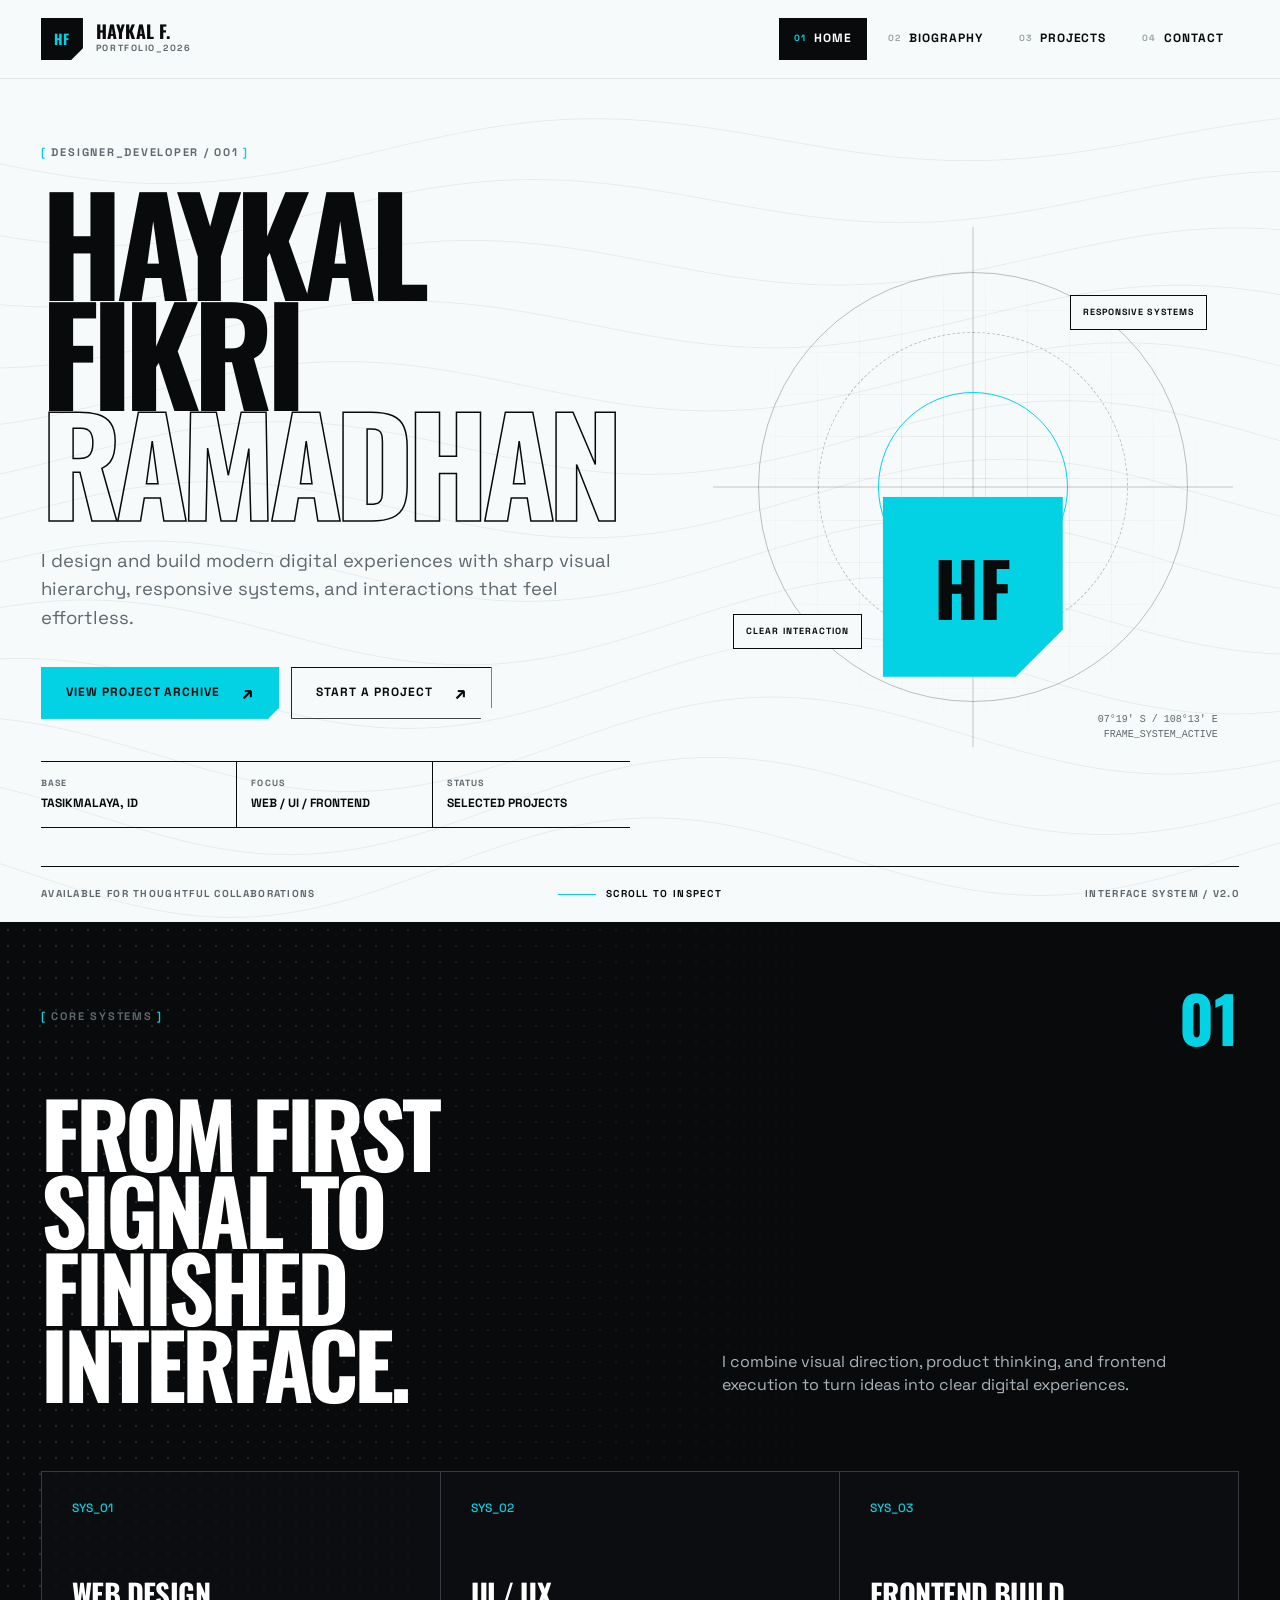
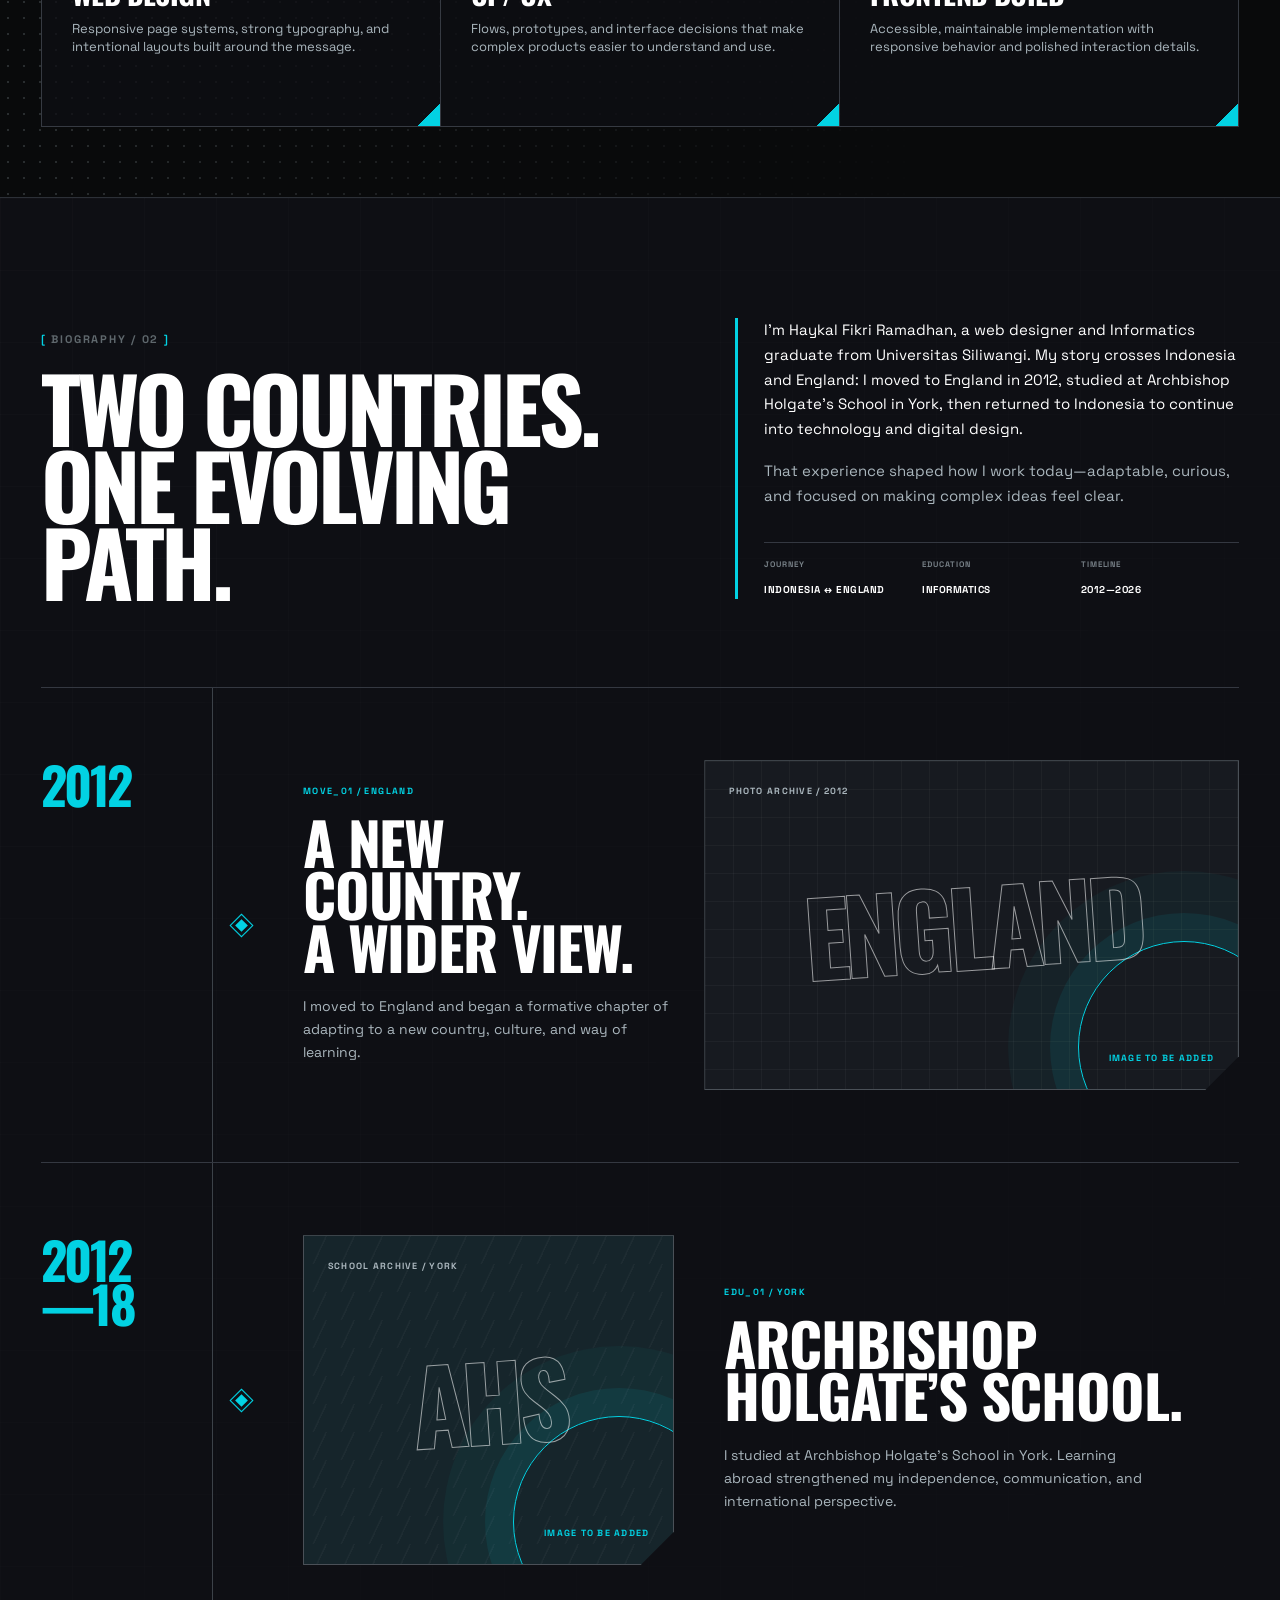
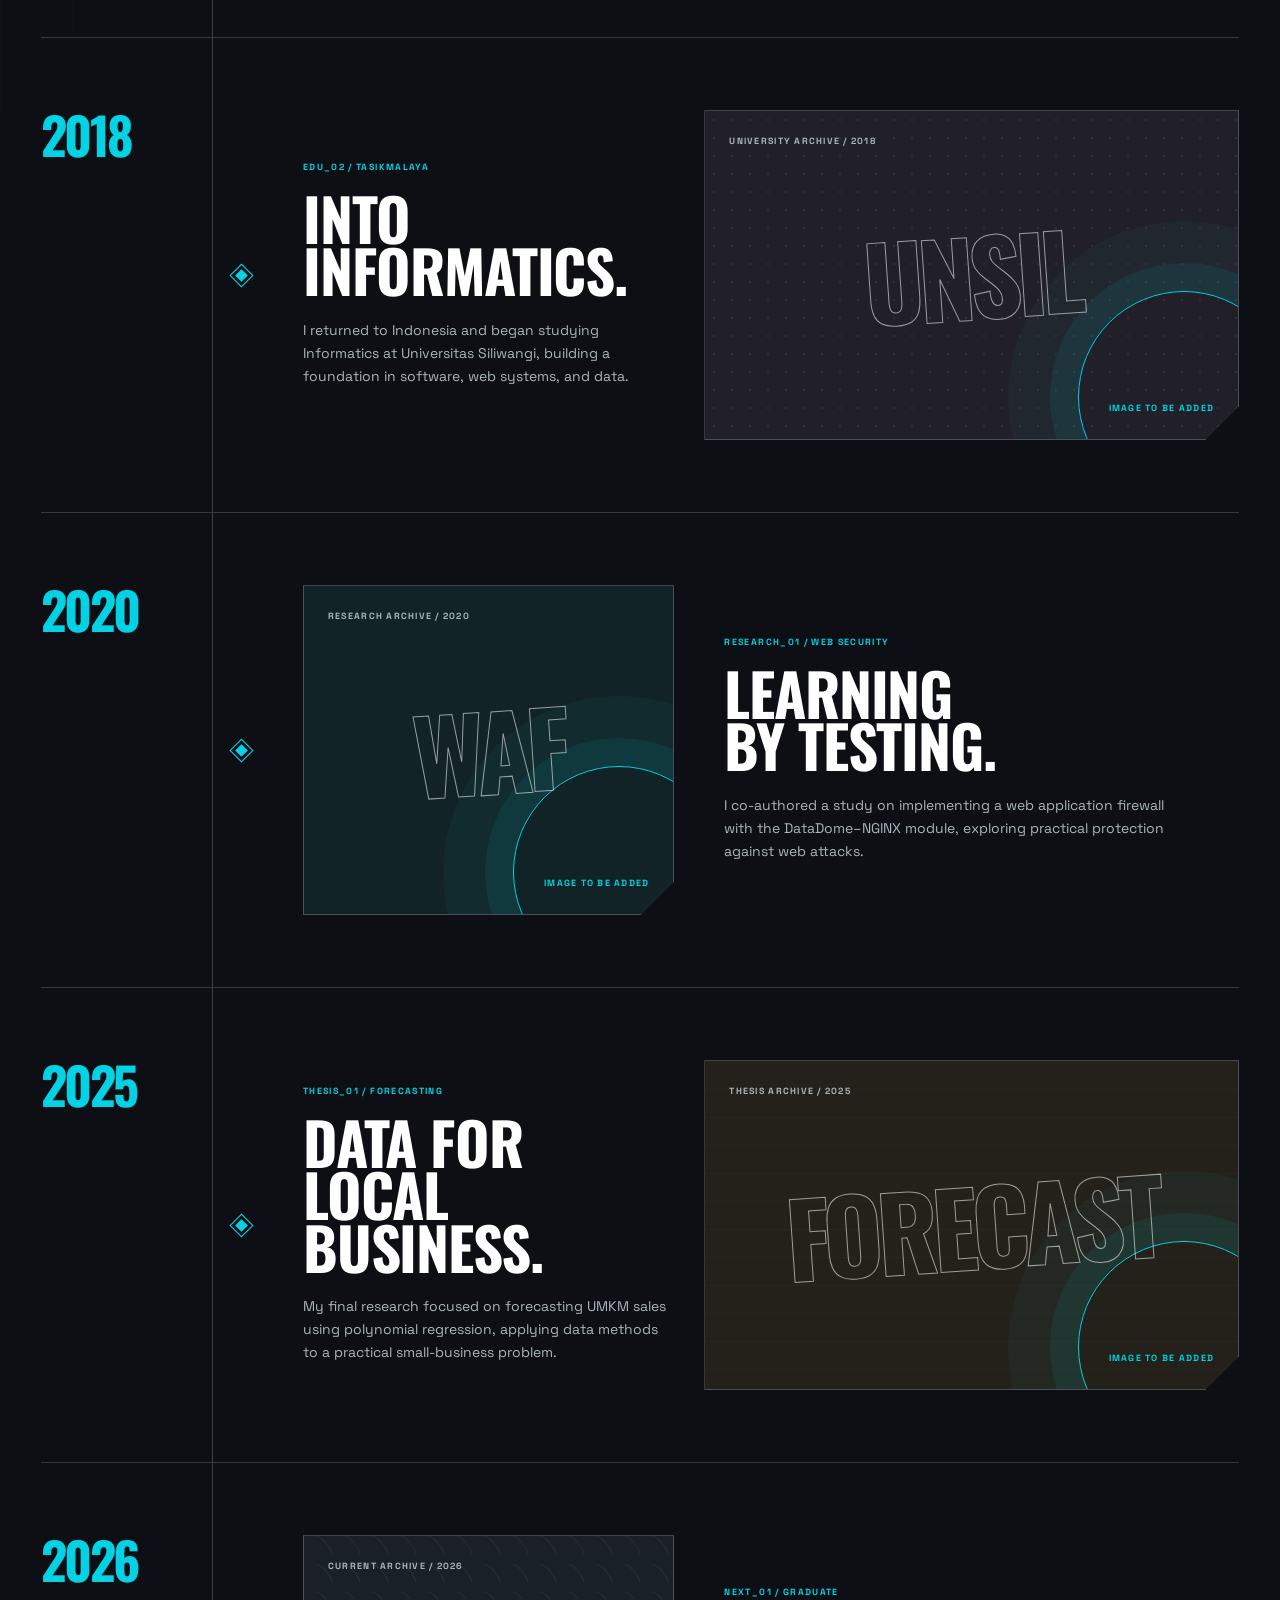
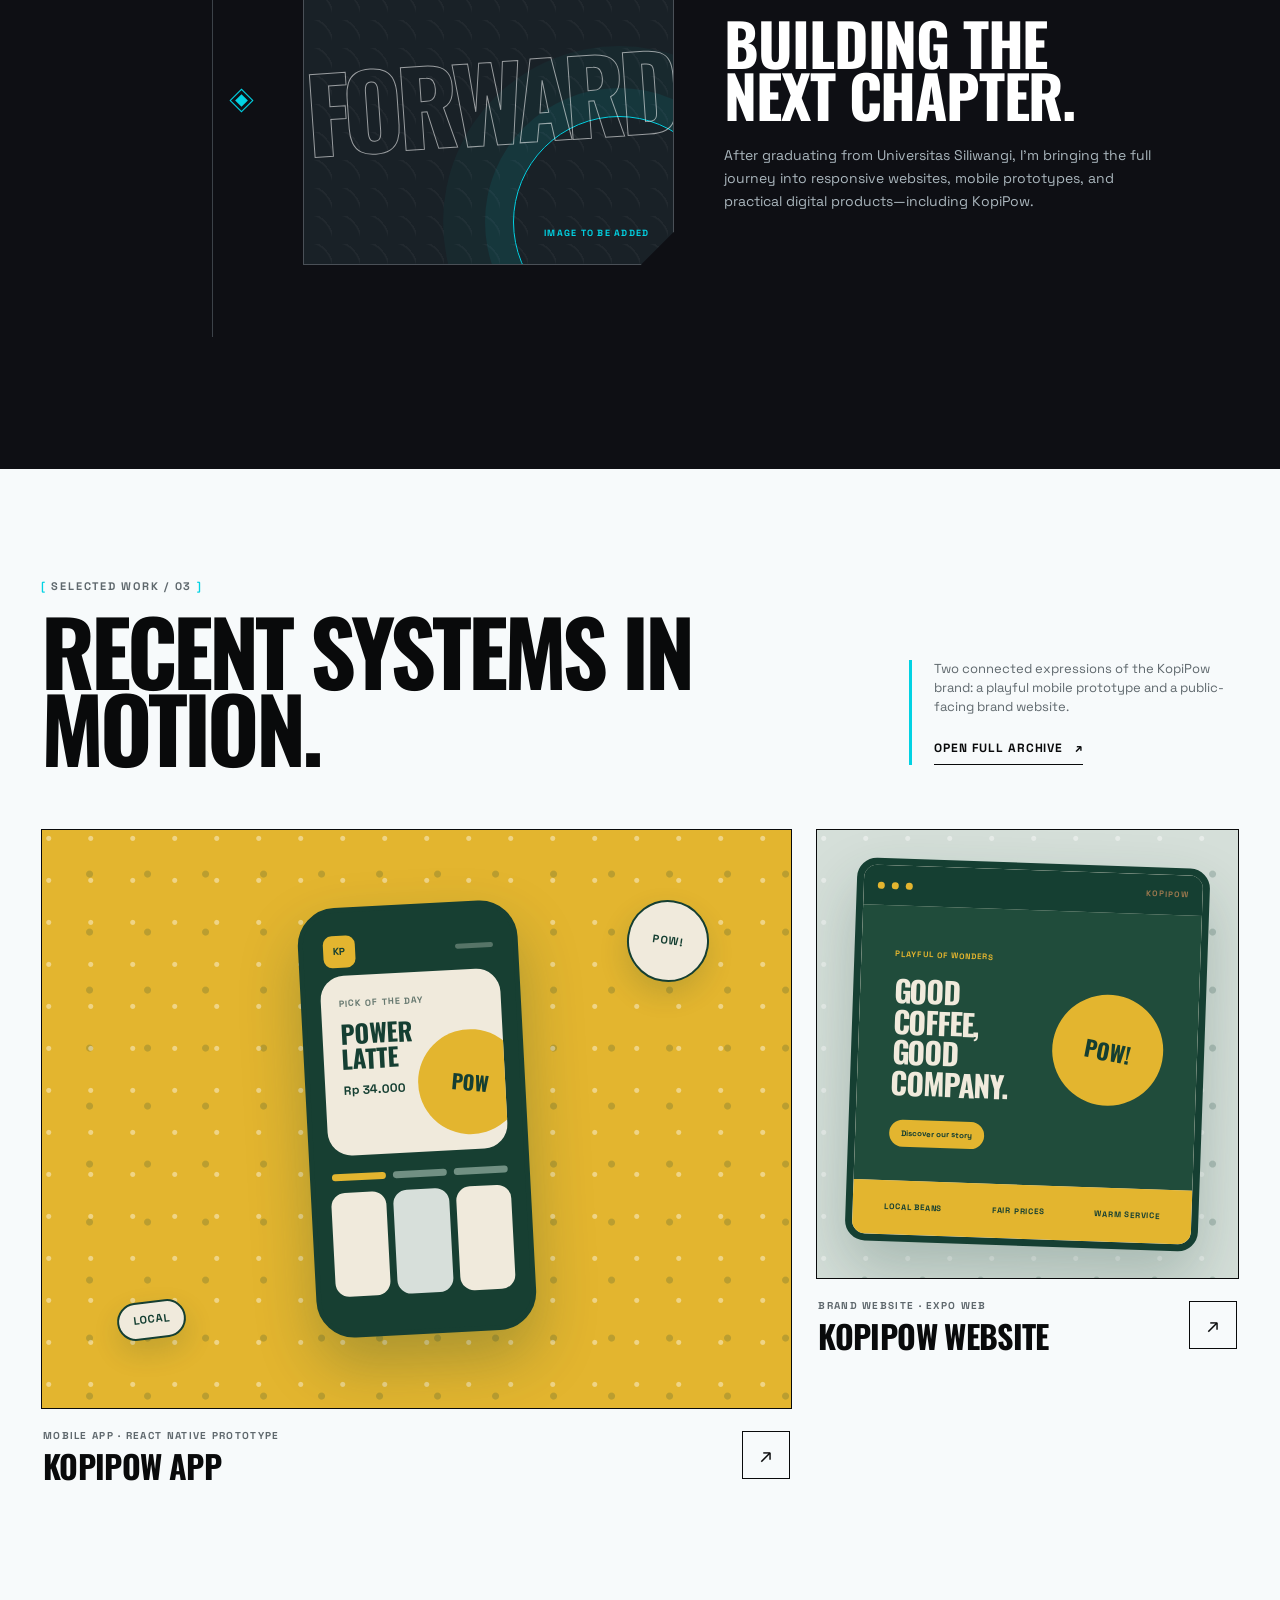
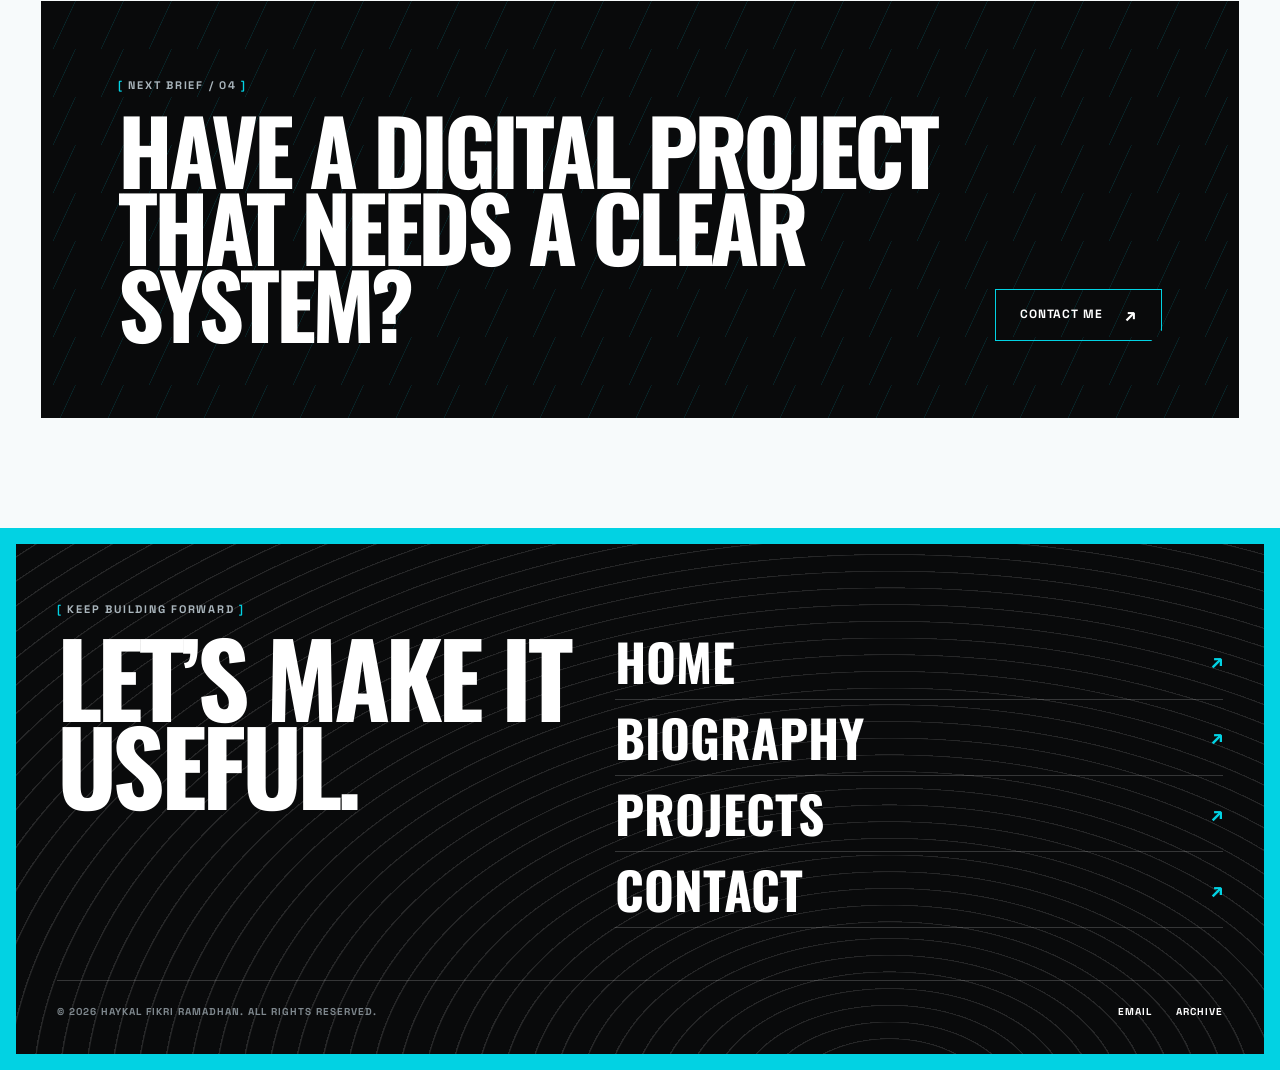
==== index.html @ 10c47d03 "Redesign portfolio and add biography timeline" ====
<!DOCTYPE html>
<html lang="en">
<head>
  <meta charset="UTF-8" />
  <meta name="viewport" content="width=device-width, initial-scale=1.0" />
  <meta name="description" content="Portfolio of Haykal Fikri Ramadhan, a web designer creating clear, responsive, and user-focused digital experiences." />
  <title>Haykal Fikri Ramadhan — Web Designer</title>
  <link rel="preconnect" href="https://fonts.googleapis.com">
  <link rel="preconnect" href="https://fonts.gstatic.com" crossorigin>
  <link href="https://fonts.googleapis.com/css2?family=Oswald:wght@400;500;700&family=Space+Grotesk:wght@400;500;700&display=swap" rel="stylesheet">
  <link rel="stylesheet" href="assets/styles.css" />
  <script defer src="assets/script.js"></script>
</head>
<body data-page="home">
  <a class="skip-link" href="#main-content">Skip to content</a>

  <header class="site-header">
    <div class="container nav-wrap">
      <a class="brand" href="index.html" aria-label="Haykal home">
        <span class="brand-mark">HF</span>
        <span class="brand-copy"><span class="brand-name">Haykal F.</span><span class="brand-code">Portfolio_2026</span></span>
      </a>
      <button class="menu-toggle" type="button" aria-label="Open navigation" aria-expanded="false" aria-controls="primary-nav">
        <span></span><span></span><span></span>
      </button>
      <nav id="primary-nav" class="primary-nav" aria-label="Primary navigation">
        <a class="active" data-index="01" href="index.html">Home</a>
        <a data-index="02" href="#biography">Biography</a>
        <a data-index="03" href="projects.html">Projects</a>
        <a data-index="04" href="contact.html">Contact</a>
      </nav>
    </div>
  </header>

  <main id="main-content">
    <div class="stack-shell">
      <section class="hero stack-layer" data-stack-layer aria-labelledby="hero-title">
        <div class="stack-inner">
          <canvas class="contour-canvas" data-contours aria-hidden="true"></canvas>
          <div class="container">
            <div class="hero-grid">
              <div class="hero-copy reveal">
                <p class="tech-label">Designer_Developer / 001</p>
                <h1 id="hero-title"><span>Haykal Fikri</span><span class="outline">Ramadhan</span></h1>
                <p class="hero-lead">I design and build modern digital experiences with sharp visual hierarchy, responsive systems, and interactions that feel effortless.</p>
                <div class="hero-actions">
                  <a class="button button-primary" href="projects.html">View project archive</a>
                  <a class="button" href="contact.html">Start a project</a>
                </div>
                <div class="identity-grid" aria-label="Profile details">
                  <div class="identity-item"><span>Base</span><strong>Tasikmalaya, ID</strong></div>
                  <div class="identity-item"><span>Focus</span><strong>Web / UI / Frontend</strong></div>
                  <div class="identity-item"><span>Status</span><strong>Selected projects</strong></div>
                </div>
              </div>

              <div class="hero-stage reveal" aria-label="Haykal Fikri design system monogram">
                <div class="stage-grid"></div>
                <div class="stage-cross"></div>
                <div class="orbit orbit-one"></div>
                <div class="orbit orbit-two"></div>
                <div class="orbit orbit-three"></div>
                <div class="monogram-core">HF</div>
                <span class="stage-tag stage-tag-one">Responsive systems</span>
                <span class="stage-tag stage-tag-two">Clear interaction</span>
                <span class="stage-coordinate">07°19' S / 108°13' E<br>FRAME_SYSTEM_ACTIVE</span>
              </div>
            </div>
            <div class="hero-bottom">
              <p>Available for thoughtful collaborations</p>
              <p class="scroll-cue"><i></i> Scroll to inspect</p>
              <p>Interface system / v2.0</p>
            </div>
          </div>
        </div>
        <div class="stack-shade" aria-hidden="true"></div>
      </section>

      <section class="capabilities stack-layer" data-stack-layer aria-labelledby="capabilities-title">
        <div class="stack-inner">
          <div class="container">
            <div class="section-kicker reveal">
              <p class="tech-label">Core systems</p>
              <span class="section-index">01</span>
            </div>
            <div class="capabilities-heading reveal">
              <h2 id="capabilities-title">From first signal to finished interface.</h2>
              <p>I combine visual direction, product thinking, and frontend execution to turn ideas into clear digital experiences.</p>
            </div>
            <div class="systems-grid">
              <article class="system-card reveal">
                <span class="system-number">SYS_01</span>
                <h3>Web Design</h3>
                <p>Responsive page systems, strong typography, and intentional layouts built around the message.</p>
              </article>
              <article class="system-card reveal">
                <span class="system-number">SYS_02</span>
                <h3>UI / UX</h3>
                <p>Flows, prototypes, and interface decisions that make complex products easier to understand and use.</p>
              </article>
              <article class="system-card reveal">
                <span class="system-number">SYS_03</span>
                <h3>Frontend Build</h3>
                <p>Accessible, maintainable implementation with responsive behavior and polished interaction details.</p>
              </article>
            </div>
          </div>
        </div>
      </section>
    </div>

    <section id="biography" class="biography-section" aria-labelledby="biography-title">
      <div class="container">
        <div class="biography-header reveal">
          <div>
            <p class="eyebrow">Biography / 02</p>
            <h2 id="biography-title">Two countries.<br>One evolving path.</h2>
          </div>
          <div class="biography-intro">
            <p>I’m Haykal Fikri Ramadhan, a web designer and Informatics graduate from Universitas Siliwangi. My story crosses Indonesia and England: I moved to England in 2012, studied at Archbishop Holgate’s School in York, then returned to Indonesia to continue into technology and digital design.</p>
            <p>That experience shaped how I work today—adaptable, curious, and focused on making complex ideas feel clear.</p>
            <div class="biography-facts" aria-label="Biography summary">
              <span><small>Journey</small><strong>Indonesia ↔ England</strong></span>
              <span><small>Education</small><strong>Informatics</strong></span>
              <span><small>Timeline</small><strong>2012—2026</strong></span>
            </div>
          </div>
        </div>

        <ol class="timeline" aria-label="Haykal Fikri Ramadhan biography timeline">
          <li class="timeline-entry reveal">
            <time class="timeline-year" datetime="2012">2012</time>
            <span class="timeline-node" aria-hidden="true"></span>
            <article class="timeline-copy">
              <p class="timeline-code">MOVE_01 / ENGLAND</p>
              <h3>A new country.<br>A wider view.</h3>
              <p>I moved to England and began a formative chapter of adapting to a new country, culture, and way of learning.</p>
            </article>
            <div class="timeline-media timeline-media-england" role="img" aria-label="Placeholder for a photo from Haykal's move to England in 2012">
              <span>Photo archive / 2012</span><b>England</b><small>Image to be added</small>
            </div>
          </li>

          <li class="timeline-entry reveal">
            <time class="timeline-year" datetime="2012">2012—18</time>
            <span class="timeline-node" aria-hidden="true"></span>
            <article class="timeline-copy">
              <p class="timeline-code">EDU_01 / YORK</p>
              <h3>Archbishop<br>Holgate’s School.</h3>
              <p>I studied at Archbishop Holgate’s School in York. Learning abroad strengthened my independence, communication, and international perspective.</p>
            </article>
            <div class="timeline-media timeline-media-school" role="img" aria-label="Placeholder for a photo from Archbishop Holgate's School">
              <span>School archive / York</span><b>AHS</b><small>Image to be added</small>
            </div>
          </li>

          <li class="timeline-entry reveal">
            <time class="timeline-year" datetime="2018">2018</time>
            <span class="timeline-node" aria-hidden="true"></span>
            <article class="timeline-copy">
              <p class="timeline-code">EDU_02 / TASIKMALAYA</p>
              <h3>Into<br>Informatics.</h3>
              <p>I returned to Indonesia and began studying Informatics at Universitas Siliwangi, building a foundation in software, web systems, and data.</p>
            </article>
            <div class="timeline-media timeline-media-university" role="img" aria-label="Placeholder for a photo from Universitas Siliwangi">
              <span>University archive / 2018</span><b>UNSIL</b><small>Image to be added</small>
            </div>
          </li>

          <li class="timeline-entry reveal">
            <time class="timeline-year" datetime="2020">2020</time>
            <span class="timeline-node" aria-hidden="true"></span>
            <article class="timeline-copy">
              <p class="timeline-code">RESEARCH_01 / WEB SECURITY</p>
              <h3>Learning<br>by testing.</h3>
              <p>I co-authored a study on implementing a web application firewall with the DataDome–NGINX module, exploring practical protection against web attacks.</p>
            </article>
            <div class="timeline-media timeline-media-research" role="img" aria-label="Placeholder for an image connected to Haykal's 2020 web security research">
              <span>Research archive / 2020</span><b>WAF</b><small>Image to be added</small>
            </div>
          </li>

          <li class="timeline-entry reveal">
            <time class="timeline-year" datetime="2025">2025</time>
            <span class="timeline-node" aria-hidden="true"></span>
            <article class="timeline-copy">
              <p class="timeline-code">THESIS_01 / FORECASTING</p>
              <h3>Data for local<br>business.</h3>
              <p>My final research focused on forecasting UMKM sales using polynomial regression, applying data methods to a practical small-business problem.</p>
            </article>
            <div class="timeline-media timeline-media-thesis" role="img" aria-label="Placeholder for an image connected to Haykal's 2025 thesis">
              <span>Thesis archive / 2025</span><b>Forecast</b><small>Image to be added</small>
            </div>
          </li>

          <li class="timeline-entry reveal">
            <time class="timeline-year" datetime="2026">2026</time>
            <span class="timeline-node" aria-hidden="true"></span>
            <article class="timeline-copy">
              <p class="timeline-code">NEXT_01 / GRADUATE</p>
              <h3>Building the<br>next chapter.</h3>
              <p>After graduating from Universitas Siliwangi, I’m bringing the full journey into responsive websites, mobile prototypes, and practical digital products—including KopiPow.</p>
            </article>
            <div class="timeline-media timeline-media-now" role="img" aria-label="Placeholder for a graduation or current portrait of Haykal">
              <span>Current archive / 2026</span><b>Forward</b><small>Image to be added</small>
            </div>
          </li>
        </ol>
      </div>
    </section>

    <section class="work-section" aria-labelledby="work-title">
      <div class="container">
        <div class="section-heading reveal">
          <div>
            <p class="eyebrow">Selected work / 03</p>
            <h2 id="work-title">Recent systems in motion.</h2>
          </div>
          <div class="section-heading-side">
            <p>Two connected expressions of the KopiPow brand: a playful mobile prototype and a public-facing brand website.</p>
            <a class="text-link" href="projects.html">Open full archive <span>↗</span></a>
          </div>
        </div>

        <div class="featured-grid">
          <a class="project-card project-card-large reveal" href="projects.html#kopipow-app">
            <div class="project-preview preview-kopipow-app">
              <div class="kopipow-phone" aria-hidden="true">
                <div class="kopipow-phone-top"><span class="kopipow-mini-logo">KP</span><i></i></div>
                <div class="kopipow-app-hero"><small>Pick of the day</small><strong>Power Latte</strong><span>Rp 34.000</span><b>POW</b></div>
                <div class="kopipow-app-tabs"><span></span><span></span><span></span></div>
                <div class="kopipow-menu-row"><i></i><i></i><i></i></div>
              </div>
              <span class="kopipow-burst burst-one" aria-hidden="true">POW!</span>
              <span class="kopipow-burst burst-two" aria-hidden="true">LOCAL</span>
            </div>
            <div class="project-meta">
              <div><p>Mobile App · React Native Prototype</p><h3>KopiPow App</h3></div>
              <span class="arrow-box">↗</span>
            </div>
          </a>

          <a class="project-card reveal" href="projects.html#kopipow-website">
            <div class="project-preview preview-kopipow-website">
              <div class="kopipow-browser" aria-hidden="true">
                <div class="kopipow-browser-bar"><i></i><i></i><i></i><span>kopipow</span></div>
                <div class="kopipow-web-hero"><div><small>PLAYFUL OF WONDERS</small><strong>Good coffee,<br>good company.</strong><span>Discover our story</span></div><b>POW!</b></div>
                <div class="kopipow-web-strip"><span>LOCAL BEANS</span><span>FAIR PRICES</span><span>WARM SERVICE</span></div>
              </div>
            </div>
            <div class="project-meta">
              <div><p>Brand Website · Expo Web</p><h3>KopiPow Website</h3></div>
              <span class="arrow-box">↗</span>
            </div>
          </a>
        </div>
      </div>
    </section>

    <section class="cta-section">
      <div class="container">
        <div class="cta-card reveal">
          <div><p class="eyebrow">Next brief / 04</p><h2>Have a digital project that needs a clear system?</h2></div>
          <a class="button button-dark" href="contact.html">Contact me</a>
        </div>
      </div>
    </section>
  </main>

  <footer class="site-footer">
    <div class="footer-panel">
      <div class="container footer-inner">
        <div class="footer-title"><p class="tech-label">Keep building forward</p><h2>Let’s make it useful.</h2></div>
        <nav class="footer-nav" aria-label="Footer navigation">
          <a href="index.html">Home</a><a href="index.html#biography">Biography</a><a href="projects.html">Projects</a><a href="contact.html">Contact</a>
        </nav>
        <div class="footer-foot">
          <p>© <span data-year></span> Haykal Fikri Ramadhan. All rights reserved.</p>
          <div class="footer-links"><a href="mailto:haykalfikriramadhan.alt@gmail.com">Email</a><a href="projects.html">Archive</a></div>
        </div>
      </div>
    </div>
  </footer>
</body>
</html>
---- assets/styles.css ----
:root {
  color-scheme: light;
  --ice: #f7fafb;
  --ice-2: #ebeef1;
  --line: #dfe5e9;
  --ink: #090a0b;
  --ink-2: #0e0f14;
  --ink-3: #1b1d24;
  --steel: #aab6bd;
  --muted: #5f686d;
  --cyan: #02d2e3;
  --cyan-soft: rgba(2, 210, 227, .18);
  --white: #fff;
  --display: "Oswald", Impact, sans-serif;
  --sans: "Space Grotesk", system-ui, sans-serif;
  --gutter: clamp(20px, 3.2vw, 48px);
  --container: 1440px;
  --header-height: 78px;
}

* { box-sizing: border-box; }
html { scroll-behavior: smooth; }
body {
  margin: 0;
  min-height: 100vh;
  overflow-x: hidden;
  background: var(--ice);
  color: var(--ink);
  font-family: var(--sans);
  font-size: 16px;
  line-height: 1.45;
  -webkit-font-smoothing: antialiased;
}
body.menu-open { overflow: hidden; }
a { color: inherit; text-decoration: none; }
button, input, textarea, select { font: inherit; }
button { cursor: pointer; }
img, svg, canvas { display: block; max-width: 100%; }
::selection { background: var(--cyan); color: var(--ink); }

.skip-link {
  position: fixed; left: 20px; top: -100px; z-index: 1000;
  padding: 12px 18px; background: var(--cyan); color: var(--ink);
  font-weight: 700; text-transform: uppercase;
}
.skip-link:focus { top: 20px; }
.container { width: min(calc(100% - (var(--gutter) * 2)), var(--container)); margin-inline: auto; }

.site-header {
  position: sticky; top: 0; z-index: 100;
  background: rgba(247, 250, 251, .92);
  border-bottom: 1px solid var(--line);
  backdrop-filter: blur(14px);
}
.nav-wrap { min-height: var(--header-height); display: flex; align-items: center; justify-content: space-between; gap: 28px; }
.brand { display: inline-flex; align-items: center; gap: 13px; min-width: max-content; }
.brand-mark {
  width: 42px; height: 42px; display: grid; place-items: center;
  background: var(--ink); color: var(--cyan); font: 700 14px/1 var(--display);
  clip-path: polygon(0 0, 100% 0, 100% 72%, 72% 100%, 0 100%);
}
.brand-copy { display: grid; gap: 1px; }
.brand-name { font: 700 18px/.95 var(--display); text-transform: uppercase; letter-spacing: .01em; }
.brand-code { color: var(--muted); font-size: 9px; font-weight: 700; letter-spacing: .17em; text-transform: uppercase; }
.primary-nav { display: flex; align-items: center; gap: 6px; }
.primary-nav a {
  min-height: 42px; display: inline-flex; align-items: center; gap: 8px;
  padding: 0 14px; border: 1px solid transparent;
  font-size: 12px; font-weight: 700; letter-spacing: .08em; text-transform: uppercase;
}
.primary-nav a::before { content: attr(data-index); color: #9ba4a9; font-size: 9px; }
.primary-nav a:hover, .primary-nav a.active { border-color: var(--ink); background: var(--ink); color: var(--white); }
.primary-nav a:hover::before, .primary-nav a.active::before { color: var(--cyan); }
.menu-toggle { display: none; width: 44px; height: 44px; padding: 10px; border: 1px solid var(--ink); background: transparent; }
.menu-toggle span { display: block; height: 2px; margin: 5px 0; background: var(--ink); transition: transform .25s ease, opacity .25s ease; }

.tech-label, .eyebrow {
  margin: 0; color: var(--muted); font-size: 11px; font-weight: 700;
  letter-spacing: .16em; text-transform: uppercase;
}
.tech-label::before, .eyebrow::before { content: "[ "; color: var(--cyan); }
.tech-label::after, .eyebrow::after { content: " ]"; color: var(--cyan); }
.display-title, h1, h2, h3 { margin-top: 0; font-family: var(--display); font-weight: 700; text-transform: uppercase; }
h1, .display-title { font-size: clamp(4.5rem, 10.5vw, 9.5rem); line-height: .82; letter-spacing: -.055em; }
h2 { font-size: clamp(3.4rem, 7vw, 7rem); line-height: .86; letter-spacing: -.045em; }
h3 { font-size: 1.8rem; line-height: .95; letter-spacing: -.02em; }
p { color: var(--muted); }

.button {
  position: relative; min-height: 52px; display: inline-flex; align-items: center; justify-content: center; gap: 22px;
  padding: 0 24px; border: 1px solid var(--ink); background: transparent;
  color: var(--ink); font-size: 12px; font-weight: 700; letter-spacing: .08em; text-transform: uppercase;
  clip-path: polygon(0 0, 100% 0, 100% calc(100% - 11px), calc(100% - 11px) 100%, 0 100%);
  transition: background .2s ease, color .2s ease, border-color .2s ease;
}
.button::after { content: "↗"; font-size: 18px; line-height: 1; }
.button:hover, .button-primary { background: var(--cyan); color: var(--ink); border-color: var(--cyan); }
.button-dark { color: var(--white); border-color: var(--cyan); }
.button-dark:hover { background: var(--cyan); color: var(--ink); }
.button-full { width: 100%; }
.text-link { display: inline-flex; align-items: center; gap: 12px; padding-bottom: 7px; border-bottom: 1px solid currentColor; font-size: 12px; font-weight: 700; letter-spacing: .08em; text-transform: uppercase; }
.text-link:hover { color: var(--cyan); }

.stack-shell { position: relative; background: var(--ink); }
.stack-layer { position: sticky; top: 0; min-height: calc(100vh - var(--header-height)); overflow: hidden; }
.stack-layer:last-child { position: relative; }
.stack-inner { min-height: inherit; transform-origin: center; }
.stack-shade { position: absolute; inset: 0; z-index: 20; pointer-events: none; background: var(--ink); opacity: 0; }

.hero { background: var(--ice); }
.contour-canvas { position: absolute; inset: 0; width: 100%; height: 100%; pointer-events: none; opacity: .72; }
.hero .container { position: relative; z-index: 2; min-height: calc(100vh - var(--header-height)); display: flex; flex-direction: column; }
.hero-grid { flex: 1; display: grid; grid-template-columns: 1.05fr .95fr; gap: clamp(30px, 6vw, 100px); align-items: center; padding: 66px 0 38px; }
.hero-copy { position: relative; z-index: 4; }
.hero-copy h1 { margin: 25px 0 30px; }
.hero-copy h1 span { display: block; }
.hero-copy h1 .outline { color: transparent; -webkit-text-stroke: 1.5px var(--ink); }
.hero-lead { max-width: 640px; margin: 0; font-size: clamp(16px, 1.45vw, 20px); line-height: 1.55; }
.hero-actions { display: flex; gap: 12px; flex-wrap: wrap; margin-top: 34px; }
.identity-grid { display: grid; grid-template-columns: repeat(3, 1fr); margin-top: 42px; border-top: 1px solid var(--ink); border-bottom: 1px solid var(--ink); }
.identity-item { padding: 15px 14px 15px 0; border-right: 1px solid var(--ink); }
.identity-item:last-child { padding-left: 14px; border-right: 0; }
.identity-item:nth-child(2) { padding-left: 14px; }
.identity-item span { display: block; color: var(--muted); font-size: 9px; font-weight: 700; letter-spacing: .13em; text-transform: uppercase; }
.identity-item strong { display: block; margin-top: 5px; font-size: 12px; text-transform: uppercase; }

.hero-stage { position: relative; min-height: 580px; display: grid; place-items: center; }
.stage-grid { position: absolute; inset: 5%; background-image: linear-gradient(rgba(9,10,11,.08) 1px, transparent 1px), linear-gradient(90deg, rgba(9,10,11,.08) 1px, transparent 1px); background-size: 42px 42px; mask-image: radial-gradient(circle at center, black, transparent 70%); }
.orbit { position: absolute; border: 1px solid rgba(9,10,11,.25); border-radius: 50%; }
.orbit-one { width: 430px; height: 430px; }
.orbit-two { width: 310px; height: 310px; border-style: dashed; transform: rotate(22deg); }
.orbit-three { width: 190px; height: 190px; border-color: var(--cyan); }
.stage-cross::before, .stage-cross::after { content: ""; position: absolute; left: 50%; top: 50%; background: rgba(9,10,11,.22); transform: translate(-50%, -50%); }
.stage-cross::before { width: min(100%, 520px); height: 1px; }
.stage-cross::after { width: 1px; height: min(100%, 520px); }
.monogram-core {
  position: relative; z-index: 3; width: 180px; height: 180px; display: grid; place-items: center;
  color: var(--ink); background: var(--cyan); font: 700 74px/.8 var(--display);
  clip-path: polygon(0 0, 100% 0, 100% 74%, 74% 100%, 0 100%);
  box-shadow: 0 0 0 15px var(--cyan-soft);
}
.stage-tag { position: absolute; z-index: 4; padding: 10px 12px; border: 1px solid var(--ink); background: var(--ice); font-size: 9px; font-weight: 700; letter-spacing: .12em; text-transform: uppercase; }
.stage-tag-one { top: 17%; right: 6%; }
.stage-tag-two { left: 5%; bottom: 22%; }
.stage-coordinate { position: absolute; right: 4%; bottom: 6%; color: var(--muted); font: 500 10px/1.5 monospace; text-align: right; }
.hero-bottom { display: grid; grid-template-columns: 1fr auto 1fr; align-items: center; gap: 24px; padding: 20px 0; border-top: 1px solid var(--ink); }
.hero-bottom p { margin: 0; font-size: 10px; font-weight: 700; letter-spacing: .13em; text-transform: uppercase; }
.hero-bottom p:last-child { text-align: right; }
.scroll-cue { display: flex; align-items: center; gap: 10px; color: var(--ink); }
.scroll-cue i { width: 38px; height: 1px; background: var(--cyan); }

.capabilities { color: var(--white); background: var(--ink); }
.capabilities::before { content: ""; position: absolute; inset: 0; opacity: .33; background-image: radial-gradient(circle, #6f787c 1px, transparent 1.5px); background-size: 16px 16px; mask-image: linear-gradient(90deg, black, transparent 74%); }
.capabilities .container { position: relative; z-index: 2; min-height: calc(100vh - var(--header-height)); padding-block: 70px; }
.section-kicker { display: flex; align-items: center; justify-content: space-between; gap: 25px; margin-bottom: 50px; }
.section-index { color: var(--cyan); font: 700 64px/.8 var(--display); }
.capabilities-heading { display: grid; grid-template-columns: 1.1fr .9fr; align-items: end; gap: 50px; }
.capabilities-heading h2 { max-width: 900px; margin-bottom: 0; }
.capabilities-heading p { max-width: 520px; margin: 0 0 5px; color: var(--steel); font-size: 16px; }
.systems-grid { display: grid; grid-template-columns: 1fr 1fr 1fr; margin-top: 70px; border-top: 1px solid #363a42; border-left: 1px solid #363a42; }
.system-card { position: relative; min-height: 255px; padding: 30px; border-right: 1px solid #363a42; border-bottom: 1px solid #363a42; background: rgba(14,15,20,.72); }
.system-card::after { content: ""; position: absolute; right: 0; bottom: 0; width: 22px; height: 22px; background: linear-gradient(135deg, transparent 49%, var(--cyan) 50%); }
.system-number { display: block; margin-bottom: 66px; color: var(--cyan); font: 500 12px/1 var(--sans); }
.system-card h3 { margin-bottom: 12px; color: var(--white); }
.system-card p { margin: 0; color: var(--steel); font-size: 13px; }

.biography-section {
  position: relative;
  z-index: 3;
  padding: 120px 0 132px;
  overflow: hidden;
  color: var(--white);
  background: var(--ink-2);
  border-top: 1px solid #2c3037;
}
.biography-section::before {
  content: "";
  position: absolute;
  inset: 0;
  opacity: .28;
  pointer-events: none;
  background-image: linear-gradient(rgba(255,255,255,.06) 1px, transparent 1px), linear-gradient(90deg, rgba(255,255,255,.06) 1px, transparent 1px);
  background-size: 72px 72px;
  mask-image: linear-gradient(135deg, black, transparent 64%);
}
.biography-section > .container { position: relative; z-index: 2; }
.biography-header {
  display: grid;
  grid-template-columns: 1.08fr .92fr;
  gap: clamp(50px, 8vw, 130px);
  align-items: end;
  padding-bottom: 88px;
  border-bottom: 1px solid #343841;
}
.biography-header h2 { max-width: 900px; margin: 20px 0 0; }
.biography-intro { padding-left: 26px; border-left: 3px solid var(--cyan); }
.biography-intro > p { margin: 0 0 17px; color: var(--steel); font-size: 15px; line-height: 1.65; }
.biography-intro > p:first-child { color: var(--white); }
.biography-facts { display: grid; grid-template-columns: repeat(3, 1fr); margin-top: 34px; border-top: 1px solid #343841; }
.biography-facts span { padding: 16px 12px 0 0; }
.biography-facts small { display: block; margin-bottom: 5px; color: #778087; font-size: 8px; font-weight: 700; letter-spacing: .12em; text-transform: uppercase; }
.biography-facts strong { color: var(--white); font-size: 10px; letter-spacing: .05em; text-transform: uppercase; }

.timeline { position: relative; display: grid; gap: 0; margin: 0; padding: 0; list-style: none; }
.timeline::before { content: ""; position: absolute; top: 0; bottom: 0; left: 171px; width: 1px; background: #3c4249; }
.timeline-entry {
  position: relative;
  min-height: 430px;
  display: grid;
  grid-template-columns: 140px 62px minmax(0, .82fr) minmax(360px, 1.18fr);
  gap: 30px;
  align-items: center;
  padding: 72px 0;
  border-bottom: 1px solid #343841;
}
.timeline-entry:last-child { border-bottom: 0; }
.timeline-year { align-self: start; padding-top: 3px; color: var(--cyan); font: 700 clamp(2.4rem, 4vw, 4.5rem)/.85 var(--display); letter-spacing: -.05em; }
.timeline-node {
  position: relative;
  z-index: 3;
  width: 15px;
  height: 15px;
  justify-self: center;
  border: 3px solid var(--ink-2);
  outline: 1px solid var(--cyan);
  background: var(--cyan);
  transform: rotate(45deg);
}
.timeline-copy { max-width: 490px; }
.timeline-copy h3 { margin: 18px 0 22px; color: var(--white); font-size: clamp(2.8rem, 4.6vw, 5.2rem); line-height: .89; }
.timeline-copy > p:last-child { max-width: 440px; margin: 0; color: var(--steel); font-size: 14px; line-height: 1.65; }
.timeline-code { margin: 0; color: var(--cyan); font: 700 9px/1.3 var(--sans); letter-spacing: .15em; text-transform: uppercase; }
.timeline-media {
  position: relative;
  min-height: 330px;
  display: flex;
  flex-direction: column;
  justify-content: space-between;
  align-items: flex-start;
  padding: 24px;
  overflow: hidden;
  border: 1px solid #4a5057;
  background: #171a20;
  clip-path: polygon(0 0, 100% 0, 100% calc(100% - 34px), calc(100% - 34px) 100%, 0 100%);
}
.timeline-media::before, .timeline-media::after { content: ""; position: absolute; pointer-events: none; }
.timeline-media::before { inset: 0; opacity: .48; background-image: linear-gradient(rgba(255,255,255,.08) 1px, transparent 1px), linear-gradient(90deg, rgba(255,255,255,.08) 1px, transparent 1px); background-size: 28px 28px; }
.timeline-media::after { width: 210px; height: 210px; right: -52px; bottom: -64px; border: 1px solid var(--cyan); border-radius: 50%; box-shadow: 0 0 0 28px rgba(2,210,227,.08), 0 0 0 70px rgba(2,210,227,.04); }
.timeline-media > * { position: relative; z-index: 2; }
.timeline-media span, .timeline-media small { font-size: 9px; font-weight: 700; letter-spacing: .14em; text-transform: uppercase; }
.timeline-media span { color: var(--steel); }
.timeline-media small { align-self: flex-end; color: var(--cyan); }
.timeline-media b { align-self: center; color: transparent; font: 700 clamp(4.5rem, 8vw, 8.5rem)/.8 var(--display); letter-spacing: -.06em; text-transform: uppercase; -webkit-text-stroke: 1px rgba(255,255,255,.56); transform: rotate(-4deg); }
.timeline-entry:nth-child(even) .timeline-copy { grid-column: 4; grid-row: 1; padding-left: 20px; }
.timeline-entry:nth-child(even) .timeline-media { grid-column: 3; grid-row: 1; }
.timeline-media-school { background: #16252b; }
.timeline-media-school::before { background-image: repeating-linear-gradient(115deg, transparent 0 19px, rgba(255,255,255,.07) 20px 21px); }
.timeline-media-university { background: #211f28; }
.timeline-media-university::before { background-image: radial-gradient(circle, rgba(255,255,255,.13) 1px, transparent 1.5px); background-size: 18px 18px; }
.timeline-media-research { background: #122328; }
.timeline-media-research::before { background-image: linear-gradient(90deg, transparent 49%, rgba(2,210,227,.12) 50%, transparent 51%), linear-gradient(transparent 49%, rgba(2,210,227,.12) 50%, transparent 51%); background-size: 38px 38px; }
.timeline-media-thesis { background: #24211a; }
.timeline-media-thesis::before { background-image: repeating-linear-gradient(0deg, transparent 0 27px, rgba(255,255,255,.08) 28px 29px); }
.timeline-media-now { background: #192127; }
.timeline-media-now::before { background-image: repeating-radial-gradient(ellipse at 15% 100%, transparent 0 24px, rgba(255,255,255,.08) 25px 26px); }

.work-section { position: relative; z-index: 3; padding: 110px 0 120px; background: var(--ice); }
.section-heading { display: flex; justify-content: space-between; align-items: end; gap: 48px; margin-bottom: 64px; }
.section-heading h2 { max-width: 900px; margin: 16px 0 0; }
.section-heading-side { max-width: 330px; padding-left: 22px; border-left: 3px solid var(--cyan); }
.section-heading-side p { margin: 0 0 18px; font-size: 13px; }
.featured-grid { display: grid; grid-template-columns: 1.28fr .72fr; gap: 24px; }
.project-card, .portfolio-item { min-width: 0; }
.project-preview { position: relative; min-height: 450px; display: grid; place-items: center; overflow: hidden; background: var(--ice-2); border: 1px solid var(--ink); }
.project-card-large .project-preview { min-height: 580px; }
.project-card .project-preview::after, .portfolio-item .project-preview::after { content: ""; position: absolute; inset: 0; pointer-events: none; box-shadow: inset 0 0 0 0 var(--cyan); transition: box-shadow .25s ease; }
.project-card:hover .project-preview::after, .portfolio-item:hover .project-preview::after { box-shadow: inset 0 0 0 6px var(--cyan); }
.project-card:hover .project-preview > *, .portfolio-item:hover .project-preview > * { transform: translateY(-5px) scale(1.015); }
.project-preview > * { transition: transform .35s cubic-bezier(.2,0,0,1); }
.project-meta { display: flex; justify-content: space-between; align-items: center; gap: 20px; padding: 20px 2px 0; }
.project-meta p, .portfolio-item-copy > p:first-child { margin: 0 0 7px; color: var(--muted); font-size: 10px; font-weight: 700; letter-spacing: .13em; text-transform: uppercase; }
.project-meta h3 { margin: 0; font-size: clamp(1.7rem, 2.5vw, 2.4rem); }
.arrow-box { width: 48px; height: 48px; display: grid; place-items: center; border: 1px solid var(--ink); font-size: 20px; }
.project-card:hover .arrow-box { background: var(--cyan); }

.cta-section { padding: 0 0 110px; background: var(--ice); }
.cta-card { position: relative; min-height: 330px; display: grid; grid-template-columns: 1fr auto; align-items: end; gap: 50px; padding: clamp(34px, 6vw, 80px); overflow: hidden; color: var(--white); background: var(--ink); }
.cta-card::before { content: ""; position: absolute; inset: 0; opacity: .17; background-image: linear-gradient(115deg, transparent 48%, var(--cyan) 49%, transparent 50%); background-size: 48px 48px; }
.cta-card > * { position: relative; z-index: 2; }
.cta-card h2 { max-width: 900px; margin: 16px 0 0; }
.cta-card .eyebrow { color: var(--steel); }

.page-hero { position: relative; min-height: 580px; display: flex; align-items: end; overflow: hidden; border-bottom: 1px solid var(--ink); }
.page-hero::before { content: ""; position: absolute; inset: 0; background-image: linear-gradient(rgba(9,10,11,.08) 1px, transparent 1px), linear-gradient(90deg, rgba(9,10,11,.08) 1px, transparent 1px); background-size: 56px 56px; mask-image: linear-gradient(90deg, black, transparent 80%); }
.page-hero-grid { position: relative; z-index: 2; display: grid; grid-template-columns: 1.3fr .7fr; align-items: end; gap: 70px; padding: 90px 0 56px; }
.page-hero h1 { margin: 18px 0 0; }
.page-intro { margin: 0 0 8px; padding-left: 22px; border-left: 3px solid var(--cyan); font-size: 16px; }
.page-code { position: absolute; top: 34px; right: var(--gutter); color: var(--muted); font: 500 10px/1.7 monospace; text-align: right; }

.projects-section { padding: 64px 0 120px; }
.filter-bar { display: flex; gap: 0; margin-bottom: 50px; border: 1px solid var(--ink); width: max-content; max-width: 100%; }
.filter-button { min-height: 44px; padding: 0 20px; border: 0; border-right: 1px solid var(--ink); background: transparent; color: var(--ink); font-size: 11px; font-weight: 700; letter-spacing: .1em; text-transform: uppercase; }
.filter-button:last-child { border-right: 0; }
.filter-button:hover, .filter-button.active { background: var(--ink); color: var(--cyan); }
.projects-grid { display: grid; grid-template-columns: repeat(2, minmax(0, 1fr)); gap: 76px 24px; }
.portfolio-item.is-hidden { display: none; }
.project-preview-tall { min-height: 520px; }
.portfolio-item-copy { padding: 22px 2px 0; }
.portfolio-item-copy h2 { margin-bottom: 14px; font-size: clamp(2rem, 3.4vw, 3.2rem); }
.project-description { max-width: 650px; margin: 0 0 20px; font-size: 14px; }
.tag-list { display: flex; gap: 7px; flex-wrap: wrap; }
.tag-list span { padding: 7px 10px; border: 1px solid #aeb8bd; color: var(--muted); font-size: 9px; font-weight: 700; letter-spacing: .08em; text-transform: uppercase; }

.preview-kopipow-app, .preview-kopipow-website { background: #e3b52f; }
.preview-kopipow-app::before, .preview-kopipow-website::before { content: ""; position: absolute; inset: 0; background: radial-gradient(circle at 16% 20%, rgba(255,255,255,.42) 0 2px, transparent 3px), radial-gradient(circle at 82% 76%, rgba(20,63,50,.2) 0 3px, transparent 4px); background-size: 42px 42px, 58px 58px; }
.kopipow-phone { position: relative; z-index: 2; width: 220px; min-height: 430px; padding: 15px; color: #153f32; background: #173f32; border: 5px solid #173f32; border-radius: 38px; box-shadow: 0 28px 60px rgba(21,63,50,.28); transform: rotate(-3deg); }
.kopipow-phone-top { height: 48px; display: flex; align-items: center; justify-content: space-between; padding: 0 5px; }
.kopipow-phone-top i { width: 38px; height: 5px; border-radius: 99px; background: #567467; }
.kopipow-mini-logo { width: 32px; height: 32px; display: grid; place-items: center; border-radius: 9px; background: #e3b52f; font-size: 10px; font-weight: 800; }
.kopipow-app-hero { position: relative; min-height: 180px; padding: 22px 18px; overflow: hidden; border-radius: 24px; background: #f0eadc; }
.kopipow-app-hero small { display: block; color: #66786f; font-size: 9px; font-weight: 800; letter-spacing: .12em; text-transform: uppercase; }
.kopipow-app-hero strong { display: block; max-width: 110px; margin-top: 10px; font-family: var(--display); font-size: 25px; line-height: 1; text-transform: uppercase; }
.kopipow-app-hero span { display: block; margin-top: 12px; font-size: 12px; font-weight: 800; }
.kopipow-app-hero b { position: absolute; right: -18px; bottom: 15px; width: 105px; height: 105px; display: grid; place-items: center; border-radius: 50%; background: #e3b52f; font: 800 20px/1 var(--display); transform: rotate(8deg); }
.kopipow-app-tabs { display: flex; gap: 7px; padding: 18px 2px 12px; }
.kopipow-app-tabs span { flex: 1; height: 7px; border-radius: 99px; background: #719083; }
.kopipow-app-tabs span:first-child { background: #e3b52f; }
.kopipow-menu-row { display: grid; grid-template-columns: repeat(3,1fr); gap: 7px; }
.kopipow-menu-row i { height: 104px; border-radius: 14px; background: #f0eadc; }
.kopipow-menu-row i:nth-child(2) { background: #d7dfda; }
.kopipow-burst { position: absolute; z-index: 3; display: grid; place-items: center; border: 2px solid #153f32; color: #153f32; background: #f0eadc; font-size: 11px; font-weight: 800; letter-spacing: .08em; box-shadow: 0 12px 28px rgba(21,63,50,.16); }
.burst-one { top: 12%; right: 11%; width: 82px; height: 82px; border-radius: 50%; transform: rotate(8deg); }
.burst-two { bottom: 12%; left: 10%; padding: 9px 14px; border-radius: 999px; transform: rotate(-7deg); }
.preview-kopipow-website { background: #d5dfd9; }
.kopipow-browser { position: relative; z-index: 2; width: 84%; overflow: hidden; border: 7px solid #153f32; border-radius: 20px; background: #f0eadc; box-shadow: 0 28px 60px rgba(21,63,50,.24); transform: rotate(2deg); }
.kopipow-browser-bar { height: 40px; display: flex; align-items: center; gap: 7px; padding: 0 14px; color: #9b784e; background: #153f32; }
.kopipow-browser-bar i { width: 7px; height: 7px; border-radius: 50%; background: #e3b52f; }
.kopipow-browser-bar span { margin-left: auto; font-size: 8px; font-weight: 800; letter-spacing: .16em; text-transform: uppercase; }
.kopipow-web-hero { min-height: 260px; display: grid; grid-template-columns: 1.15fr .85fr; align-items: center; gap: 10px; padding: 34px; color: #f0eadc; background: #204c3b; }
.kopipow-web-hero small { color: #e3b52f; font-size: 8px; font-weight: 800; letter-spacing: .13em; }
.kopipow-web-hero strong { display: block; margin: 13px 0 20px; font: 800 30px/1.02 var(--display); letter-spacing: -.04em; text-transform: uppercase; }
.kopipow-web-hero span { display: inline-block; padding: 8px 12px; border-radius: 999px; color: #153f32; background: #e3b52f; font-size: 8px; font-weight: 800; }
.kopipow-web-hero b { aspect-ratio: 1; display: grid; place-items: center; border-radius: 50%; color: #153f32; background: #e3b52f; font: 800 22px/1 var(--display); transform: rotate(9deg); }
.kopipow-web-strip { min-height: 54px; display: flex; align-items: center; justify-content: space-around; gap: 10px; padding: 12px; color: #153f32; background: #e3b52f; font-size: 8px; font-weight: 800; letter-spacing: .1em; }

.preview-dashboard { background: #dce5e1; }
.dashboard-shell { width: 78%; aspect-ratio: 1.33; display: grid; grid-template-columns: 18% 82%; overflow: hidden; background: #fff; border: 1px solid var(--ink); box-shadow: 22px 22px 0 rgba(9,10,11,.12); }
.dash-nav { background: #173f32; }
.dash-body { padding: 8% 7%; }
.dash-top { width: 45%; height: 12px; background: #93a29b; }
.dash-chart { position: relative; height: 50%; margin: 10% 0 7%; overflow: hidden; background: #edf1ef; }
.dash-chart::before { content: ""; position: absolute; inset: 18%; border-left: 1px solid #aab5af; border-bottom: 1px solid #aab5af; }
.dash-chart span { position: absolute; left: 22%; right: 9%; bottom: 29%; height: 38%; border-bottom: 4px solid var(--cyan); transform: skewY(-9deg); }
.dash-stats { display: grid; grid-template-columns: repeat(3,1fr); gap: 8px; }
.dash-stats i { height: 42px; background: #e2e8e5; }
.preview-inventory { background: #e6ded2; }
.phone-frame { width: 210px; height: 420px; padding: 15px; border-radius: 34px; background: #101412; box-shadow: 20px 24px 0 rgba(9,10,11,.14); }
.phone-speaker { width: 52px; height: 5px; margin: 2px auto 14px; background: #44504a; border-radius: 99px; }
.phone-ui { height: calc(100% - 23px); padding: 26px 19px; background: #f9f8f5; border-radius: 24px; }
.phone-title { width: 58%; height: 11px; background: #53645c; }
.phone-stat { height: 90px; margin: 22px 0 18px; background: var(--cyan); }
.phone-list { display: grid; gap: 12px; }
.phone-list span { height: 52px; background: #e5e9e5; }
.preview-project-management { background: #dcddea; }
.kanban-board { width: 78%; aspect-ratio: 1.3; padding: 7%; background: #fff; border: 1px solid var(--ink); box-shadow: 22px 22px 0 rgba(9,10,11,.12); }
.kanban-head { width: 35%; height: 12px; margin-bottom: 24px; background: #8d8fa7; }
.kanban-columns { display: grid; grid-template-columns: repeat(3,1fr); gap: 10px; }
.kanban-columns > div { min-height: 200px; padding: 10px; background: #f2f2f7; }
.kanban-columns span { display: block; height: 54px; margin-bottom: 9px; background: #fff; border-left: 3px solid var(--cyan); }
.preview-attendance { background: #d9e6ed; }
.attendance-card { width: 79%; aspect-ratio: 1.3; padding: 7%; background: #fff; border: 1px solid var(--ink); box-shadow: 22px 22px 0 rgba(9,10,11,.12); }
.attendance-nav { height: 12px; margin-bottom: 28px; background: #43677b; }
.attendance-title { width: 32%; height: 10px; margin-bottom: 18px; background: #a8bbc5; }
.attendance-table { display: grid; gap: 9px; }
.attendance-table span { height: 34px; background: #edf2f4; border-left: 3px solid var(--cyan); }
.preview-notes { background: #eadfd3; }
.notes-stack { position: relative; width: 60%; height: 320px; }
.note-card { position: absolute; width: 75%; height: 240px; border: 1px solid var(--ink); box-shadow: 16px 18px 0 rgba(9,10,11,.10); }
.note-card::before { content: ""; position: absolute; left: 24px; right: 24px; top: 34px; height: 9px; background: rgba(23,33,29,.17); box-shadow: 0 30px 0 rgba(23,33,29,.09), 0 52px 0 rgba(23,33,29,.09), 0 74px 0 rgba(23,33,29,.09); }
.n1 { left: 0; top: 50px; background: #f8f2e9; transform: rotate(-11deg); }
.n2 { right: 0; top: 44px; background: #d9e6dc; transform: rotate(10deg); }
.n3 { left: 12%; top: 15px; background: #fff; }
.preview-camera { background: #d7e4df; }
.camera-window { width: 78%; aspect-ratio: 1.3; padding: 14px; background: #fff; border: 1px solid var(--ink); box-shadow: 22px 22px 0 rgba(9,10,11,.12); }
.camera-top { width: 30%; height: 8px; margin-bottom: 13px; background: #aebdb7; }
.camera-view { height: 70%; display: grid; place-items: center; background: linear-gradient(145deg,#415c52,#bed2ca); }
.camera-view span { width: 80px; height: 80px; border: 2px solid rgba(255,255,255,.75); border-radius: 50%; box-shadow: 0 0 0 16px rgba(255,255,255,.10); }
.camera-controls { display: flex; justify-content: center; gap: 12px; margin-top: 13px; }
.camera-controls i { width: 28px; height: 28px; border-radius: 50%; background: #dbe5e0; }

.contact-section { position: relative; min-height: calc(100vh - var(--header-height)); padding: 76px 0 110px; overflow: hidden; }
.contact-section::before { content: ""; position: absolute; inset: 0; background-image: radial-gradient(circle, rgba(9,10,11,.17) 1px, transparent 1.4px); background-size: 18px 18px; mask-image: linear-gradient(90deg, black, transparent 55%); }
.contact-grid { position: relative; z-index: 2; display: grid; grid-template-columns: .9fr 1.1fr; gap: clamp(50px, 8vw, 130px); align-items: start; }
.contact-copy { position: sticky; top: calc(var(--header-height) + 40px); }
.contact-copy h1 { margin: 20px 0 28px; font-size: clamp(4rem, 8vw, 7.6rem); }
.contact-copy > p:not(.eyebrow) { max-width: 580px; font-size: 17px; }
.contact-details { margin-top: 48px; border-top: 1px solid var(--ink); }
.contact-details > * { display: grid; gap: 6px; padding: 18px 0; border-bottom: 1px solid var(--ink); }
.contact-details span { color: var(--muted); font-size: 9px; font-weight: 700; letter-spacing: .14em; text-transform: uppercase; }
.contact-details strong { font-size: 13px; overflow-wrap: anywhere; text-transform: uppercase; }
.contact-details a:hover strong { color: #008e9a; }
.contact-form { position: relative; padding: clamp(28px, 5vw, 58px); color: var(--white); background: var(--ink); clip-path: polygon(0 0, 100% 0, 100% calc(100% - 34px), calc(100% - 34px) 100%, 0 100%); }
.contact-form::before { content: "FORM_01"; position: absolute; right: 28px; top: 20px; color: var(--cyan); font: 700 9px/1 monospace; letter-spacing: .15em; }
.form-row { display: grid; gap: 8px; margin-bottom: 24px; }
.form-row label { color: var(--steel); font-size: 10px; font-weight: 700; letter-spacing: .12em; text-transform: uppercase; }
.form-row input, .form-row textarea, .form-row select { width: 100%; padding: 15px 0; border: 0; border-bottom: 1px solid #464a53; border-radius: 0; outline: 0; background: transparent; color: var(--white); }
.form-row input:focus, .form-row textarea:focus, .form-row select:focus { border-bottom-color: var(--cyan); }
.form-row textarea { min-height: 145px; resize: vertical; }
.form-row select option { background: var(--ink); color: var(--white); }
.form-row input::placeholder, .form-row textarea::placeholder { color: #6f767c; }
.form-note { margin: 13px 0 0; color: #737d83; font-size: 10px; text-align: center; text-transform: uppercase; }

.site-footer { padding: 16px; background: var(--cyan); }
.footer-panel { position: relative; min-height: 510px; overflow: hidden; color: var(--white); background: var(--ink); }
.footer-panel::before { content: ""; position: absolute; inset: 0; opacity: .12; background-image: repeating-radial-gradient(ellipse at 70% 110%, transparent 0 24px, white 25px 26px); }
.footer-inner { position: relative; z-index: 2; min-height: 510px; display: grid; grid-template-columns: 1fr 1.15fr; grid-template-rows: 1fr auto; gap: 30px; align-items: center; padding-block: 58px 34px; }
.footer-title { align-self: start; max-width: 630px; }
.footer-title p { color: var(--steel); }
.footer-title h2 { margin: 14px 0 0; font-size: clamp(4rem, 8vw, 8rem); }
.footer-nav { display: grid; align-self: center; }
.footer-nav a { display: flex; justify-content: space-between; align-items: center; padding: 12px 0; border-bottom: 1px solid rgba(255,255,255,.18); font: 700 clamp(2rem, 4vw, 3.5rem)/1 var(--display); text-transform: uppercase; }
.footer-nav a::after { content: "↗"; color: var(--cyan); font-family: var(--sans); font-size: 20px; }
.footer-nav a:hover { color: var(--cyan); }
.footer-foot { grid-column: 1 / -1; display: flex; justify-content: space-between; gap: 30px; padding-top: 24px; border-top: 1px solid rgba(255,255,255,.18); }
.footer-foot p { margin: 0; color: #7f888e; font-size: 10px; font-weight: 700; letter-spacing: .1em; text-transform: uppercase; }
.footer-links { display: flex; gap: 24px; color: var(--white); font-size: 10px; font-weight: 700; letter-spacing: .1em; text-transform: uppercase; }
.footer-links a:hover { color: var(--cyan); }

.reveal { opacity: 0; transform: translateY(28px); transition: opacity .75s cubic-bezier(.2,0,0,1), transform .75s cubic-bezier(.2,0,0,1); }
.reveal.is-visible { opacity: 1; transform: none; }

@media (max-width: 1024px) {
  .hero-grid, .capabilities-heading, .biography-header, .page-hero-grid, .contact-grid { grid-template-columns: 1fr; }
  .hero-grid { padding-top: 54px; }
  .hero-stage { min-height: 470px; }
  .capabilities-heading { align-items: start; }
  .systems-grid { grid-template-columns: 1fr; }
  .system-card { min-height: 210px; }
  .system-number { margin-bottom: 42px; }
  .biography-header { align-items: start; }
  .timeline::before { left: 126px; }
  .timeline-entry { grid-template-columns: 96px 32px minmax(0, .9fr) minmax(300px, 1.1fr); gap: 22px; }
  .page-hero-grid { gap: 30px; }
  .page-intro { max-width: 650px; }
  .contact-grid { gap: 60px; }
  .contact-copy { position: static; }
  .footer-inner { grid-template-columns: 1fr; }
  .footer-title h2 { max-width: 760px; }
}

@media (max-width: 760px) {
  :root { --header-height: 70px; --gutter: 20px; }
  .brand-code { display: none; }
  .menu-toggle { display: block; position: relative; z-index: 102; }
  .primary-nav { position: fixed; inset: 0; z-index: 101; display: flex; flex-direction: column; justify-content: center; align-items: stretch; gap: 0; padding: 28px; background: var(--ink); opacity: 0; visibility: hidden; transform: translateY(-12px); transition: opacity .25s ease, visibility .25s ease, transform .25s ease; }
  .primary-nav.is-open { opacity: 1; visibility: visible; transform: none; }
  .primary-nav a { min-height: 70px; justify-content: space-between; border: 0; border-bottom: 1px solid rgba(255,255,255,.18); color: var(--white); font: 700 32px/1 var(--display); }
  .primary-nav a::before { order: 2; color: var(--cyan); font: 700 10px/1 var(--sans); }
  .menu-toggle.is-open { border-color: var(--white); }
  .menu-toggle.is-open span { background: var(--white); }
  .menu-toggle.is-open span:nth-child(1) { transform: translateY(7px) rotate(45deg); }
  .menu-toggle.is-open span:nth-child(2) { opacity: 0; }
  .menu-toggle.is-open span:nth-child(3) { transform: translateY(-7px) rotate(-45deg); }
  .stack-layer { position: relative; min-height: auto; }
  .hero .container, .capabilities .container { min-height: auto; }
  .hero-grid { grid-template-columns: 1fr; padding: 60px 0 30px; }
  .hero-copy h1 { font-size: clamp(4.5rem, 23vw, 7rem); }
  .hero-stage { min-height: 390px; }
  .orbit-one { width: 330px; height: 330px; }
  .orbit-two { width: 240px; height: 240px; }
  .monogram-core { width: 140px; height: 140px; font-size: 58px; }
  .stage-tag-one { right: 0; }
  .stage-tag-two { left: 0; }
  .identity-grid { grid-template-columns: 1fr; }
  .identity-item, .identity-item:nth-child(2), .identity-item:last-child { padding: 12px 0; border-right: 0; border-bottom: 1px solid var(--ink); }
  .identity-item:last-child { border-bottom: 0; }
  .hero-bottom { grid-template-columns: 1fr auto; }
  .hero-bottom p:last-child { display: none; }
  .capabilities .container { padding-block: 72px; }
  .section-kicker { margin-bottom: 36px; }
  .section-index { font-size: 46px; }
  .biography-section { padding: 80px 0 92px; }
  .biography-header { gap: 36px; padding-bottom: 60px; }
  .biography-intro { max-width: 700px; }
  .timeline::before { left: 78px; }
  .timeline-entry {
    min-height: 0;
    grid-template-columns: 58px 40px minmax(0, 1fr);
    gap: 16px;
    align-items: start;
    padding: 58px 0;
  }
  .timeline-year { grid-column: 1; grid-row: 1 / span 2; font-size: 2.05rem; writing-mode: vertical-rl; transform: rotate(180deg); }
  .timeline-node { grid-column: 2; grid-row: 1 / span 2; margin-top: 5px; }
  .timeline-copy, .timeline-entry:nth-child(even) .timeline-copy { grid-column: 3; grid-row: 1; max-width: 650px; padding-left: 0; }
  .timeline-media, .timeline-entry:nth-child(even) .timeline-media { grid-column: 3; grid-row: 2; width: 100%; min-height: 260px; margin-top: 32px; }
  .timeline-copy h3 { font-size: clamp(2.7rem, 13vw, 4.5rem); }
  .work-section { padding: 80px 0; }
  .section-heading { align-items: start; flex-direction: column; margin-bottom: 42px; }
  .featured-grid, .projects-grid { grid-template-columns: 1fr; }
  .project-preview, .project-card-large .project-preview, .project-preview-tall { min-height: 390px; }
  .project-card-large .project-preview { min-height: 450px; }
  .cta-section { padding-bottom: 80px; }
  .cta-card { grid-template-columns: 1fr; align-items: end; }
  .page-hero { min-height: 520px; }
  .page-hero-grid { padding: 90px 0 44px; }
  .page-code { top: 22px; }
  .filter-bar { width: 100%; overflow-x: auto; }
  .filter-button { flex: 1 0 auto; }
  .projects-section { padding-bottom: 90px; }
  .kopipow-phone { width: 185px; min-height: 370px; }
  .kopipow-menu-row i { height: 75px; }
  .kopipow-browser { width: 92%; }
  .kopipow-web-hero { min-height: 220px; padding: 24px; }
  .kopipow-web-hero strong { font-size: 24px; }
  .dashboard-shell, .kanban-board, .attendance-card, .camera-window { width: 86%; }
  .phone-frame { width: 180px; height: 365px; }
  .contact-section { padding-top: 58px; }
  .contact-form { padding: 44px 24px; }
  .site-footer { padding: 10px; }
  .footer-inner { padding-block: 44px 26px; }
  .footer-foot { align-items: flex-start; flex-direction: column; }
  .footer-links { flex-wrap: wrap; }
}

@media (max-width: 420px) {
  .hero-copy h1 { font-size: 4.45rem; }
  .hero-actions .button { width: 100%; }
  .hero-stage { min-height: 340px; }
  .orbit-one { width: 290px; height: 290px; }
  .orbit-two { width: 210px; height: 210px; }
  .page-hero h1 { font-size: 4.1rem; }
  .biography-facts { grid-template-columns: 1fr; }
  .biography-facts span { padding-top: 13px; }
  .timeline::before { left: 60px; }
  .timeline-entry { grid-template-columns: 42px 20px minmax(0, 1fr); gap: 8px; }
  .timeline-year { font-size: 1.6rem; }
  .timeline-media { min-height: 220px; padding: 18px; }
  .timeline-media b { font-size: 3.6rem; }
  .kopipow-web-strip { flex-wrap: wrap; }
}

@media (prefers-reduced-motion: reduce) {
  html { scroll-behavior: auto; }
  *, *::before, *::after { animation-duration: .01ms !important; transition-duration: .01ms !important; }
  .reveal { opacity: 1; transform: none; }
}
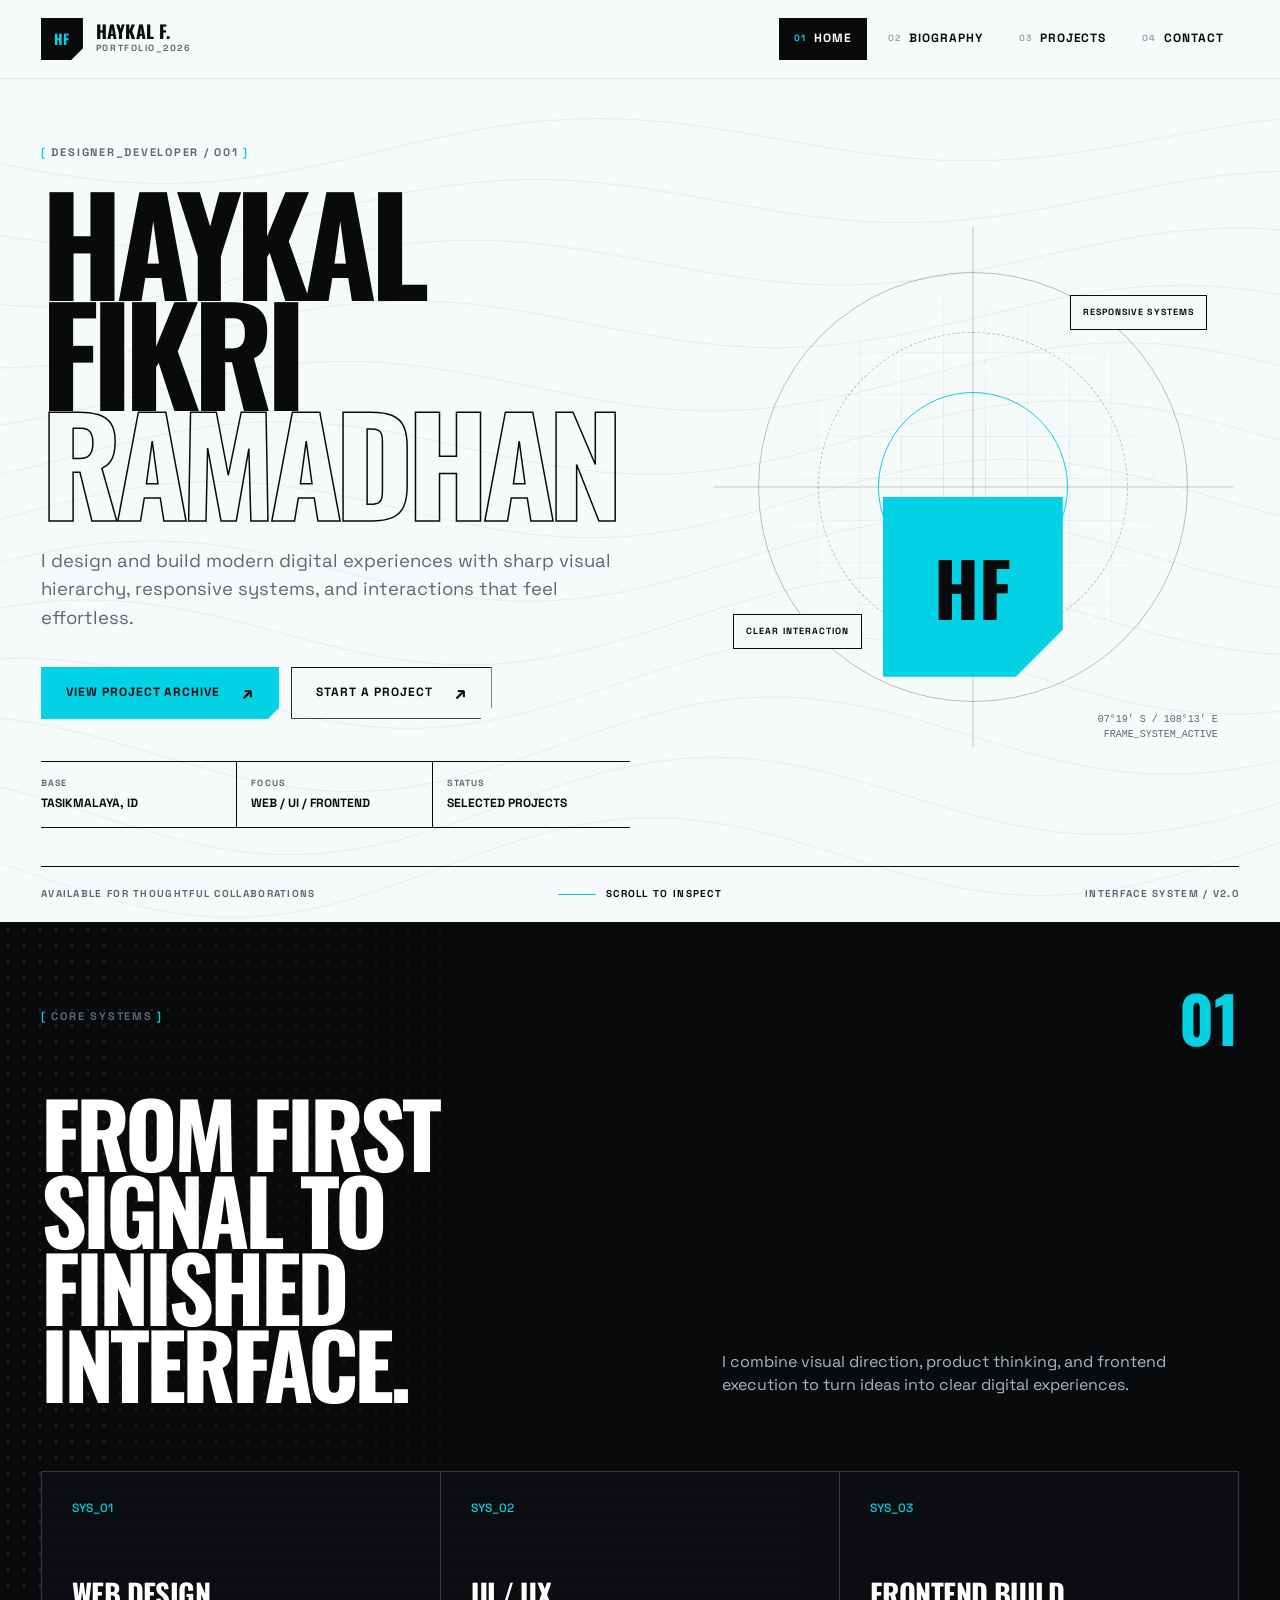
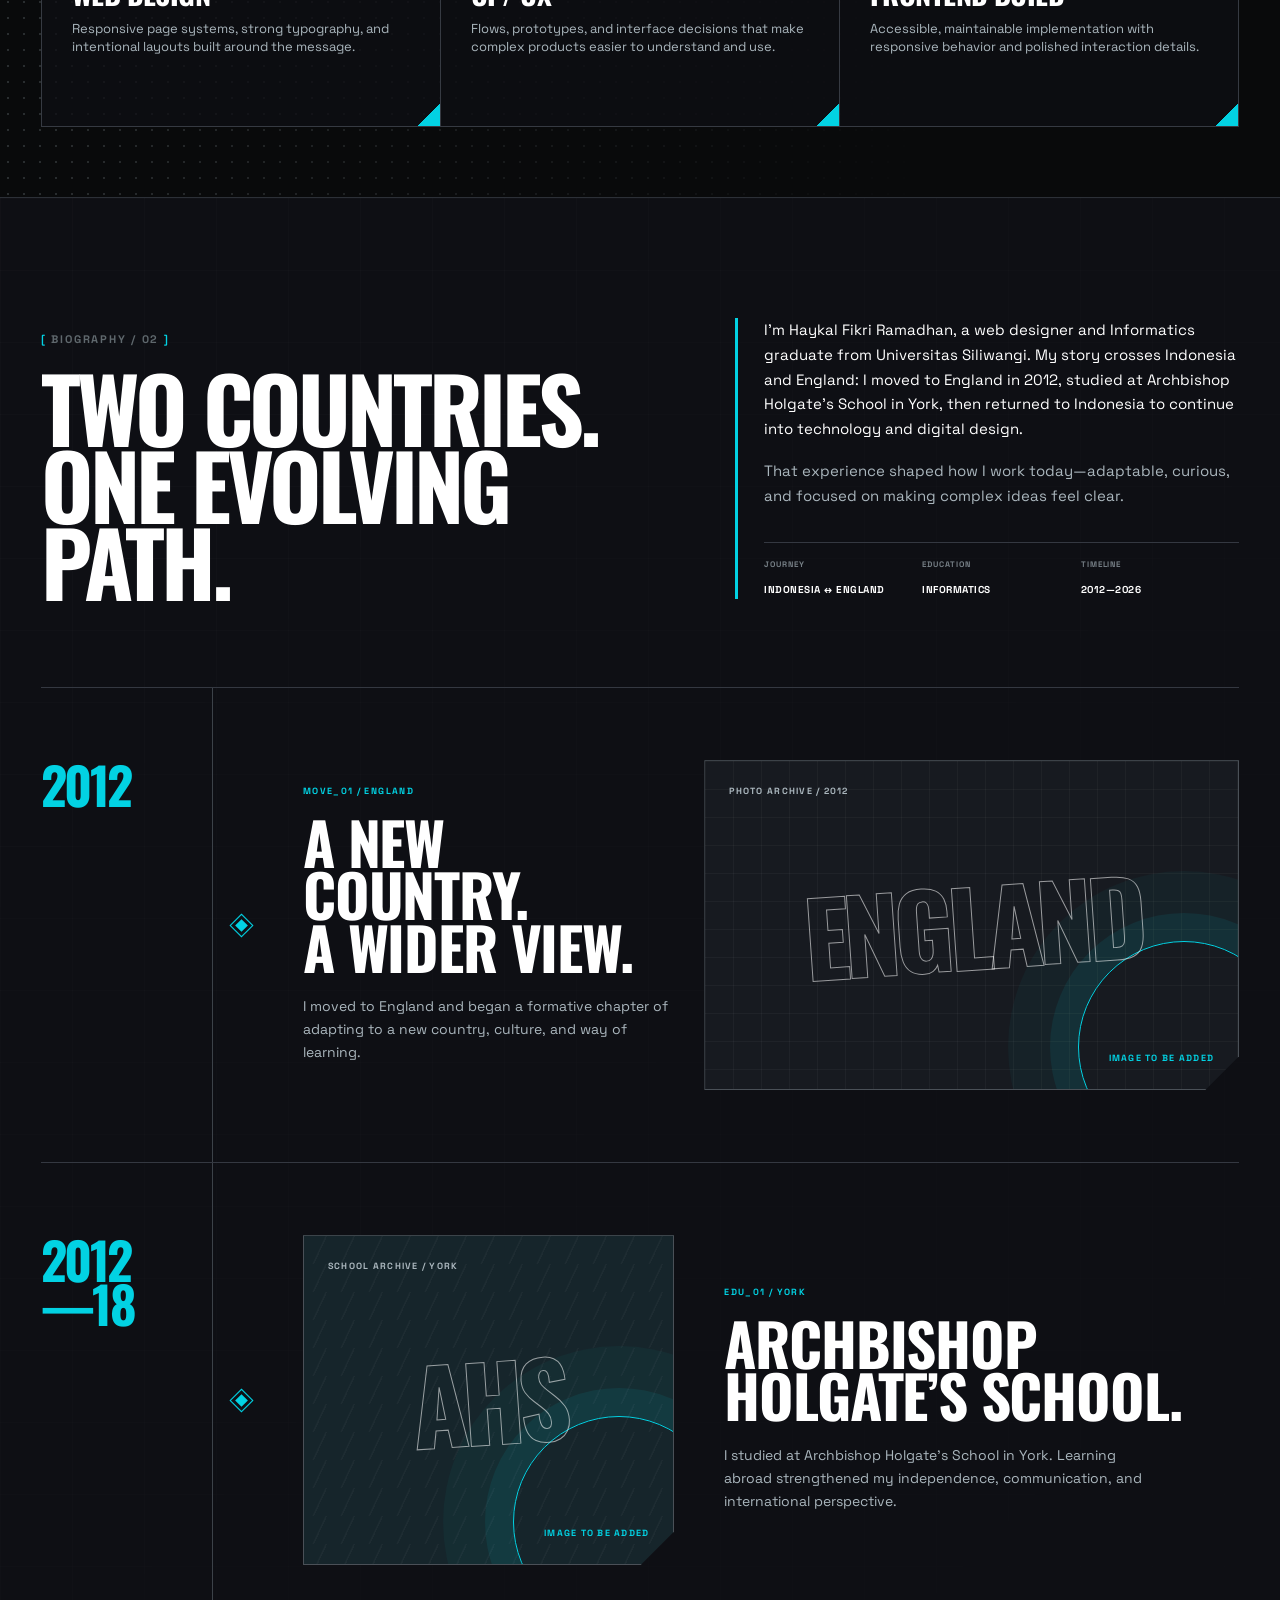
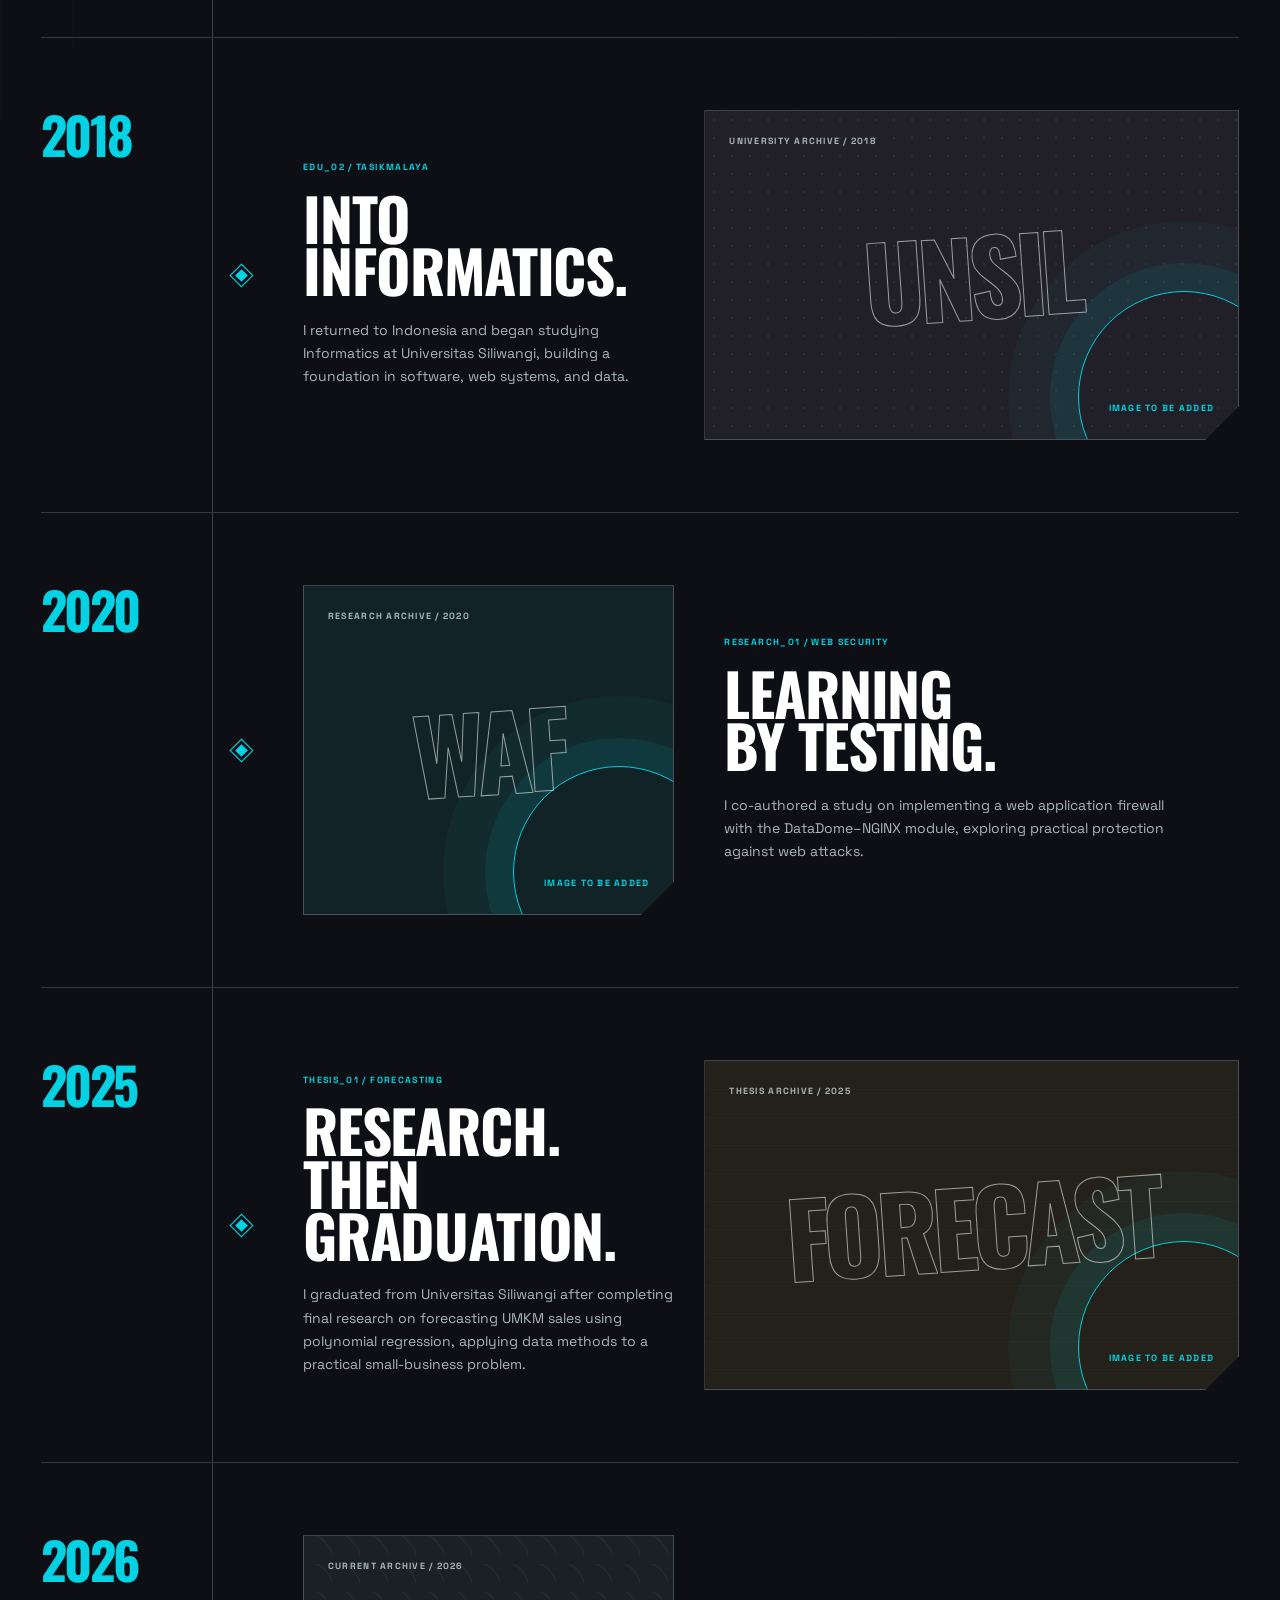
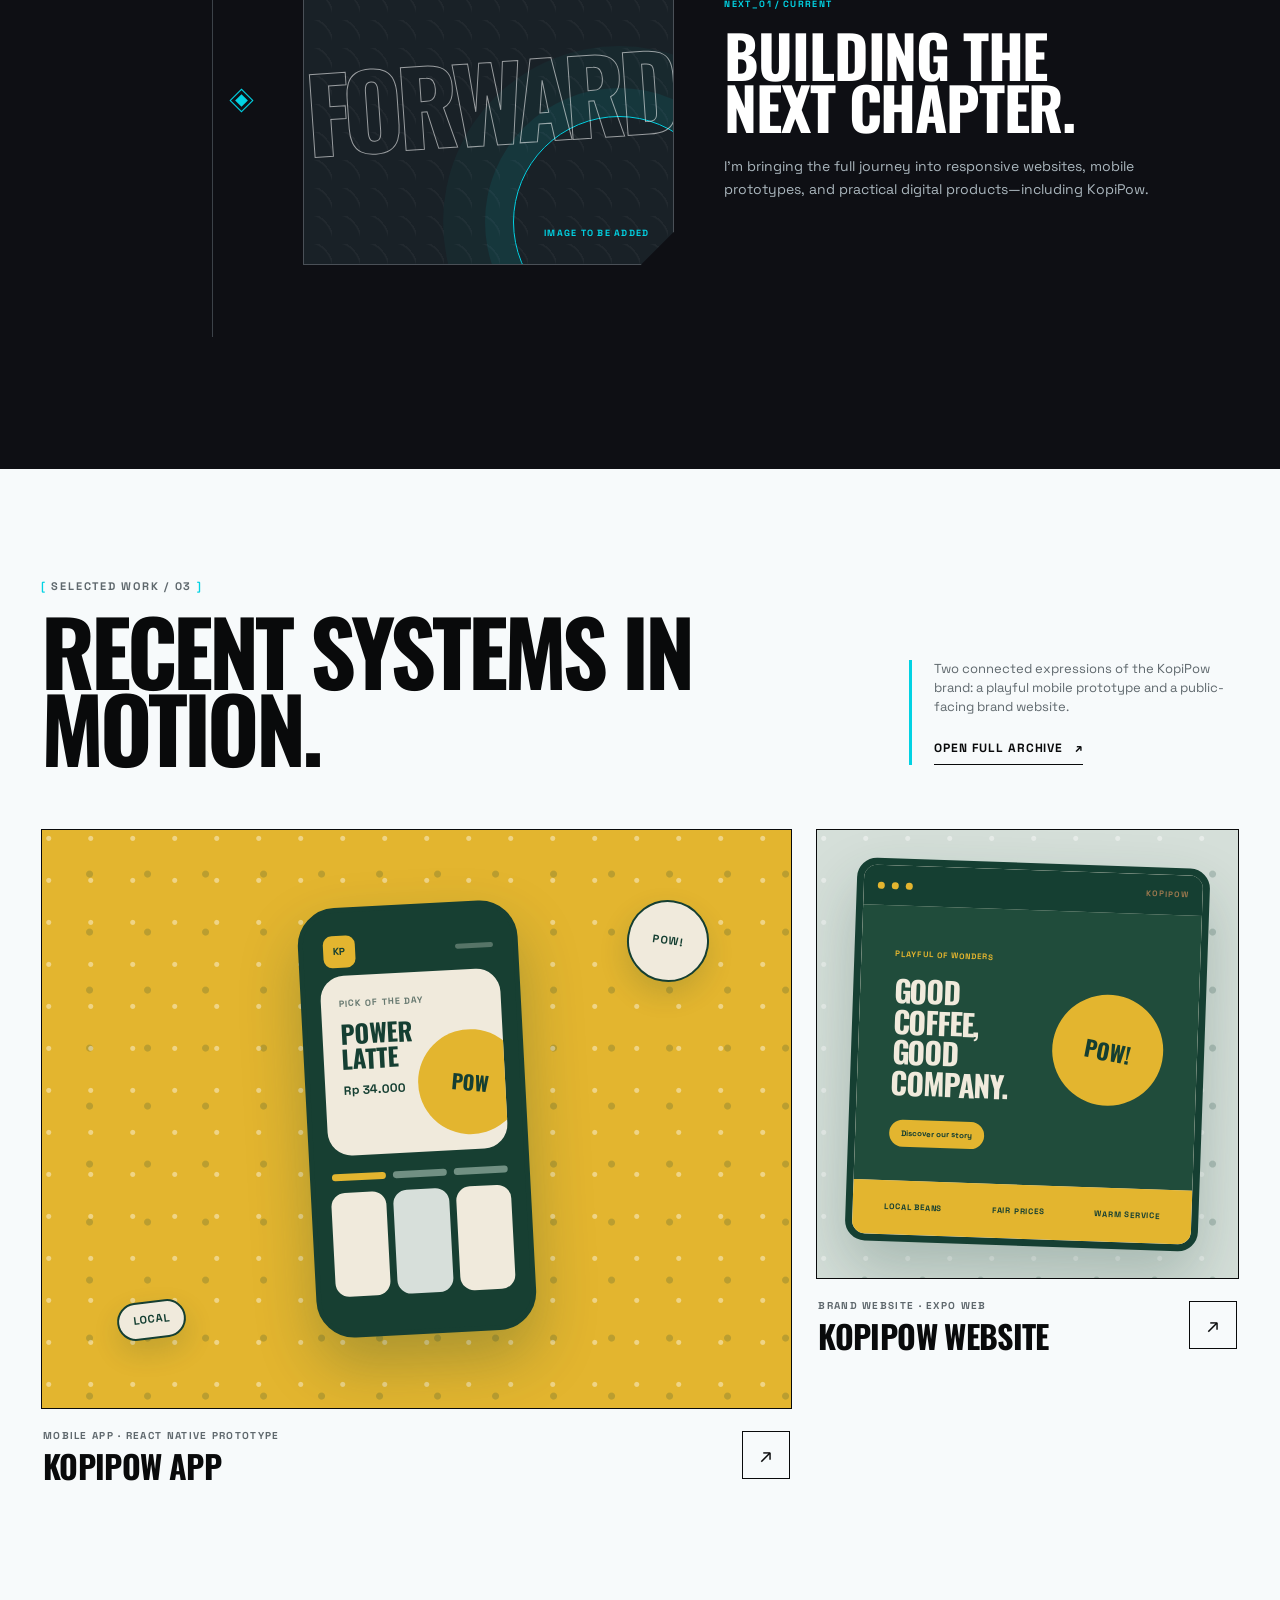
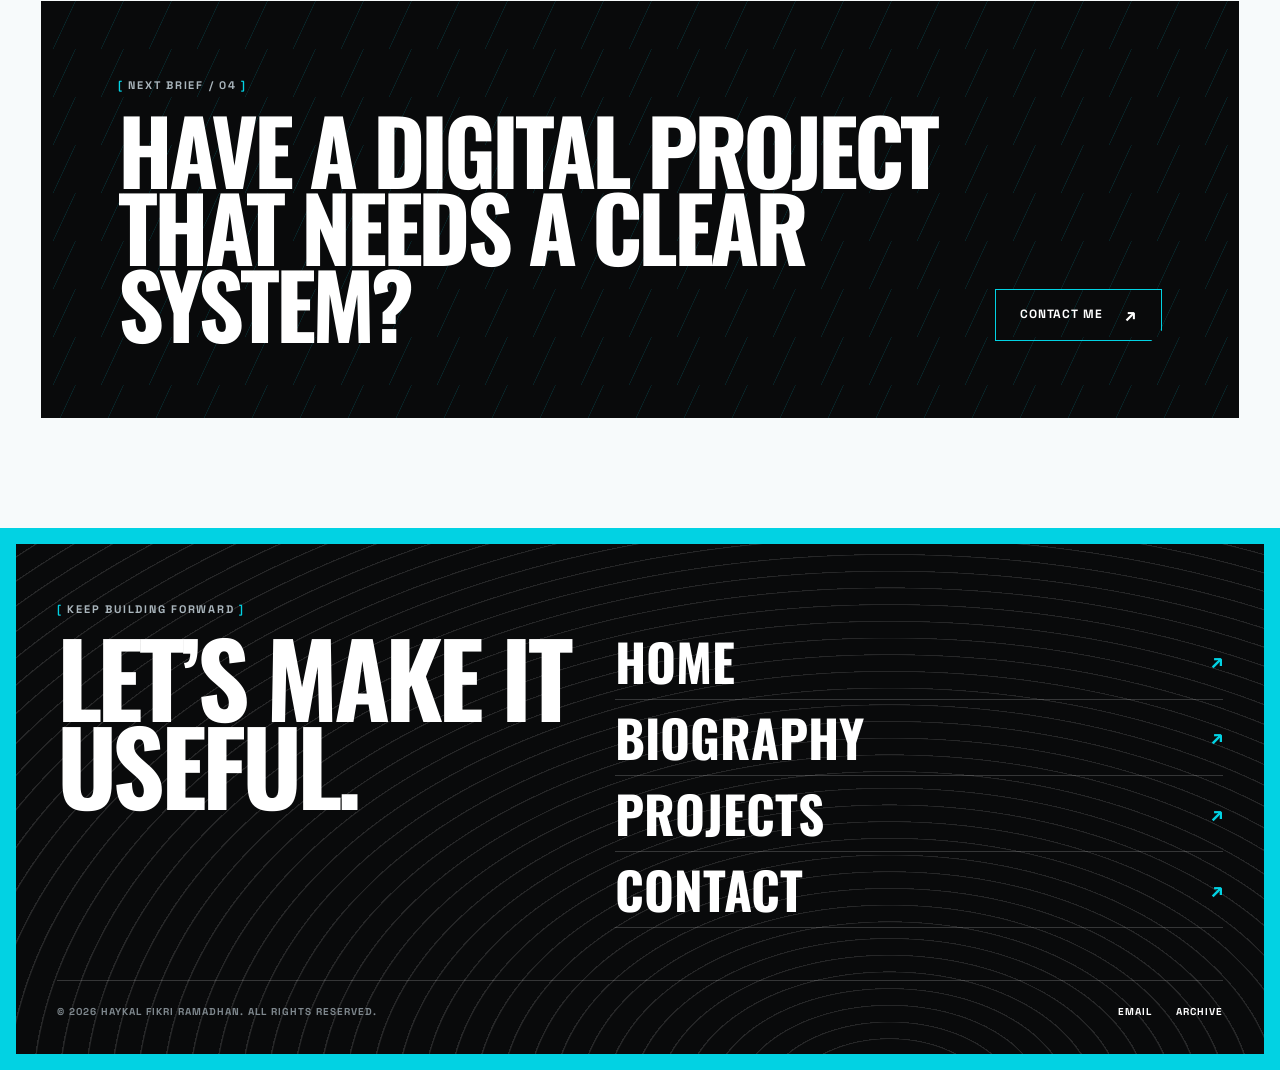
==== commit e3273c74: "Correct biography graduation year" ====
--- a/index.html
+++ b/index.html
@@ -185,8 +185,8 @@
             <span class="timeline-node" aria-hidden="true"></span>
             <article class="timeline-copy">
               <p class="timeline-code">THESIS_01 / FORECASTING</p>
-              <h3>Data for local<br>business.</h3>
-              <p>My final research focused on forecasting UMKM sales using polynomial regression, applying data methods to a practical small-business problem.</p>
+              <h3>Research.<br>Then graduation.</h3>
+              <p>I graduated from Universitas Siliwangi after completing final research on forecasting UMKM sales using polynomial regression, applying data methods to a practical small-business problem.</p>
             </article>
             <div class="timeline-media timeline-media-thesis" role="img" aria-label="Placeholder for an image connected to Haykal's 2025 thesis">
               <span>Thesis archive / 2025</span><b>Forecast</b><small>Image to be added</small>
@@ -197,11 +197,11 @@
             <time class="timeline-year" datetime="2026">2026</time>
             <span class="timeline-node" aria-hidden="true"></span>
             <article class="timeline-copy">
-              <p class="timeline-code">NEXT_01 / GRADUATE</p>
+              <p class="timeline-code">NEXT_01 / CURRENT</p>
               <h3>Building the<br>next chapter.</h3>
-              <p>After graduating from Universitas Siliwangi, I’m bringing the full journey into responsive websites, mobile prototypes, and practical digital products—including KopiPow.</p>
-            </article>
-            <div class="timeline-media timeline-media-now" role="img" aria-label="Placeholder for a graduation or current portrait of Haykal">
+              <p>I’m bringing the full journey into responsive websites, mobile prototypes, and practical digital products—including KopiPow.</p>
+            </article>
+            <div class="timeline-media timeline-media-now" role="img" aria-label="Placeholder for a current portrait of Haykal">
               <span>Current archive / 2026</span><b>Forward</b><small>Image to be added</small>
             </div>
           </li>
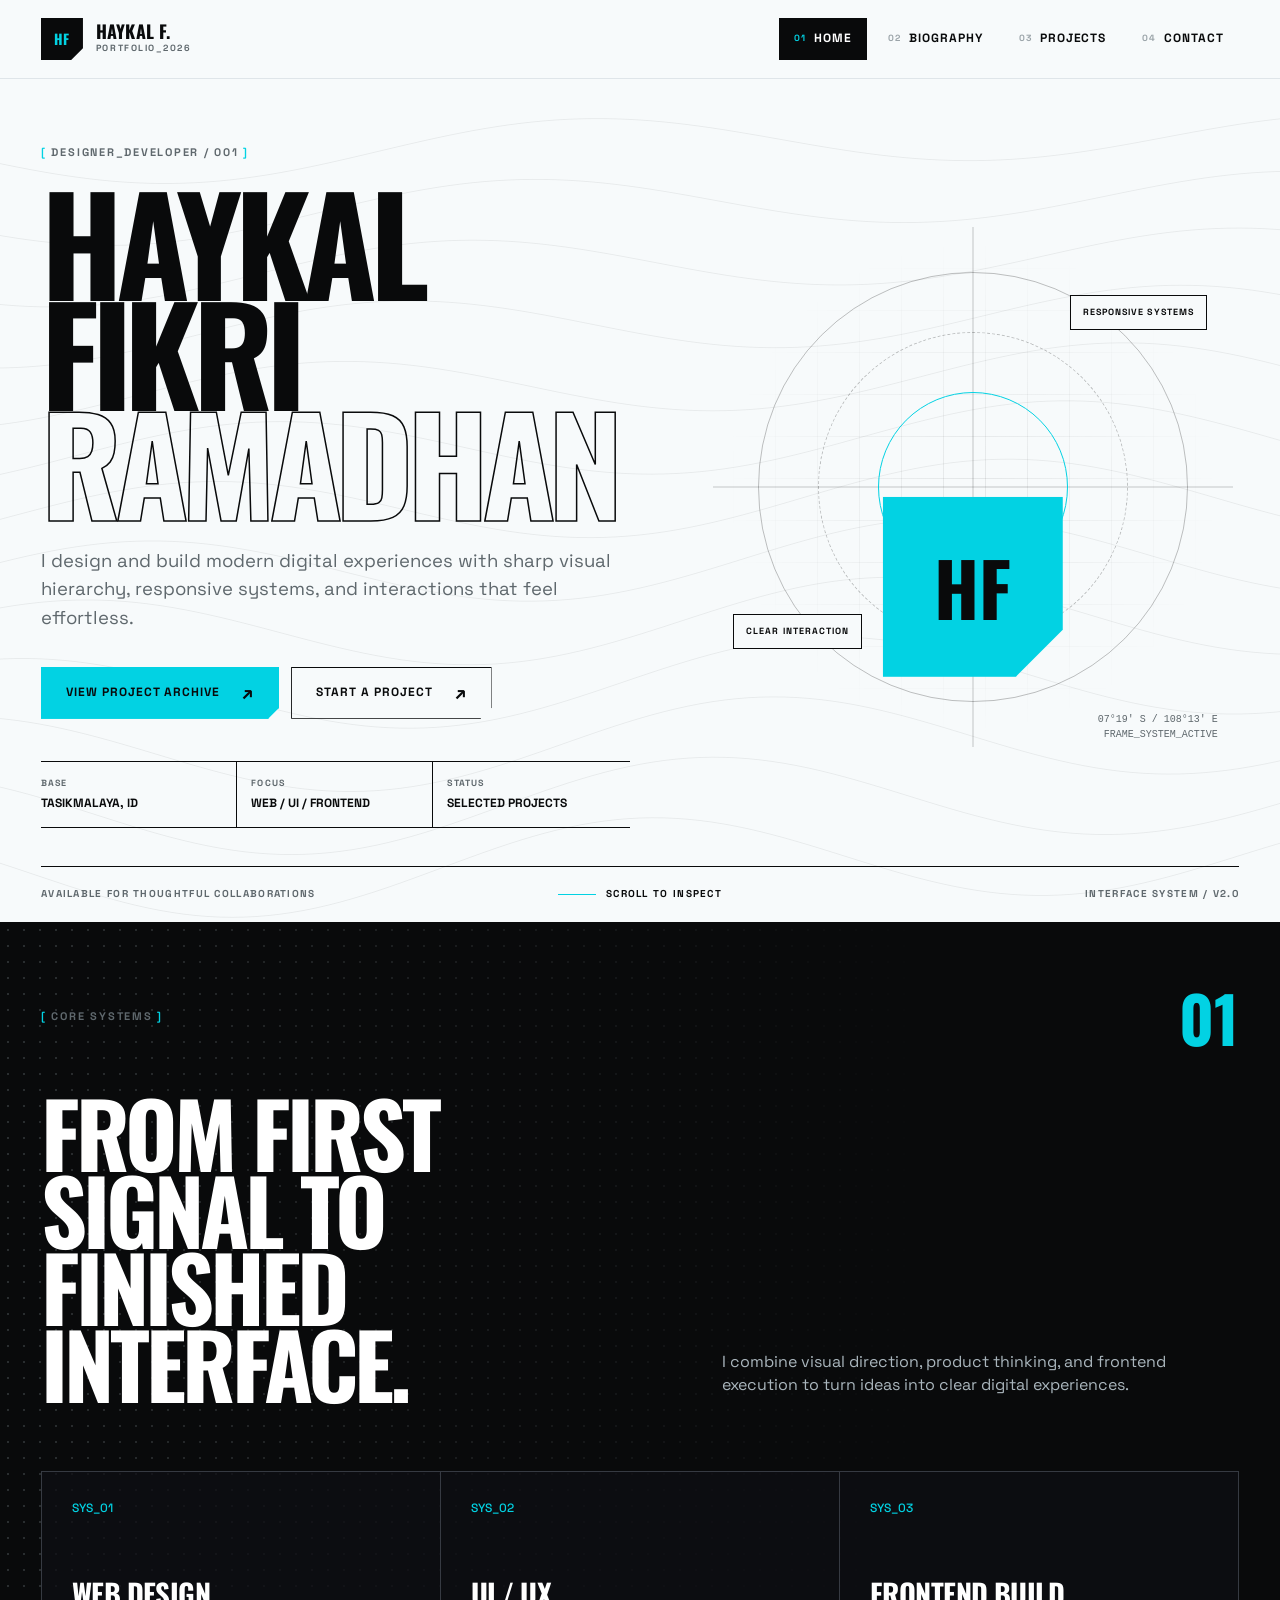
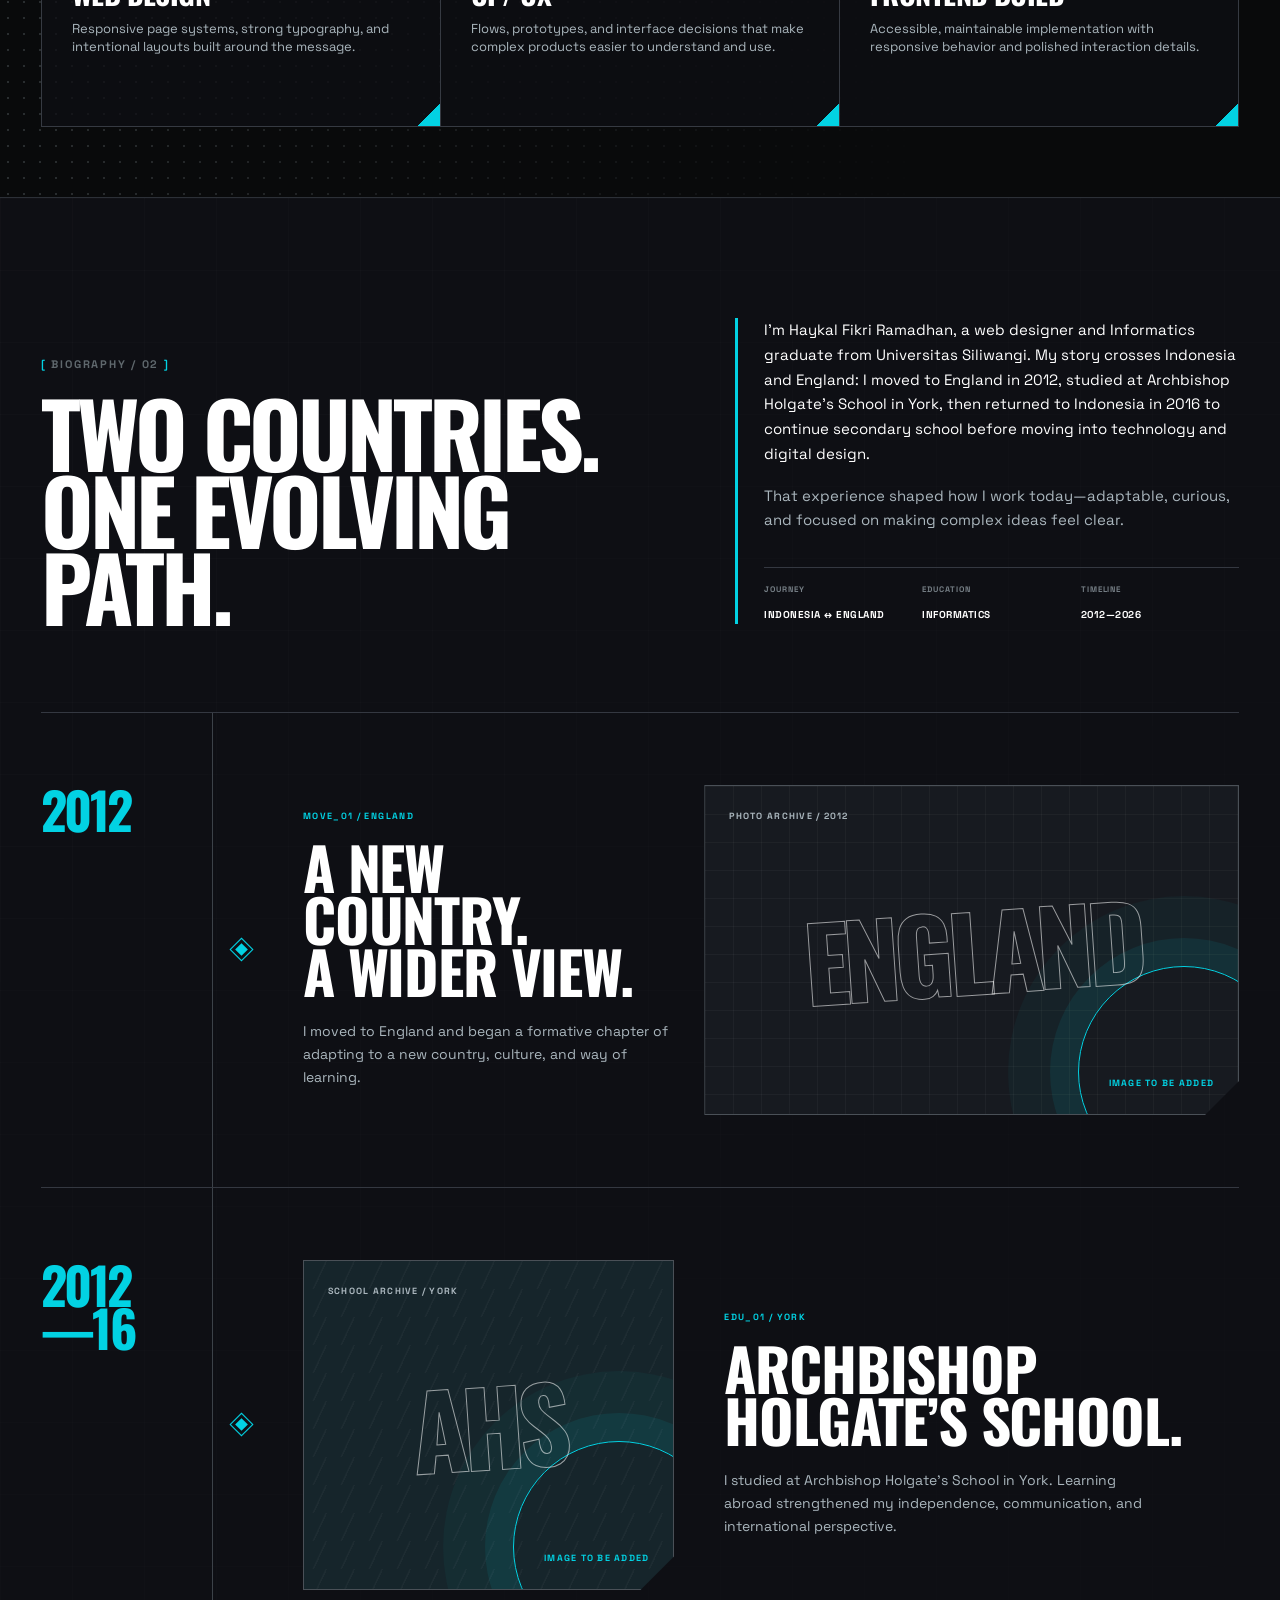
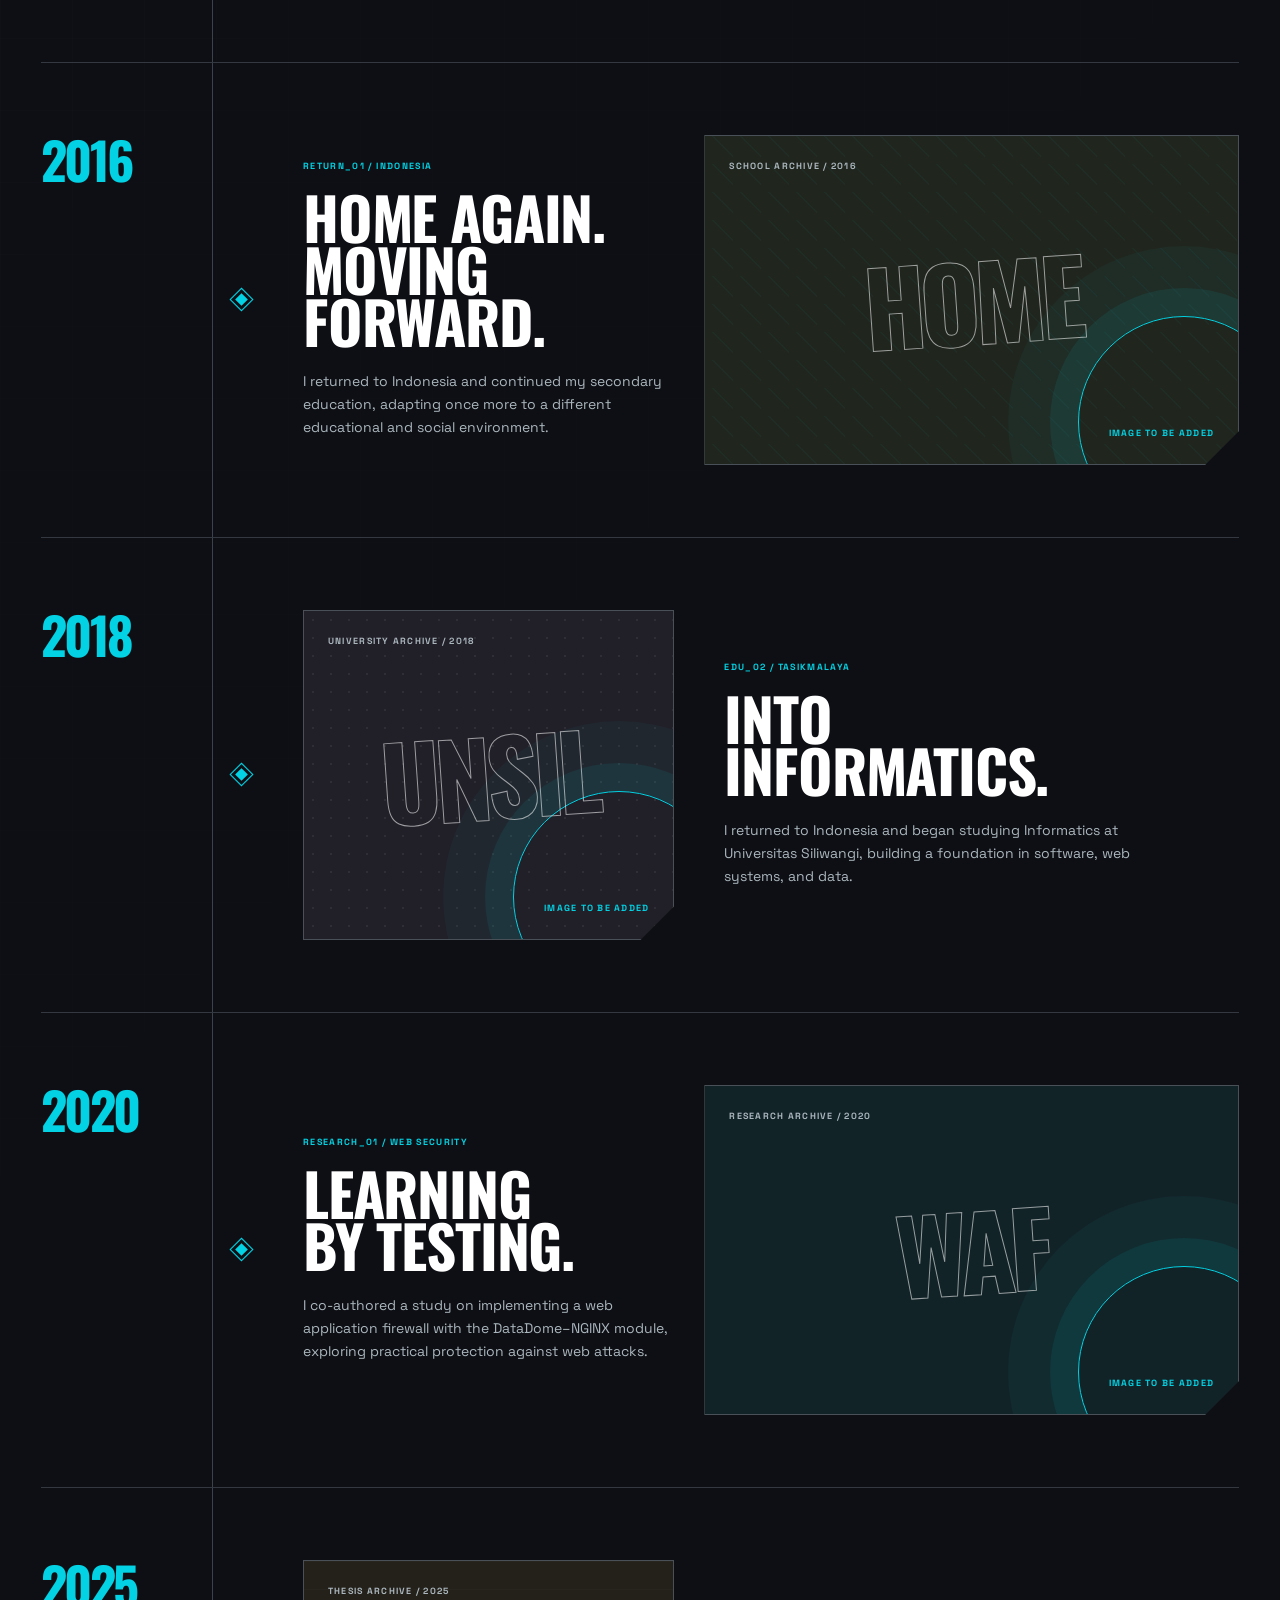
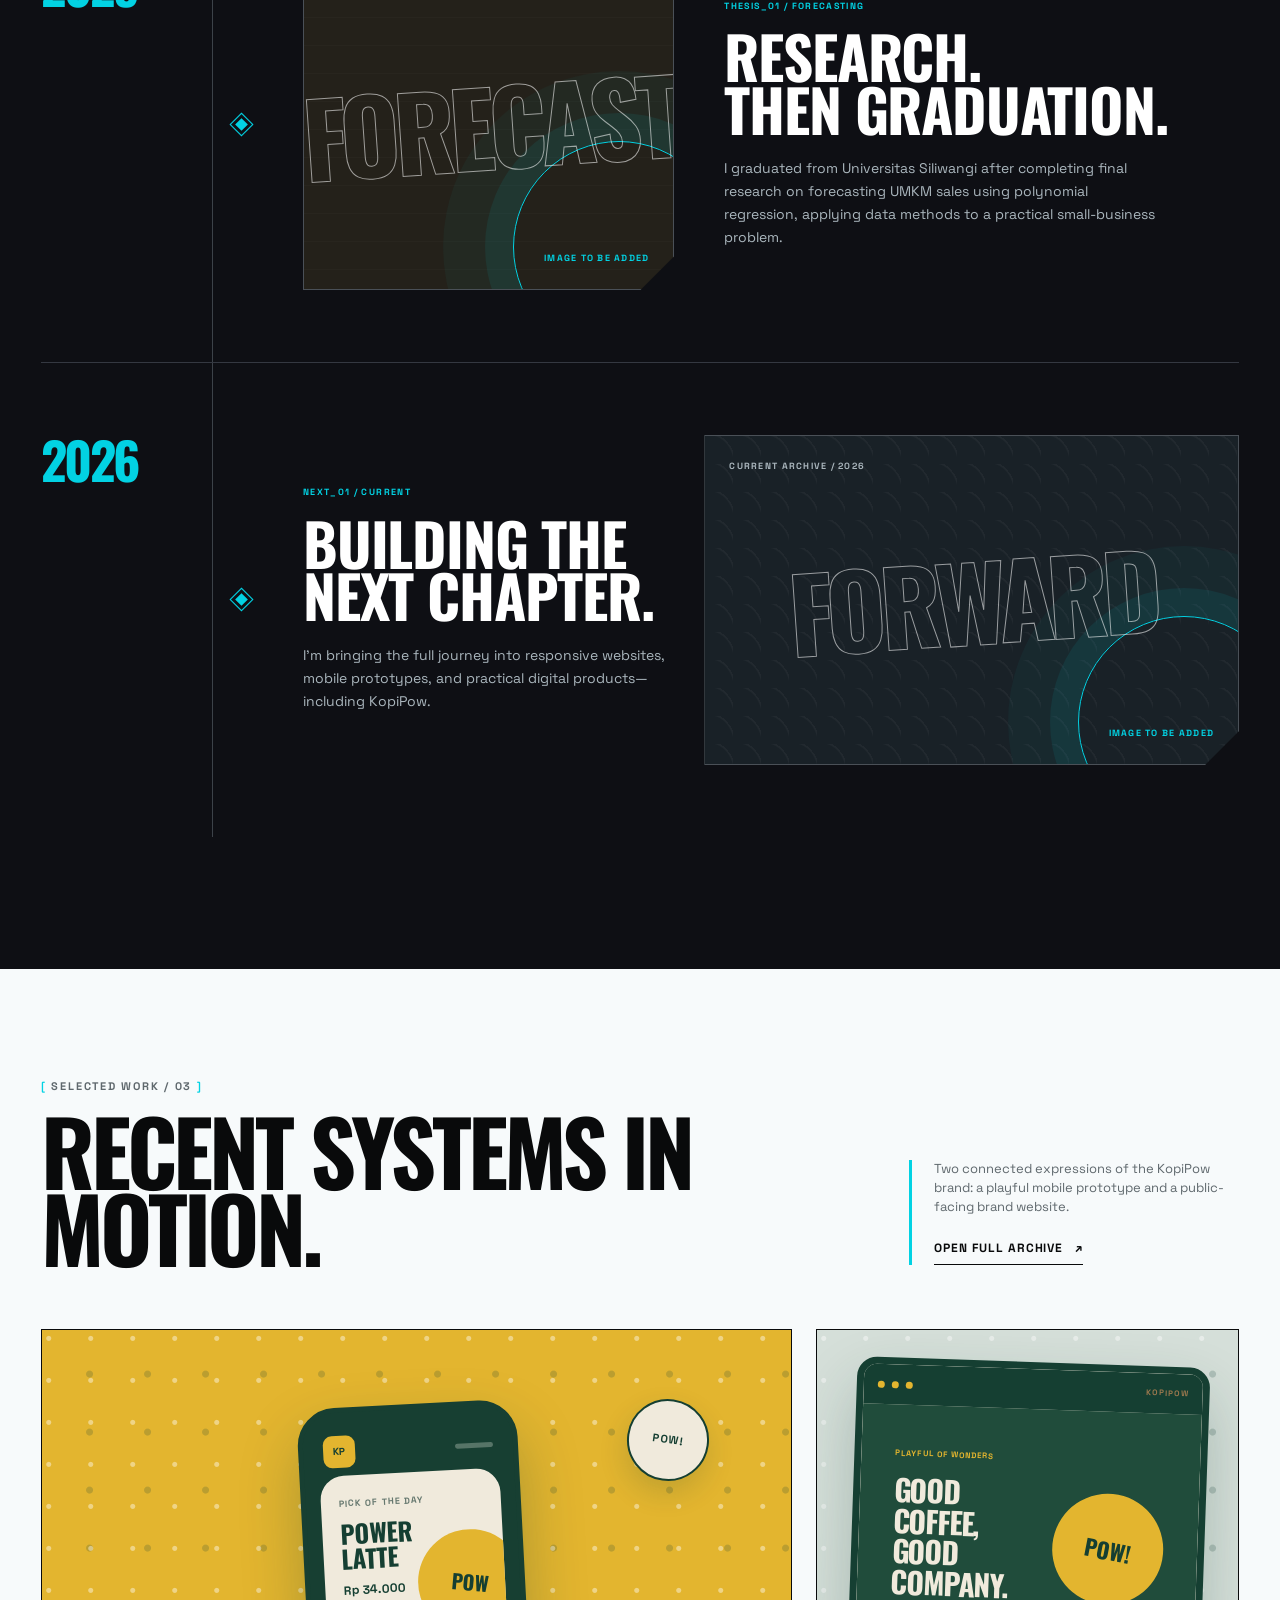
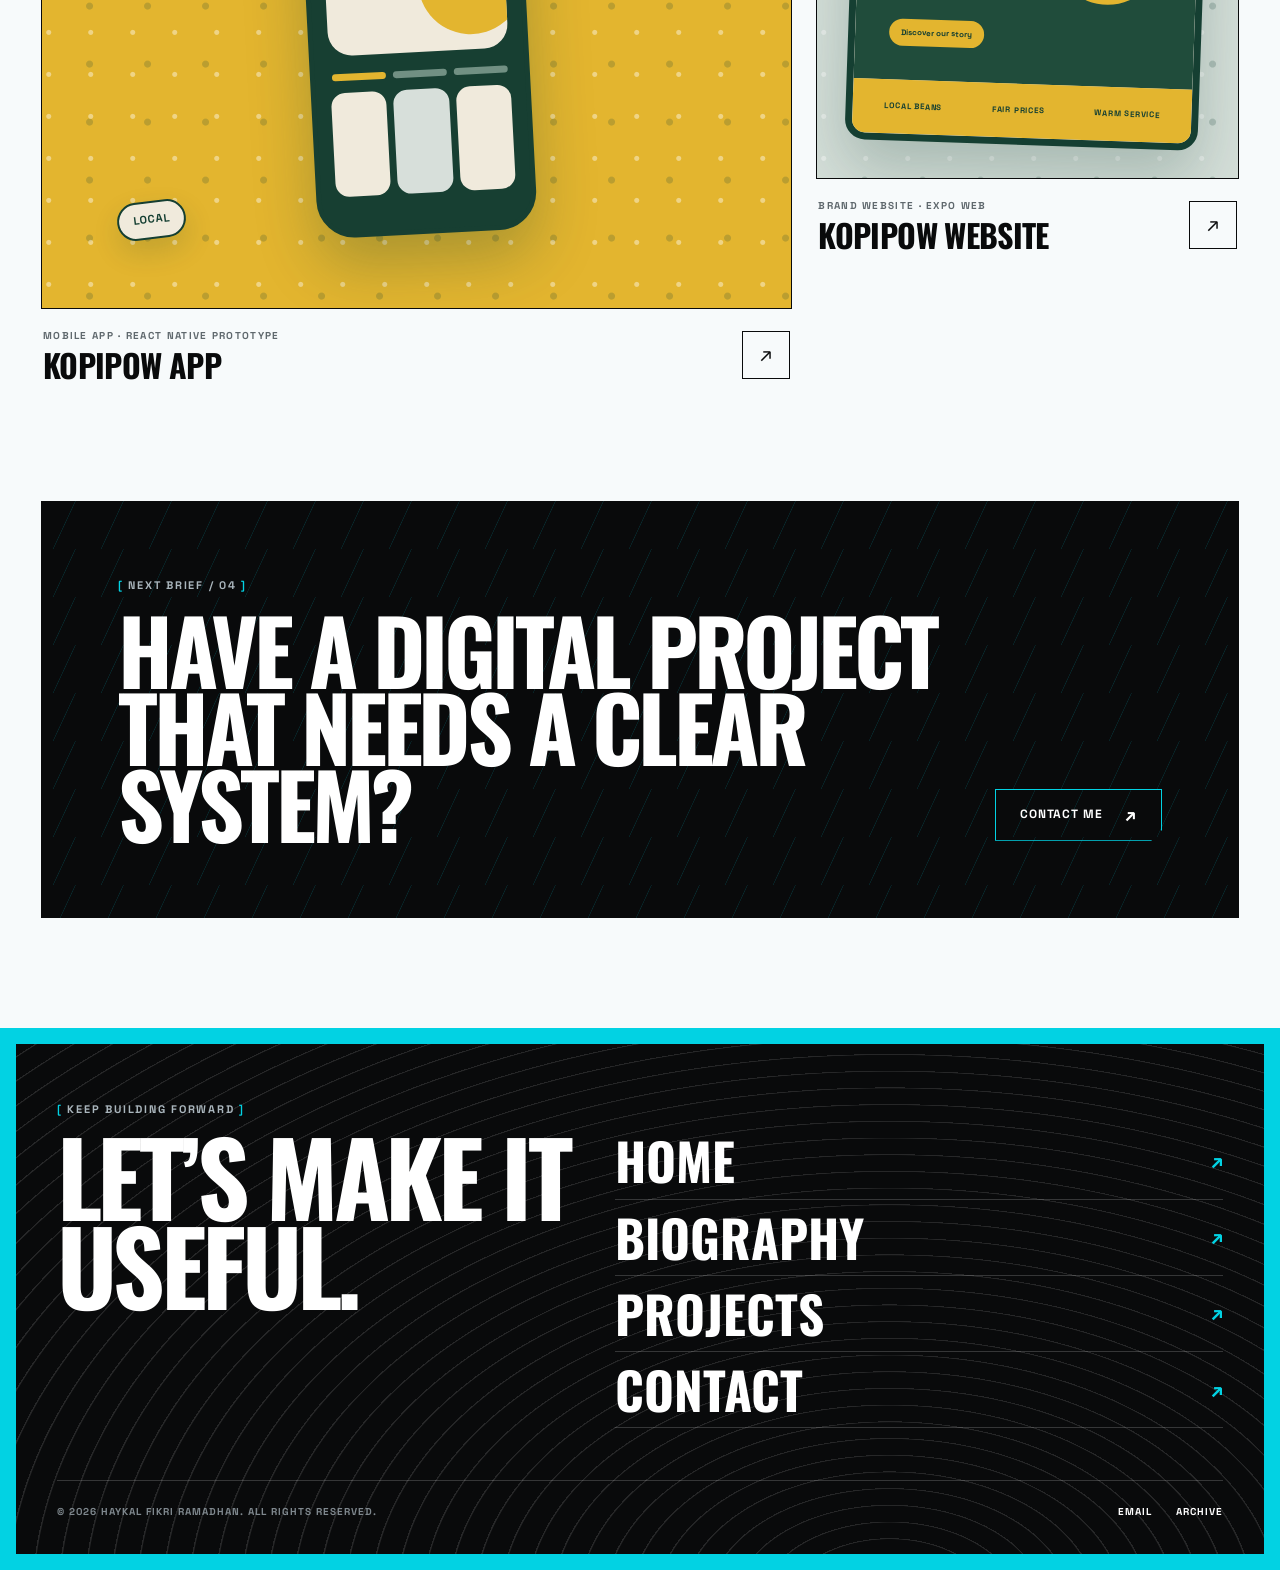
==== commit 5d599a4c: "Add 2016 return to Indonesia milestone" ====
--- a/index.html
+++ b/index.html
@@ -117,7 +117,7 @@
             <h2 id="biography-title">Two countries.<br>One evolving path.</h2>
           </div>
           <div class="biography-intro">
-            <p>I’m Haykal Fikri Ramadhan, a web designer and Informatics graduate from Universitas Siliwangi. My story crosses Indonesia and England: I moved to England in 2012, studied at Archbishop Holgate’s School in York, then returned to Indonesia to continue into technology and digital design.</p>
+            <p>I’m Haykal Fikri Ramadhan, a web designer and Informatics graduate from Universitas Siliwangi. My story crosses Indonesia and England: I moved to England in 2012, studied at Archbishop Holgate’s School in York, then returned to Indonesia in 2016 to continue secondary school before moving into technology and digital design.</p>
             <p>That experience shaped how I work today—adaptable, curious, and focused on making complex ideas feel clear.</p>
             <div class="biography-facts" aria-label="Biography summary">
               <span><small>Journey</small><strong>Indonesia ↔ England</strong></span>
@@ -142,7 +142,7 @@
           </li>
 
           <li class="timeline-entry reveal">
-            <time class="timeline-year" datetime="2012">2012—18</time>
+            <time class="timeline-year" datetime="2012">2012—16</time>
             <span class="timeline-node" aria-hidden="true"></span>
             <article class="timeline-copy">
               <p class="timeline-code">EDU_01 / YORK</p>
@@ -151,6 +151,19 @@
             </article>
             <div class="timeline-media timeline-media-school" role="img" aria-label="Placeholder for a photo from Archbishop Holgate's School">
               <span>School archive / York</span><b>AHS</b><small>Image to be added</small>
+            </div>
+          </li>
+
+          <li class="timeline-entry reveal">
+            <time class="timeline-year" datetime="2016">2016</time>
+            <span class="timeline-node" aria-hidden="true"></span>
+            <article class="timeline-copy">
+              <p class="timeline-code">RETURN_01 / INDONESIA</p>
+              <h3>Home again.<br>Moving forward.</h3>
+              <p>I returned to Indonesia and continued my secondary education, adapting once more to a different educational and social environment.</p>
+            </article>
+            <div class="timeline-media timeline-media-return" role="img" aria-label="Placeholder for a photo from Haykal's return to Indonesia in 2016">
+              <span>School archive / 2016</span><b>Home</b><small>Image to be added</small>
             </div>
           </li>
 
--- a/assets/styles.css
+++ b/assets/styles.css
@@ -255,6 +255,8 @@
 .timeline-entry:nth-child(even) .timeline-media { grid-column: 3; grid-row: 1; }
 .timeline-media-school { background: #16252b; }
 .timeline-media-school::before { background-image: repeating-linear-gradient(115deg, transparent 0 19px, rgba(255,255,255,.07) 20px 21px); }
+.timeline-media-return { background: #20251e; }
+.timeline-media-return::before { background-image: repeating-linear-gradient(45deg, transparent 0 24px, rgba(2,210,227,.09) 25px 26px); }
 .timeline-media-university { background: #211f28; }
 .timeline-media-university::before { background-image: radial-gradient(circle, rgba(255,255,255,.13) 1px, transparent 1.5px); background-size: 18px 18px; }
 .timeline-media-research { background: #122328; }
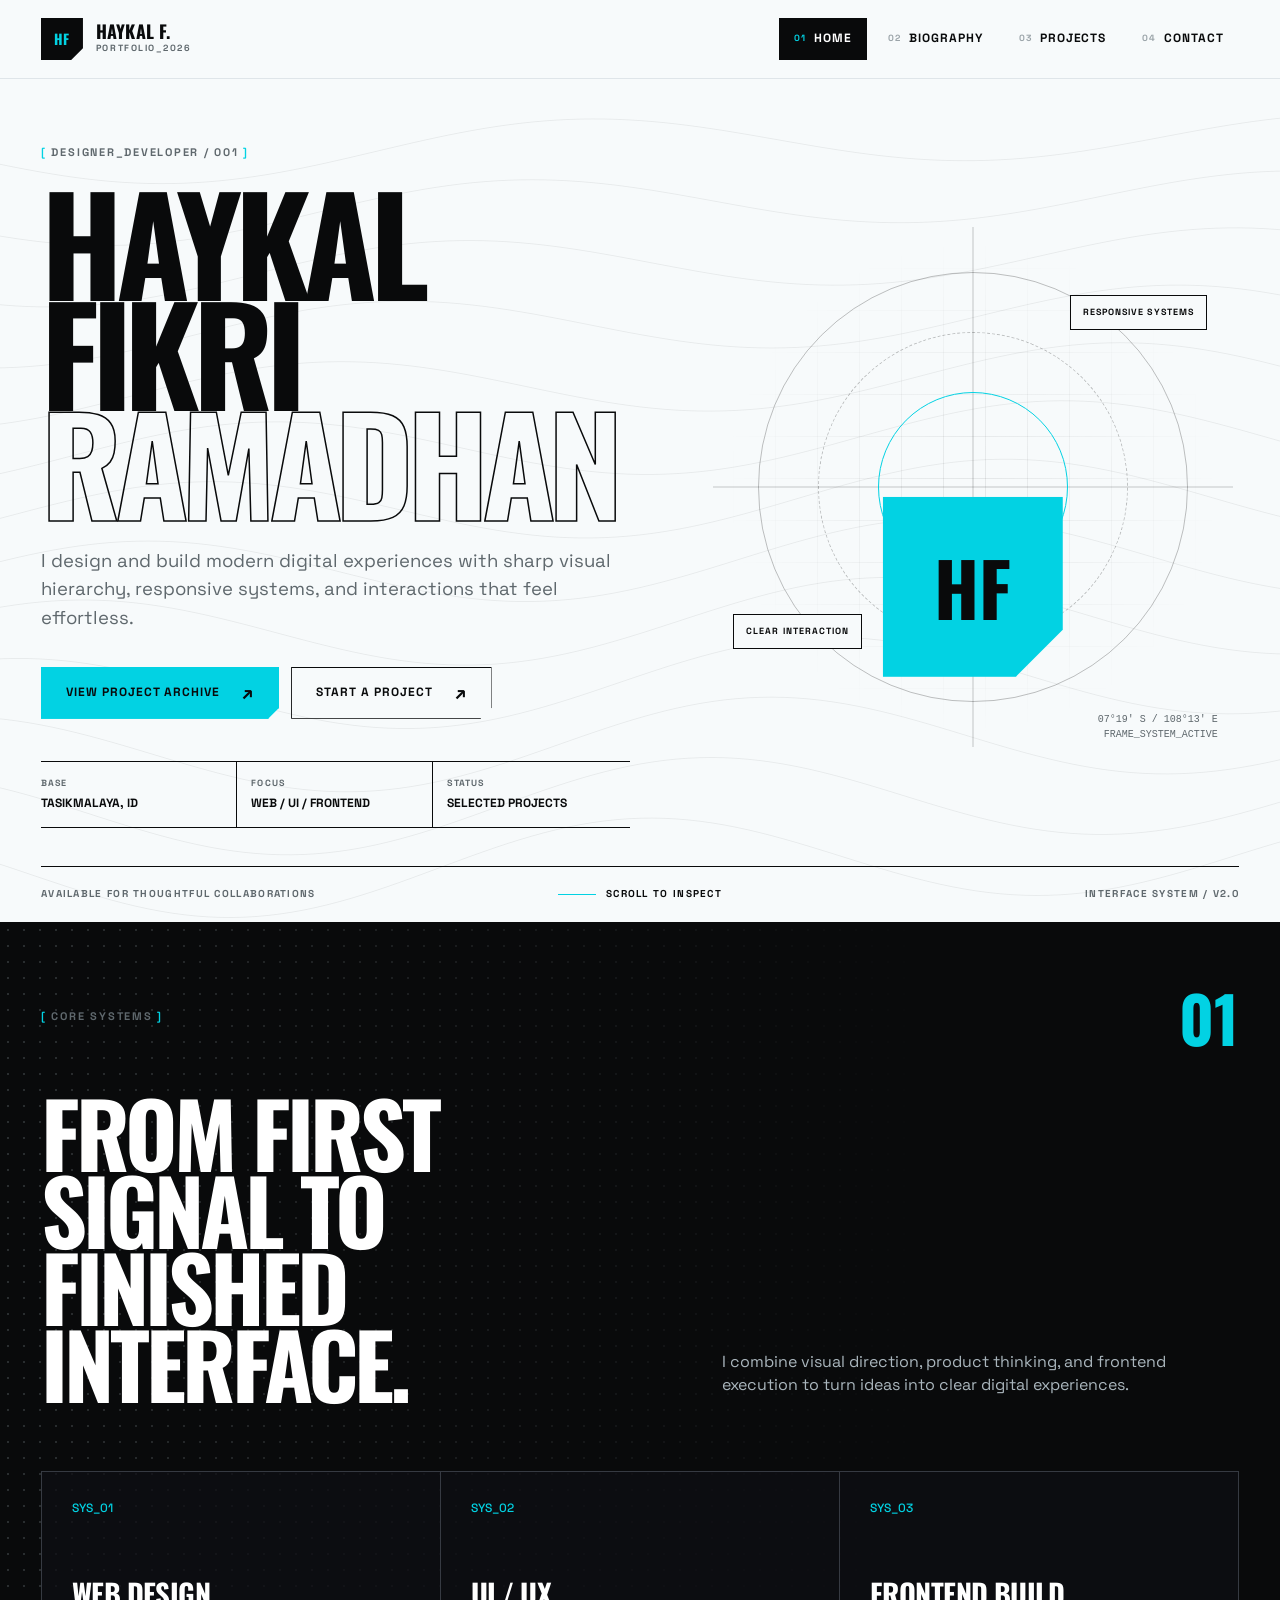
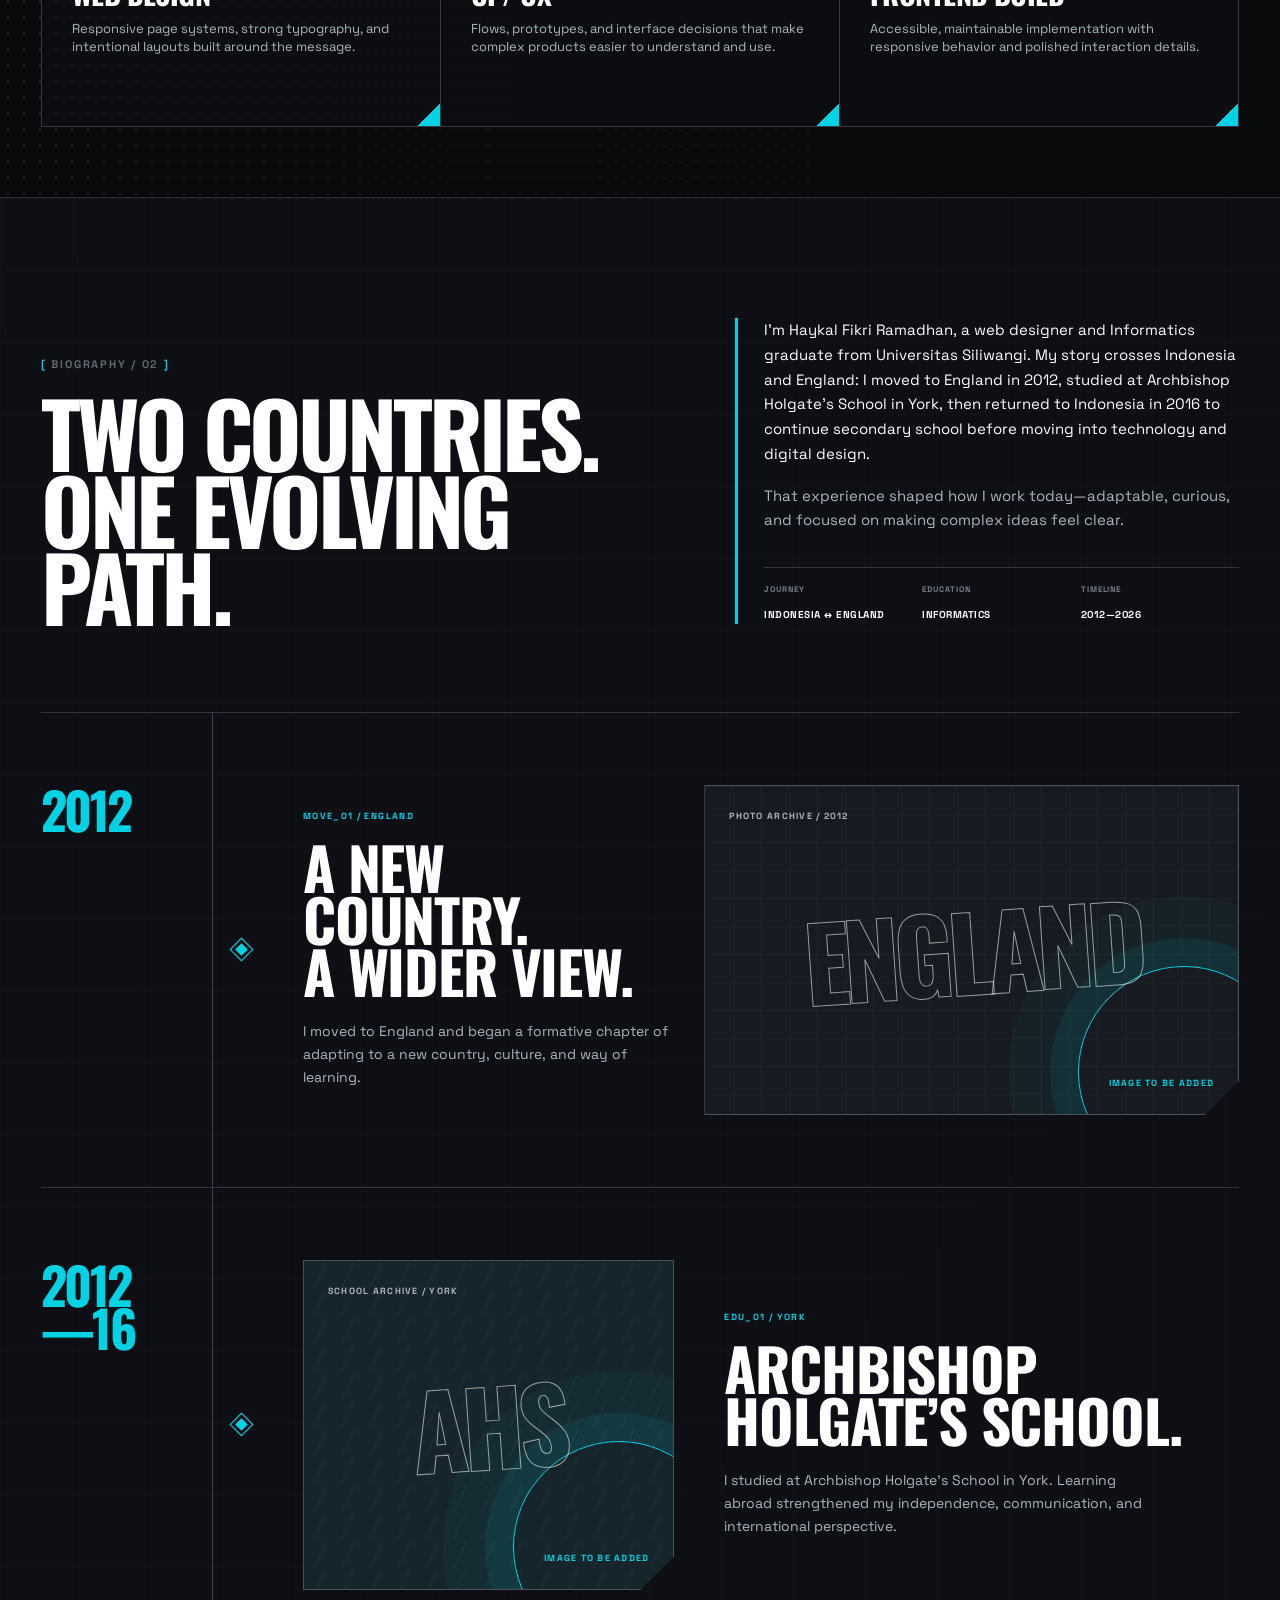
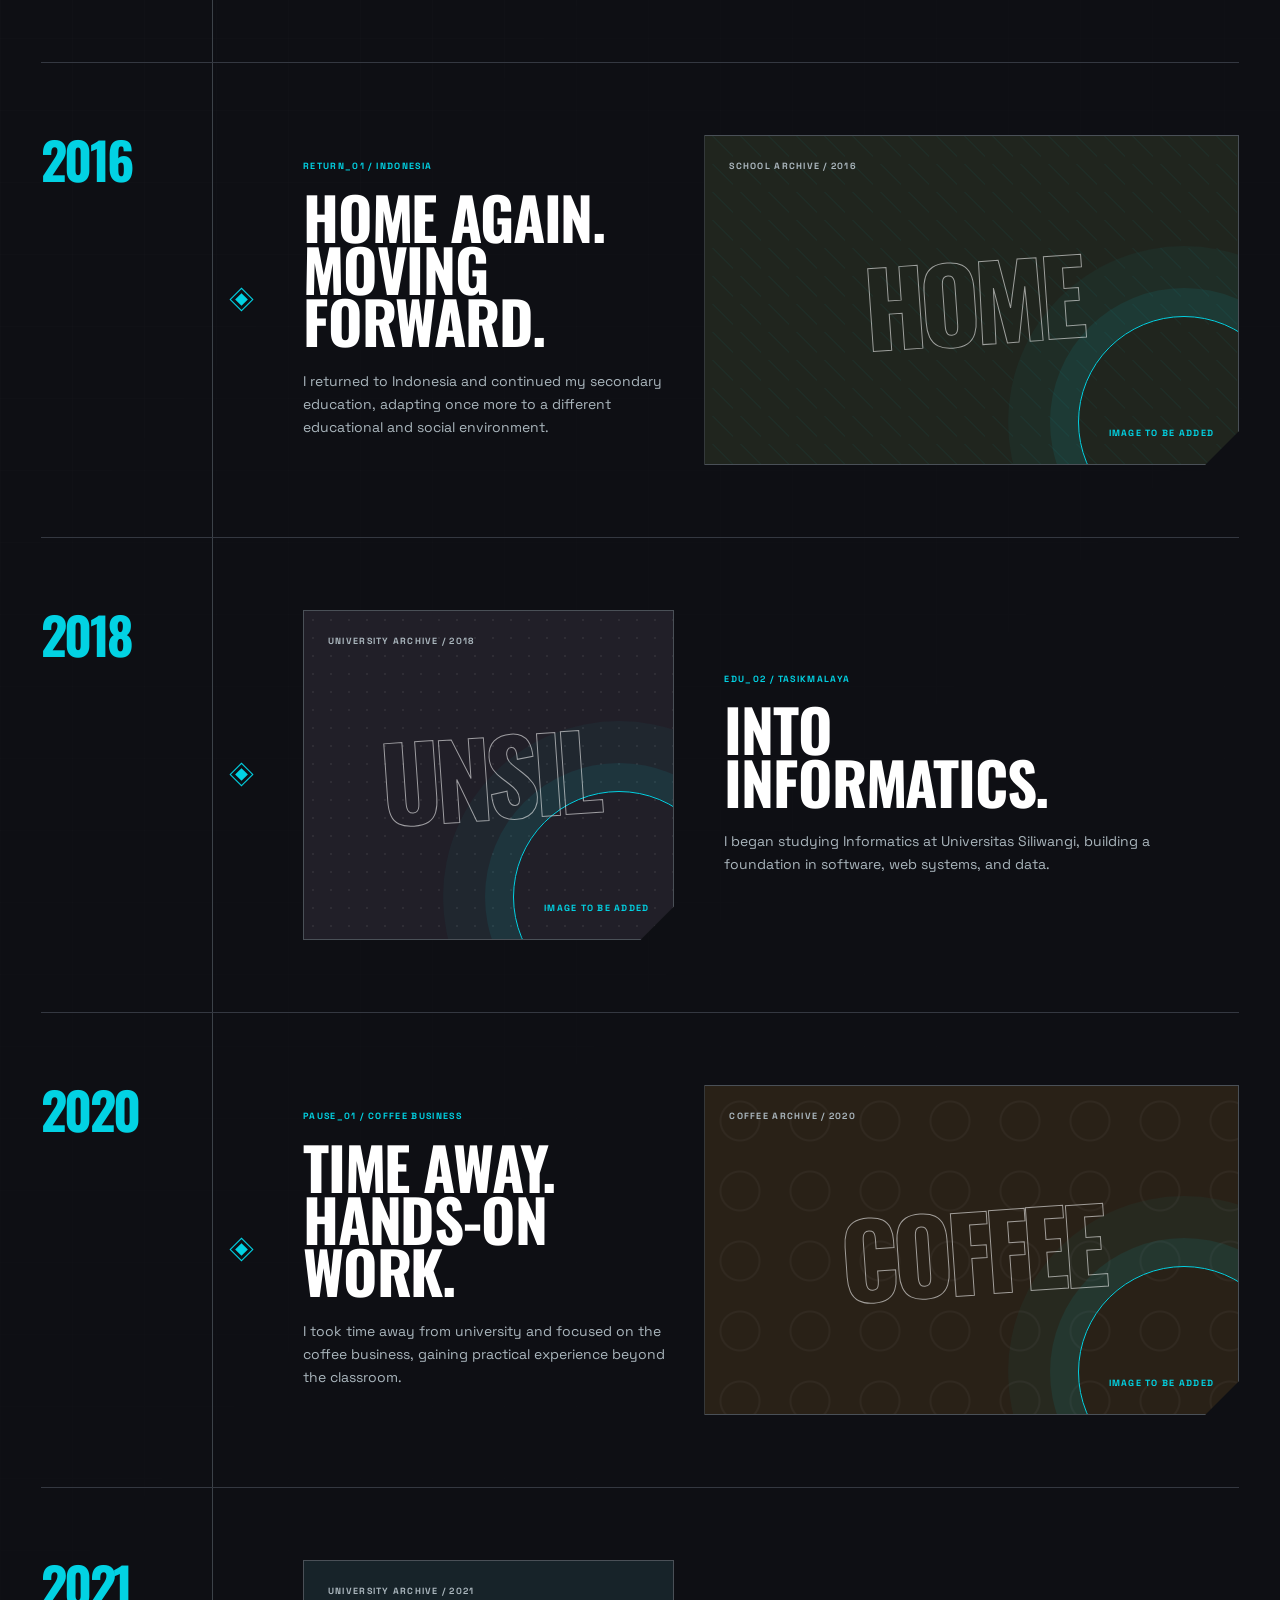
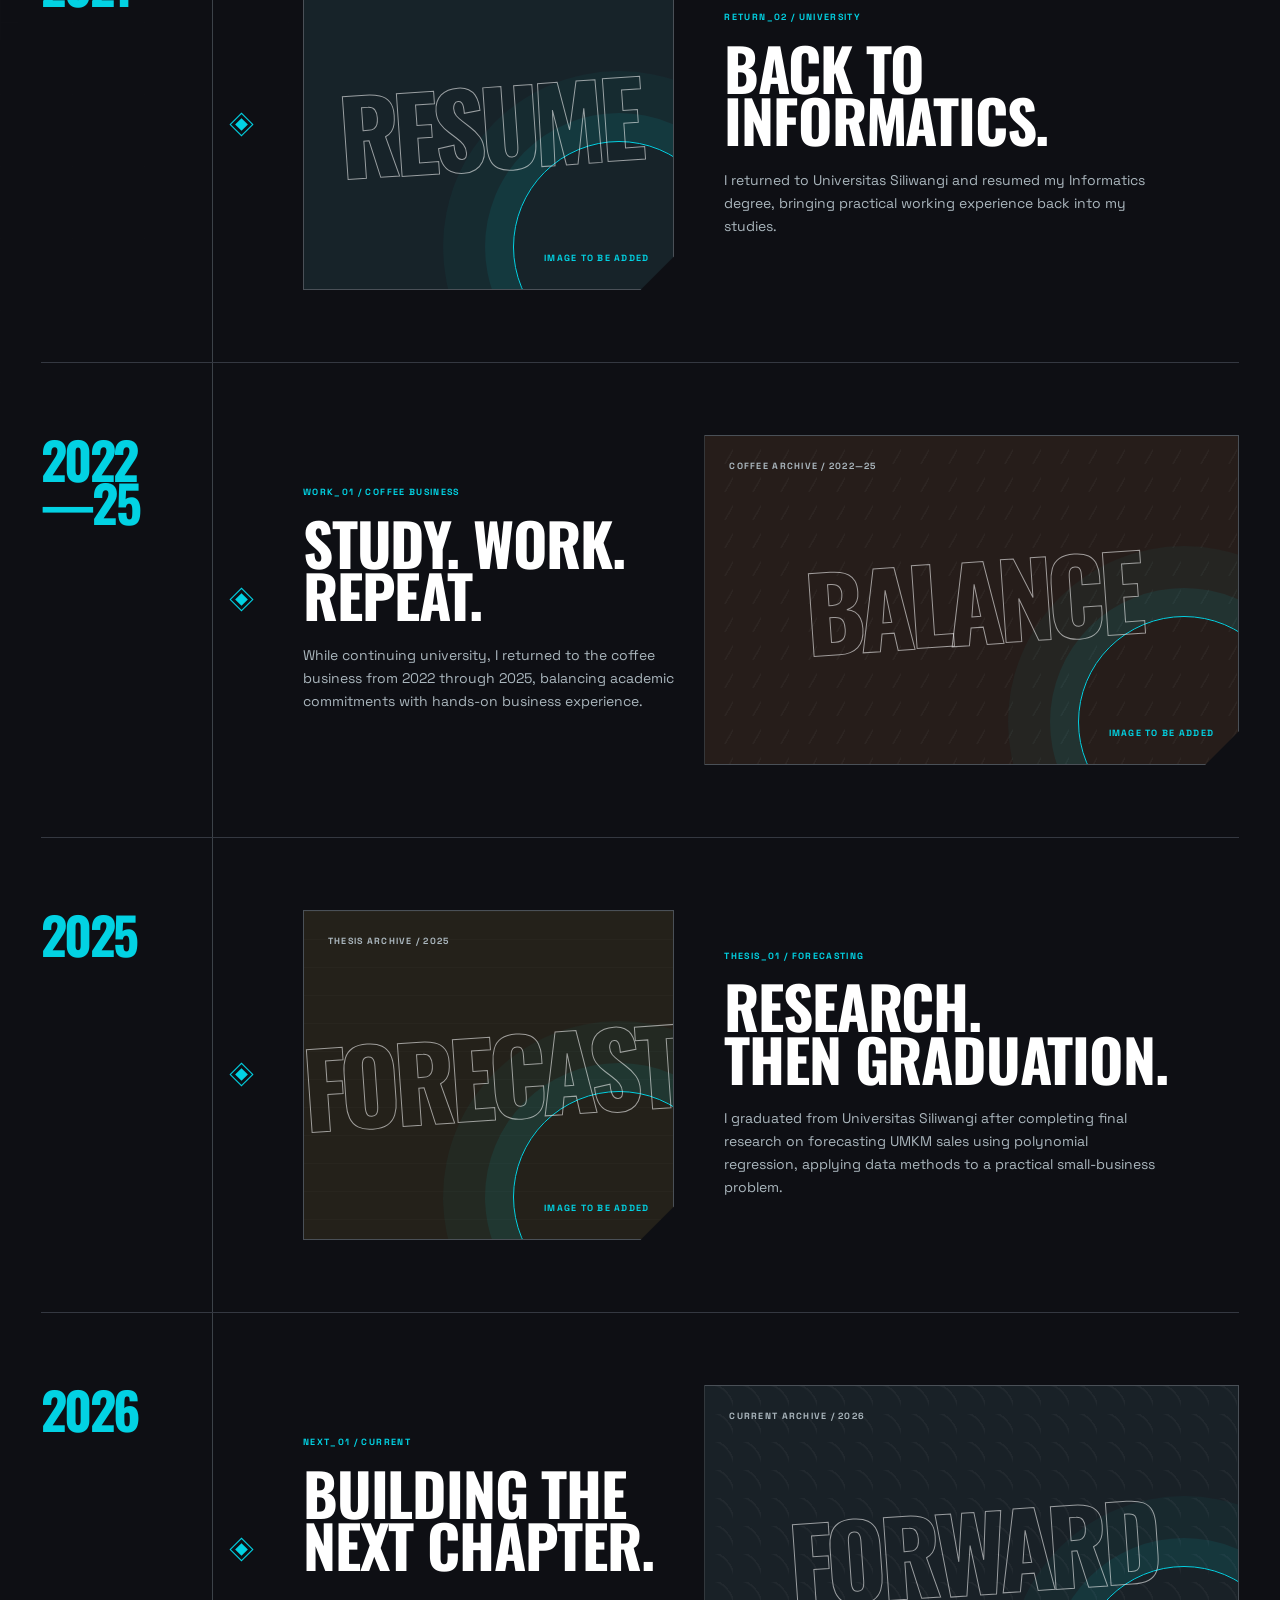
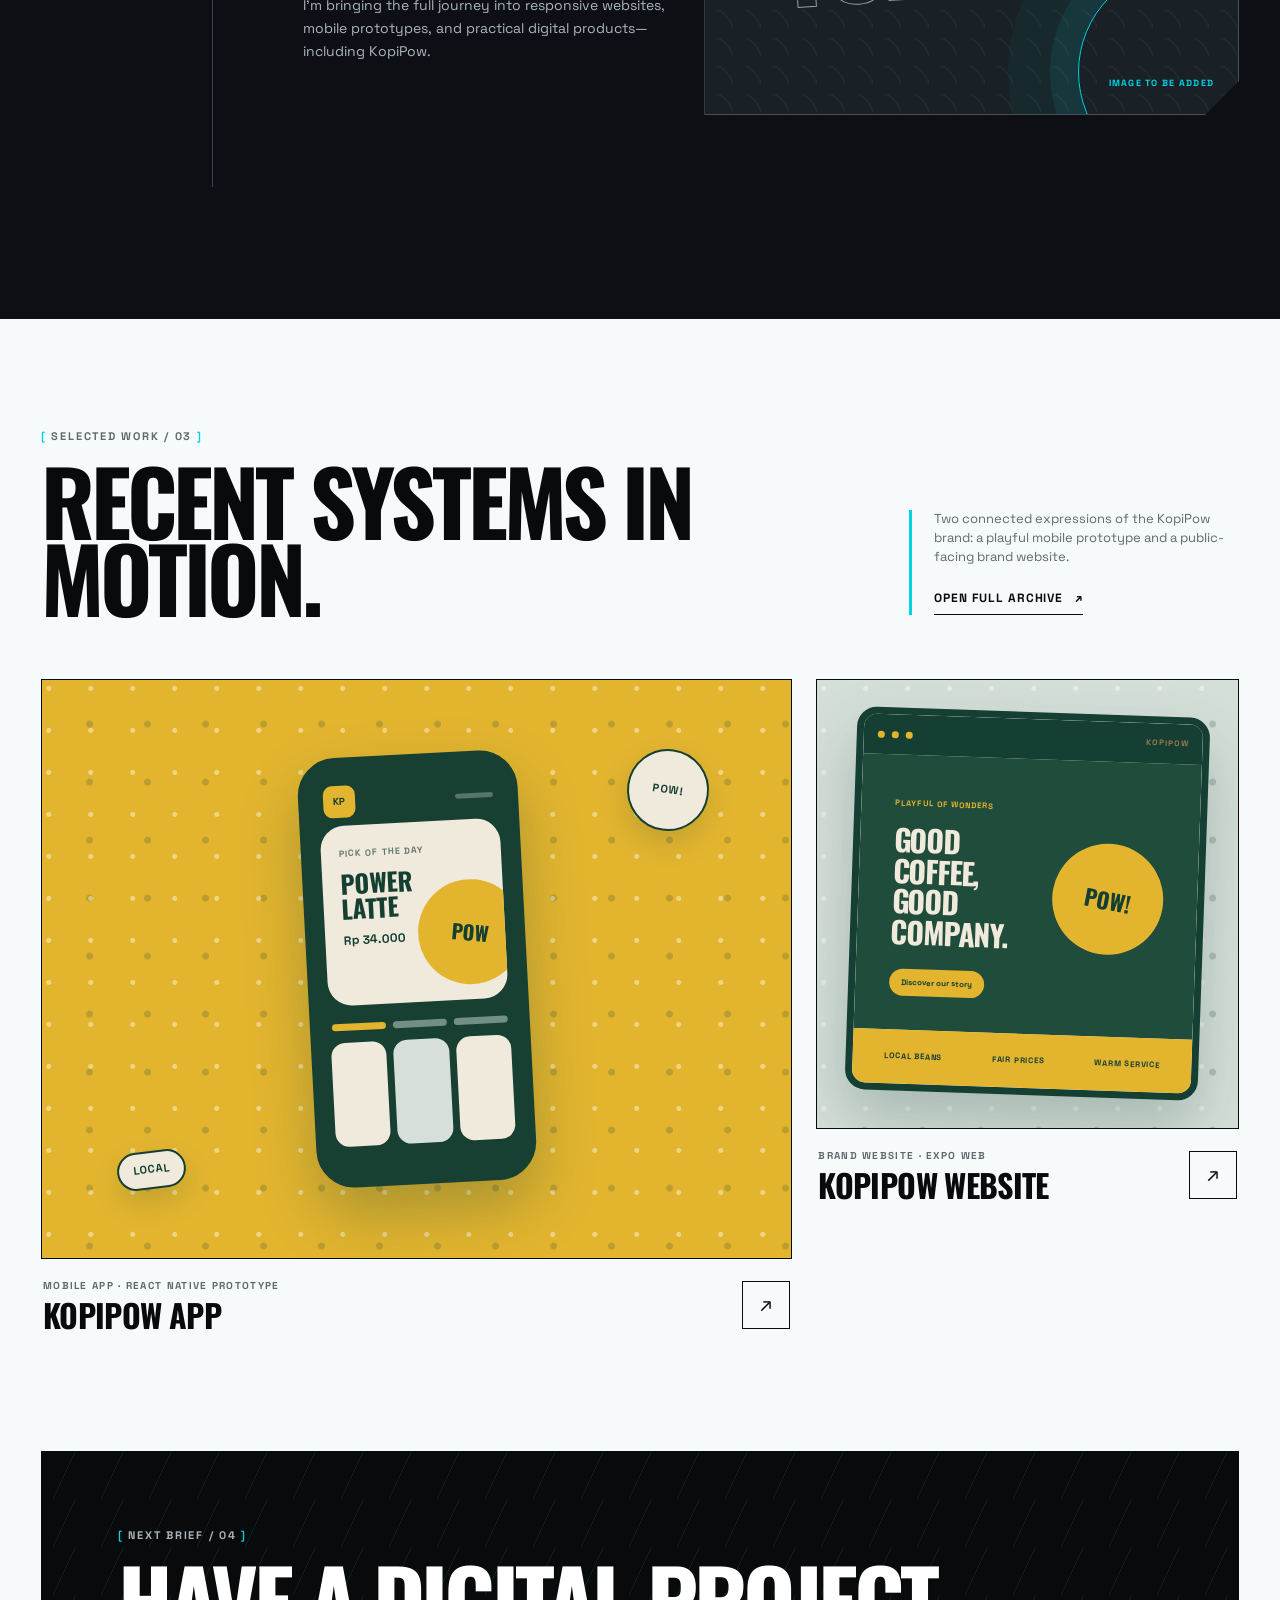
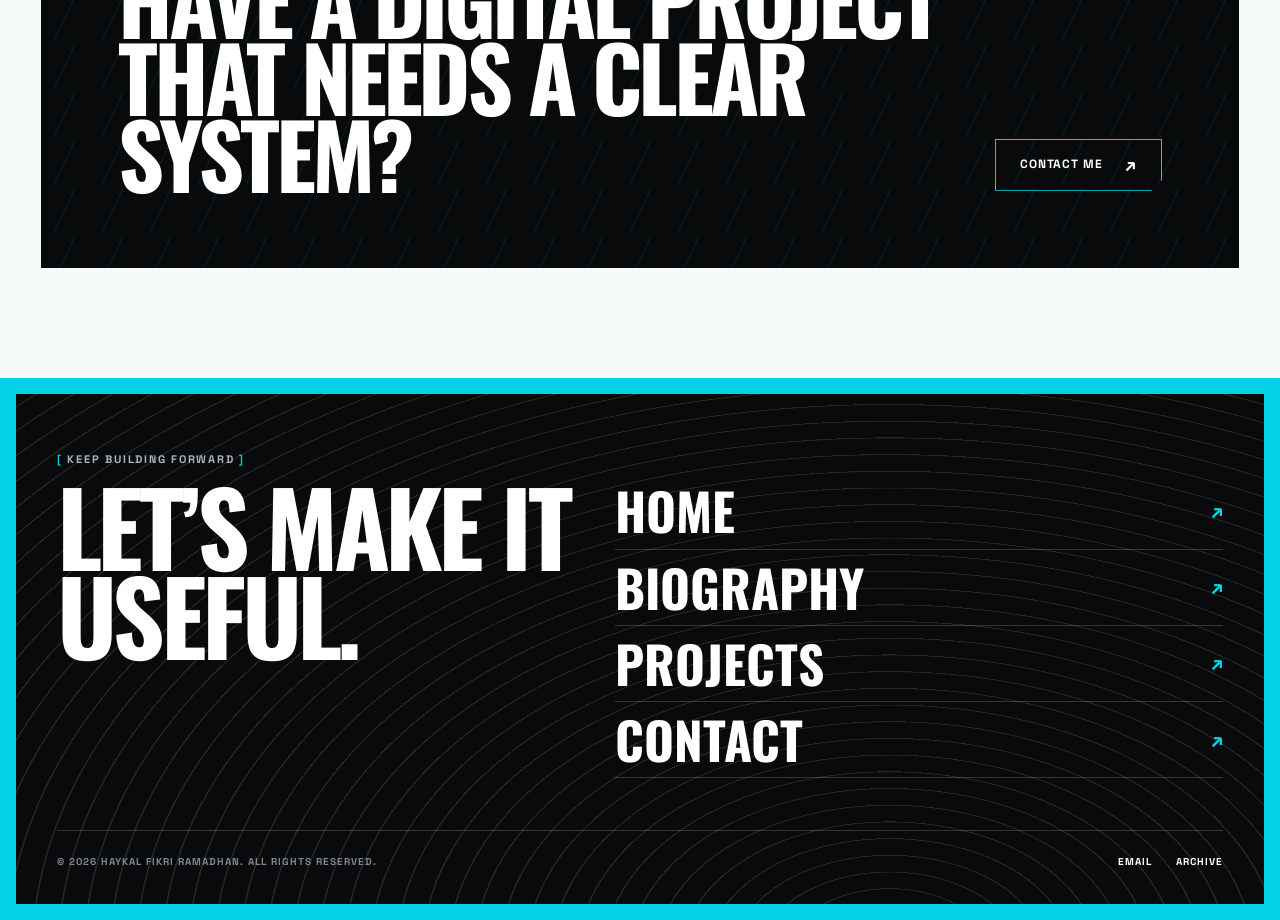
==== commit 6cb77cae: "Correct university and coffee timeline" ====
--- a/index.html
+++ b/index.html
@@ -173,7 +173,7 @@
             <article class="timeline-copy">
               <p class="timeline-code">EDU_02 / TASIKMALAYA</p>
               <h3>Into<br>Informatics.</h3>
-              <p>I returned to Indonesia and began studying Informatics at Universitas Siliwangi, building a foundation in software, web systems, and data.</p>
+              <p>I began studying Informatics at Universitas Siliwangi, building a foundation in software, web systems, and data.</p>
             </article>
             <div class="timeline-media timeline-media-university" role="img" aria-label="Placeholder for a photo from Universitas Siliwangi">
               <span>University archive / 2018</span><b>UNSIL</b><small>Image to be added</small>
@@ -184,12 +184,38 @@
             <time class="timeline-year" datetime="2020">2020</time>
             <span class="timeline-node" aria-hidden="true"></span>
             <article class="timeline-copy">
-              <p class="timeline-code">RESEARCH_01 / WEB SECURITY</p>
-              <h3>Learning<br>by testing.</h3>
-              <p>I co-authored a study on implementing a web application firewall with the DataDome–NGINX module, exploring practical protection against web attacks.</p>
-            </article>
-            <div class="timeline-media timeline-media-research" role="img" aria-label="Placeholder for an image connected to Haykal's 2020 web security research">
-              <span>Research archive / 2020</span><b>WAF</b><small>Image to be added</small>
+              <p class="timeline-code">PAUSE_01 / COFFEE BUSINESS</p>
+              <h3>Time away.<br>Hands-on work.</h3>
+              <p>I took time away from university and focused on the coffee business, gaining practical experience beyond the classroom.</p>
+            </article>
+            <div class="timeline-media timeline-media-coffee" role="img" aria-label="Placeholder for a photo from Haykal's coffee business in 2020">
+              <span>Coffee archive / 2020</span><b>Coffee</b><small>Image to be added</small>
+            </div>
+          </li>
+
+          <li class="timeline-entry reveal">
+            <time class="timeline-year" datetime="2021">2021</time>
+            <span class="timeline-node" aria-hidden="true"></span>
+            <article class="timeline-copy">
+              <p class="timeline-code">RETURN_02 / UNIVERSITY</p>
+              <h3>Back to<br>Informatics.</h3>
+              <p>I returned to Universitas Siliwangi and resumed my Informatics degree, bringing practical working experience back into my studies.</p>
+            </article>
+            <div class="timeline-media timeline-media-resume" role="img" aria-label="Placeholder for a photo from Haykal's return to university in 2021">
+              <span>University archive / 2021</span><b>Resume</b><small>Image to be added</small>
+            </div>
+          </li>
+
+          <li class="timeline-entry reveal">
+            <time class="timeline-year" datetime="2022">2022—25</time>
+            <span class="timeline-node" aria-hidden="true"></span>
+            <article class="timeline-copy">
+              <p class="timeline-code">WORK_01 / COFFEE BUSINESS</p>
+              <h3>Study. Work.<br>Repeat.</h3>
+              <p>While continuing university, I returned to the coffee business from 2022 through 2025, balancing academic commitments with hands-on business experience.</p>
+            </article>
+            <div class="timeline-media timeline-media-coffee-years" role="img" aria-label="Placeholder for a photo from Haykal's coffee business between 2022 and 2025">
+              <span>Coffee archive / 2022—25</span><b>Balance</b><small>Image to be added</small>
             </div>
           </li>
 
--- a/assets/styles.css
+++ b/assets/styles.css
@@ -259,8 +259,12 @@
 .timeline-media-return::before { background-image: repeating-linear-gradient(45deg, transparent 0 24px, rgba(2,210,227,.09) 25px 26px); }
 .timeline-media-university { background: #211f28; }
 .timeline-media-university::before { background-image: radial-gradient(circle, rgba(255,255,255,.13) 1px, transparent 1.5px); background-size: 18px 18px; }
-.timeline-media-research { background: #122328; }
-.timeline-media-research::before { background-image: linear-gradient(90deg, transparent 49%, rgba(2,210,227,.12) 50%, transparent 51%), linear-gradient(transparent 49%, rgba(2,210,227,.12) 50%, transparent 51%); background-size: 38px 38px; }
+.timeline-media-coffee { background: #292117; }
+.timeline-media-coffee::before { background-image: radial-gradient(circle at 50% 50%, transparent 0 18px, rgba(255,255,255,.08) 19px 20px, transparent 21px); background-size: 70px 70px; }
+.timeline-media-resume { background: #172329; }
+.timeline-media-resume::before { background-image: linear-gradient(90deg, transparent 49%, rgba(2,210,227,.12) 50%, transparent 51%), linear-gradient(transparent 49%, rgba(2,210,227,.12) 50%, transparent 51%); background-size: 38px 38px; }
+.timeline-media-coffee-years { background: #261d1a; }
+.timeline-media-coffee-years::before { background-image: repeating-linear-gradient(120deg, transparent 0 30px, rgba(255,255,255,.07) 31px 32px); }
 .timeline-media-thesis { background: #24211a; }
 .timeline-media-thesis::before { background-image: repeating-linear-gradient(0deg, transparent 0 27px, rgba(255,255,255,.08) 28px 29px); }
 .timeline-media-now { background: #192127; }
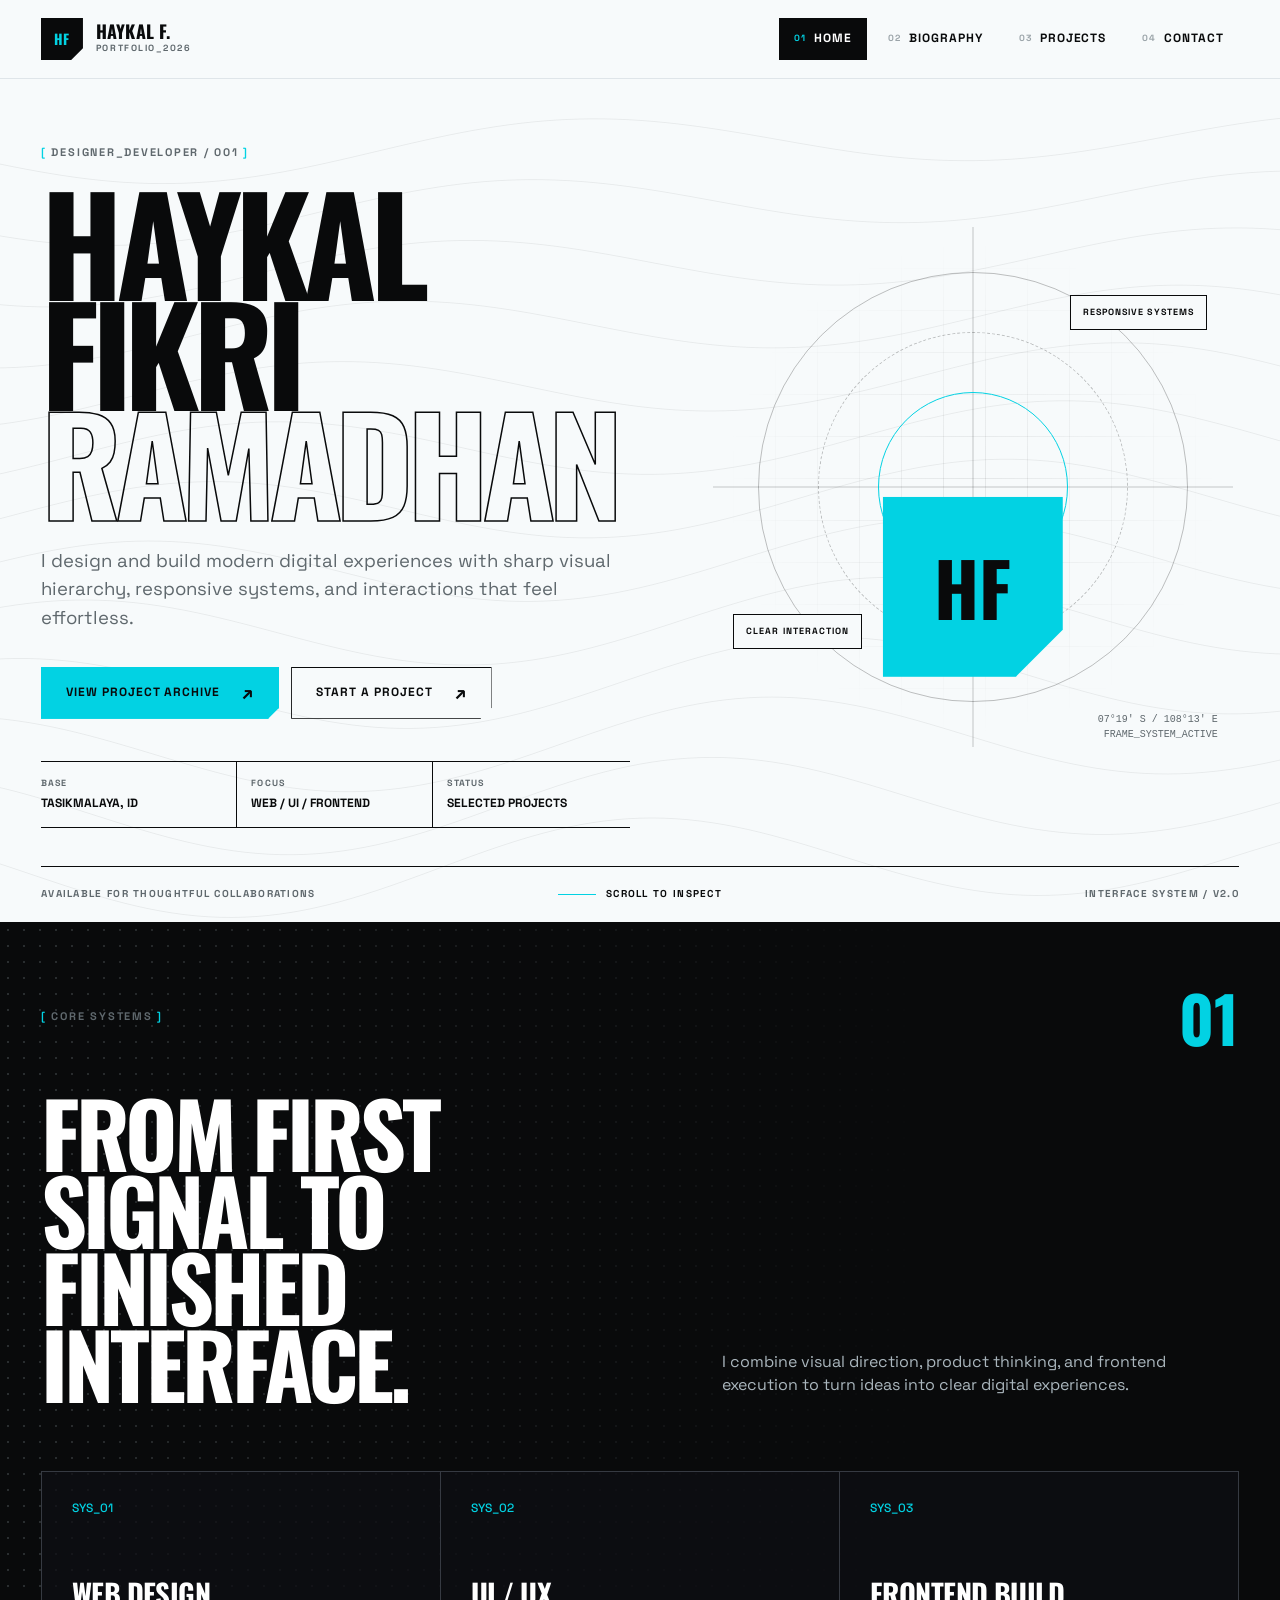
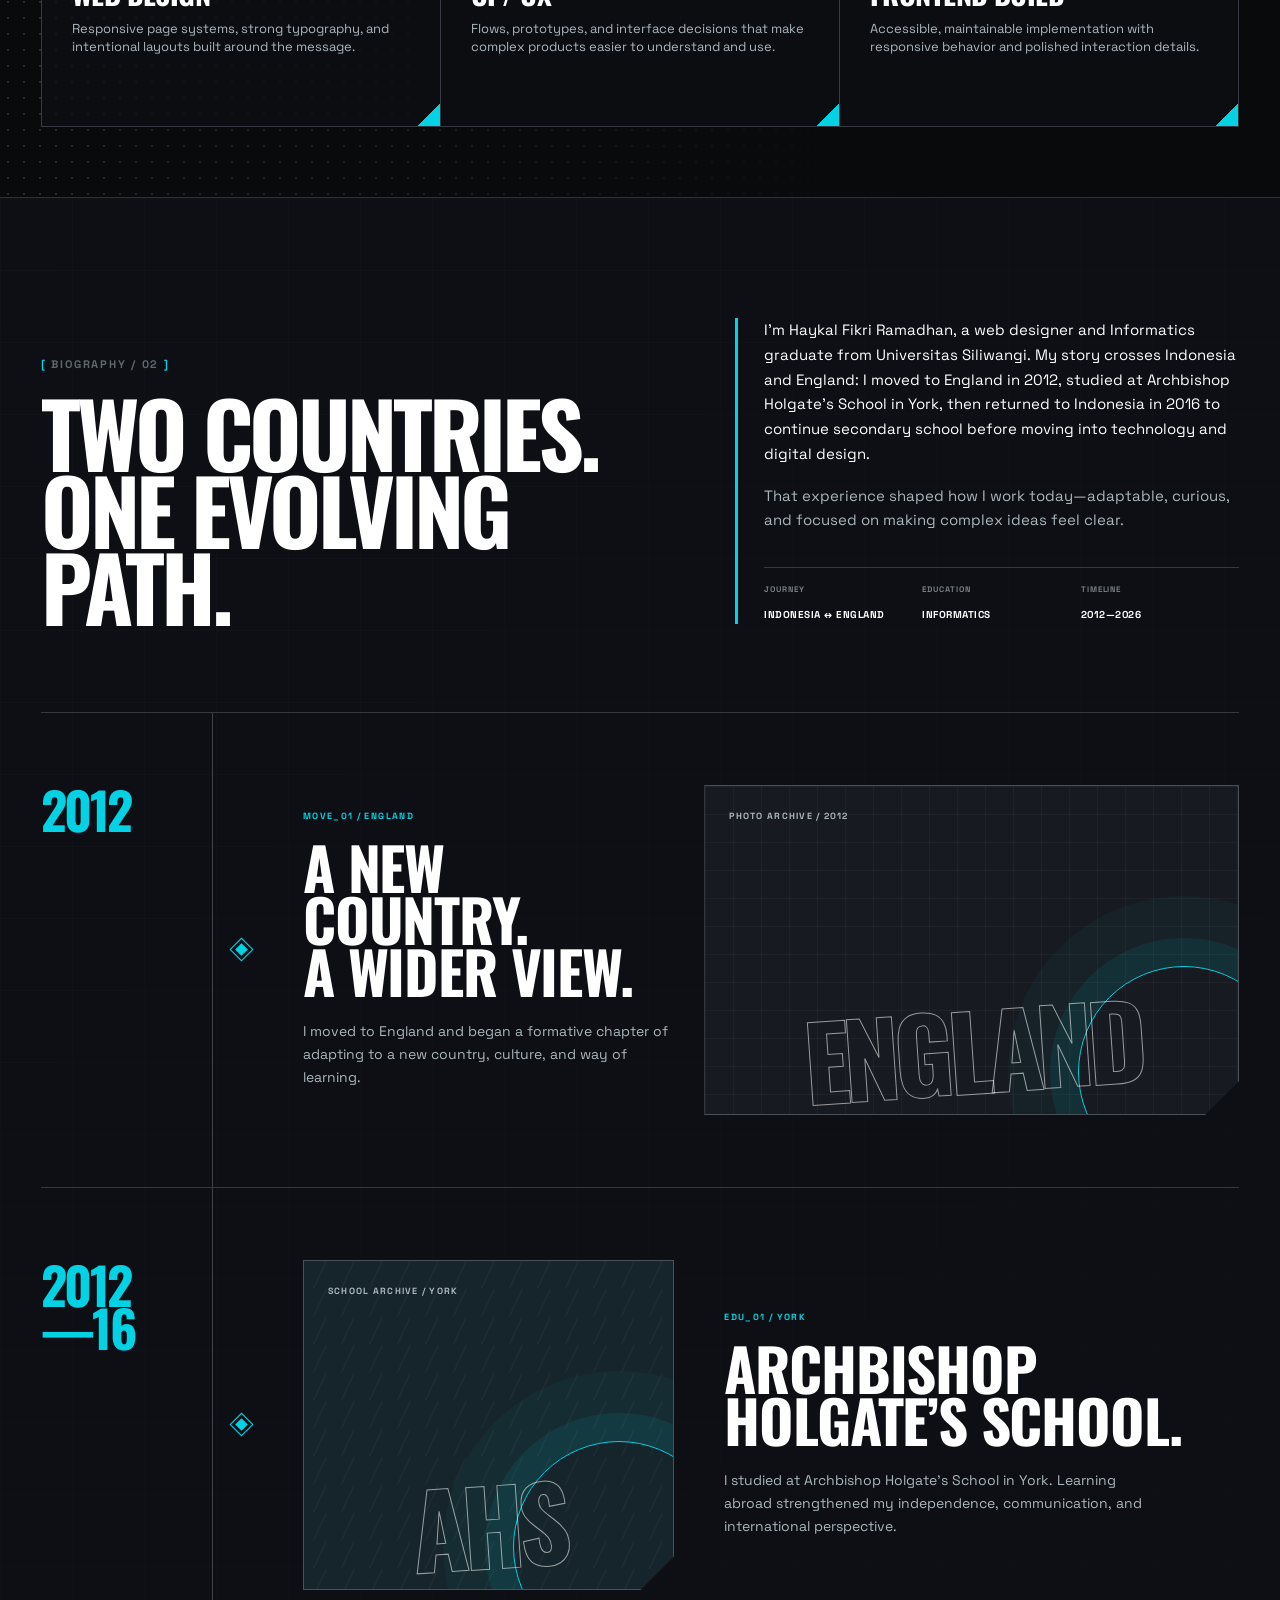
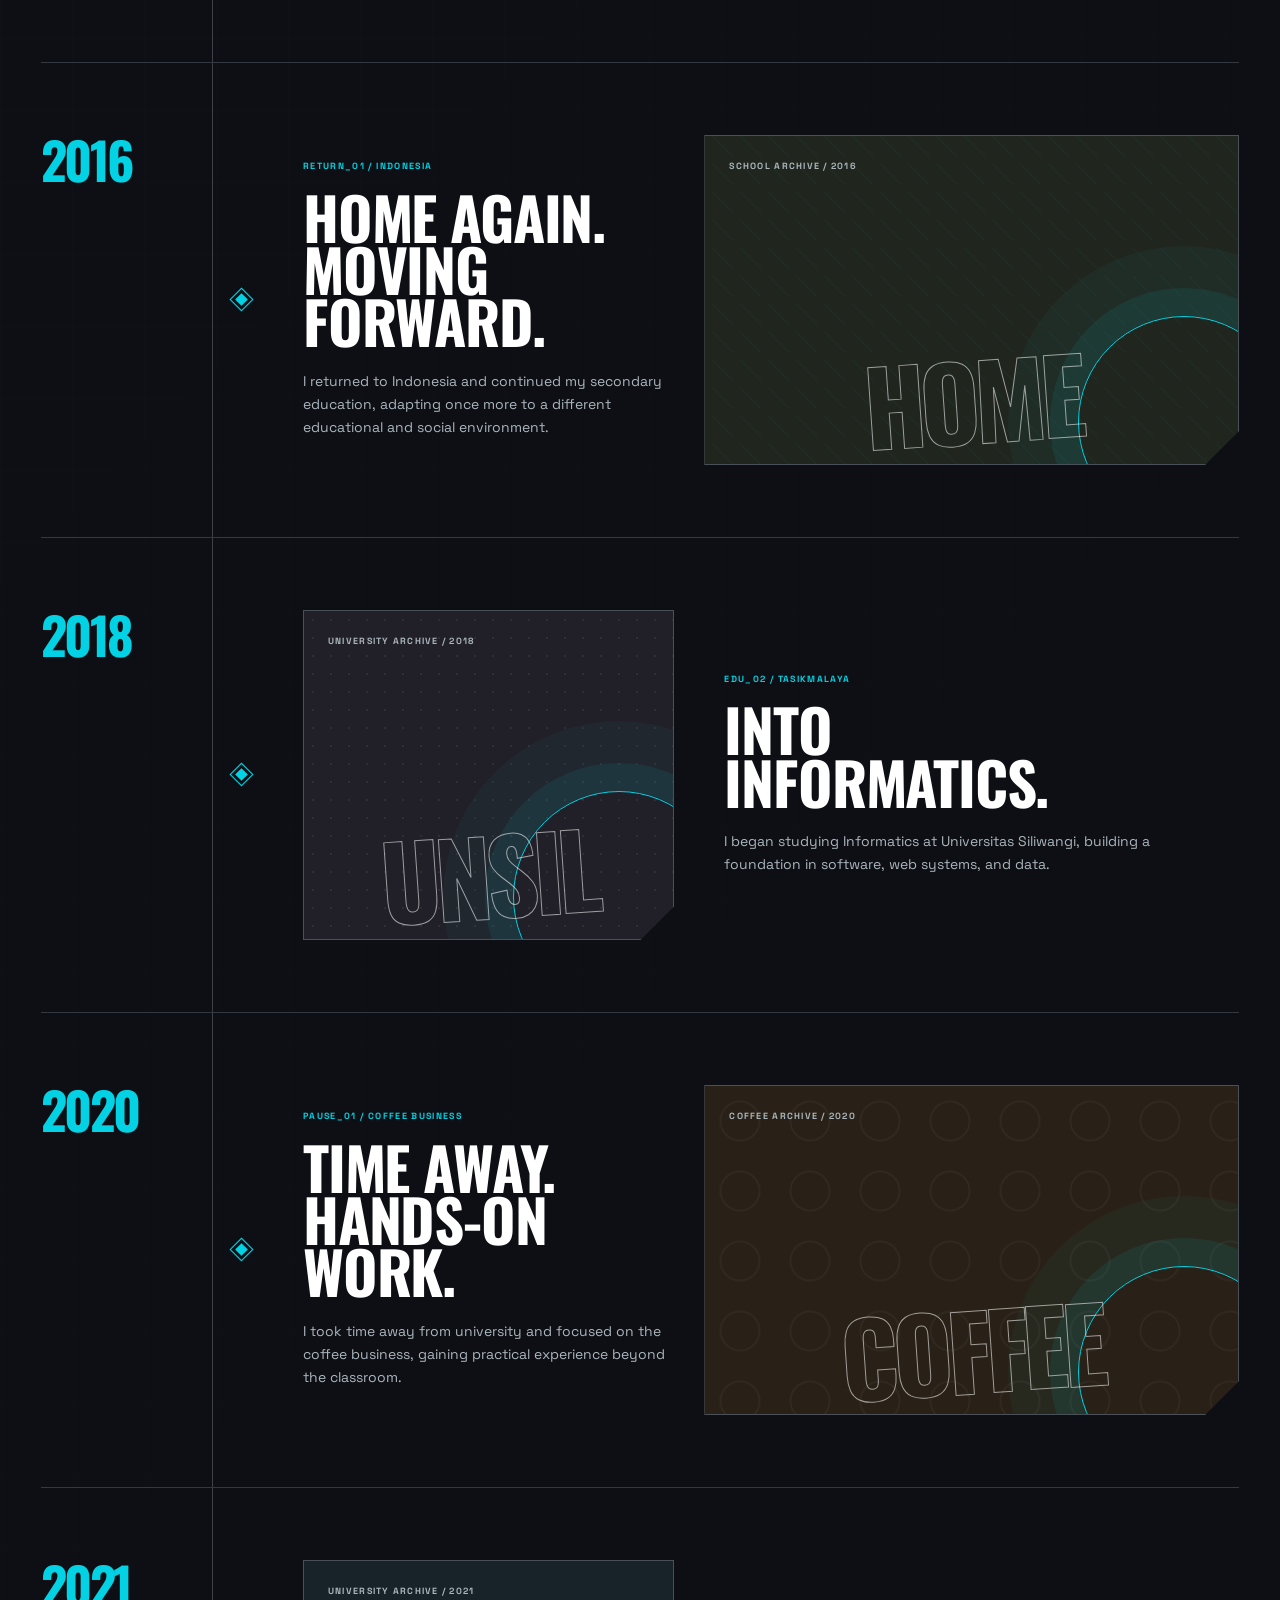
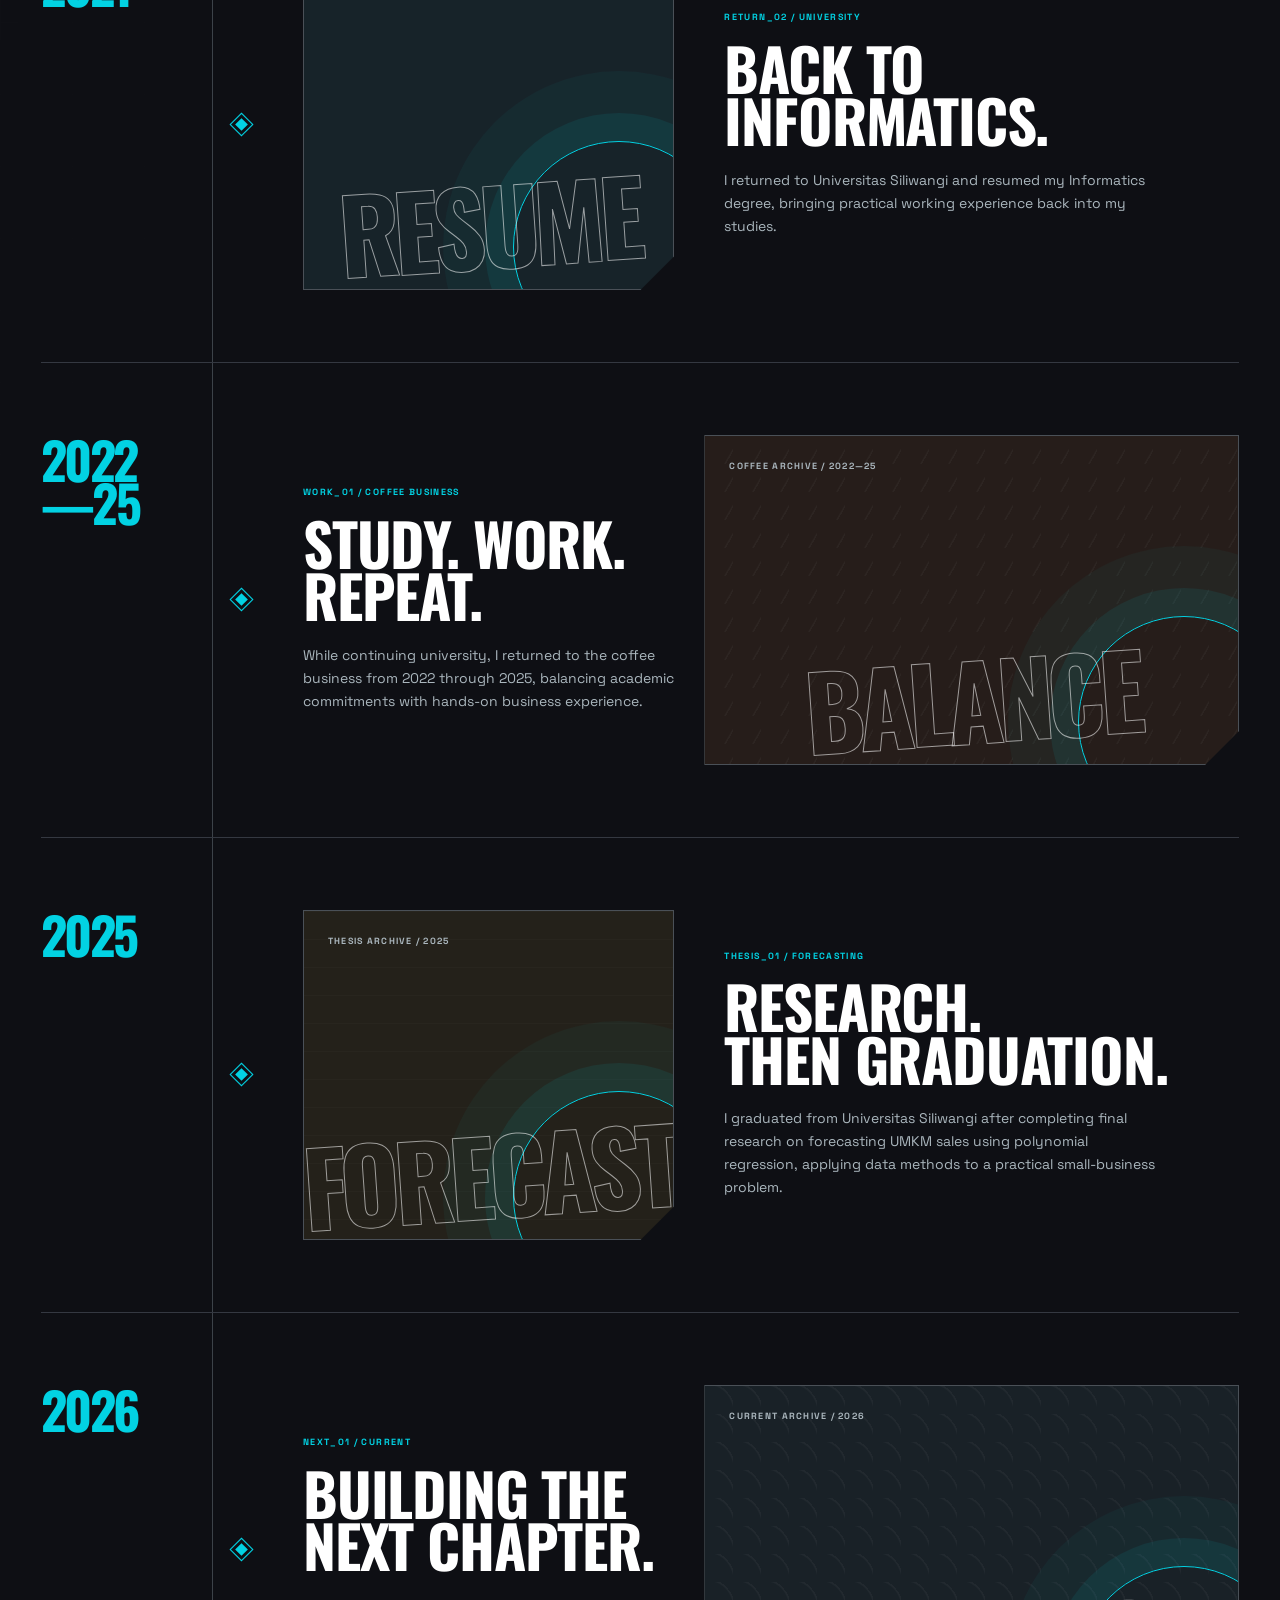
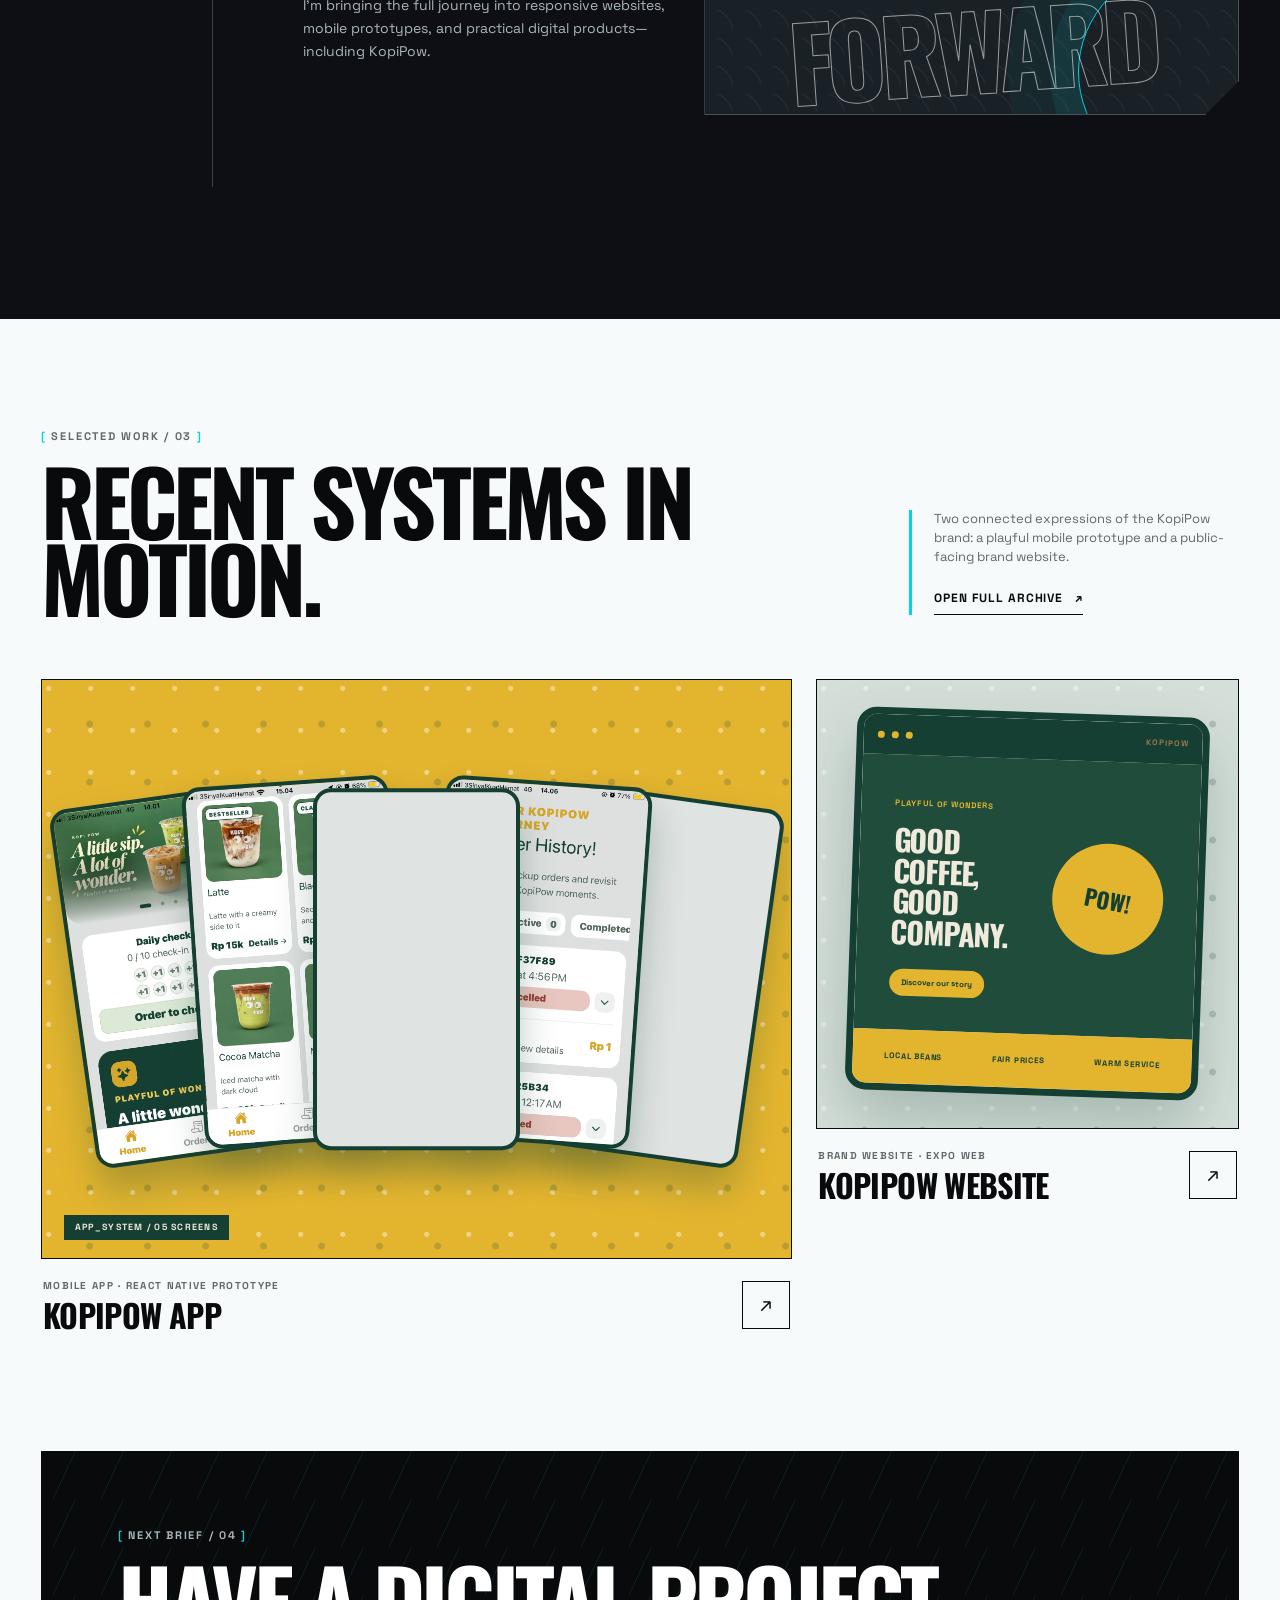
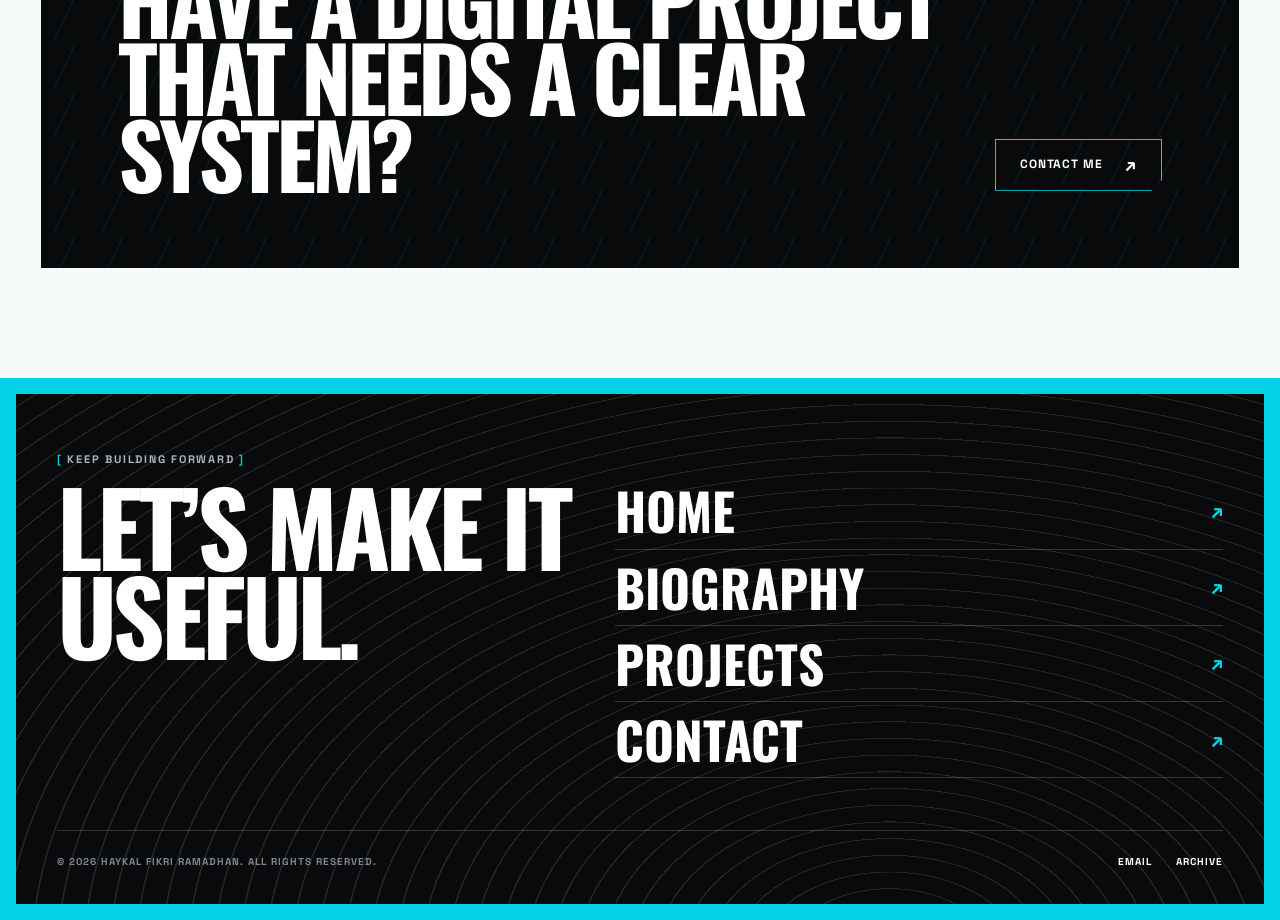
==== commit b863253c: "Add KopiPow app screenshots" ====
--- a/index.html
+++ b/index.html
@@ -136,8 +136,8 @@
               <h3>A new country.<br>A wider view.</h3>
               <p>I moved to England and began a formative chapter of adapting to a new country, culture, and way of learning.</p>
             </article>
-            <div class="timeline-media timeline-media-england" role="img" aria-label="Placeholder for a photo from Haykal's move to England in 2012">
-              <span>Photo archive / 2012</span><b>England</b><small>Image to be added</small>
+            <div class="timeline-media timeline-media-england" role="img" aria-label="Graphic marker for Haykal's move to England in 2012">
+              <span>Photo archive / 2012</span><b>England</b>
             </div>
           </li>
 
@@ -149,8 +149,8 @@
               <h3>Archbishop<br>Holgate’s School.</h3>
               <p>I studied at Archbishop Holgate’s School in York. Learning abroad strengthened my independence, communication, and international perspective.</p>
             </article>
-            <div class="timeline-media timeline-media-school" role="img" aria-label="Placeholder for a photo from Archbishop Holgate's School">
-              <span>School archive / York</span><b>AHS</b><small>Image to be added</small>
+            <div class="timeline-media timeline-media-school" role="img" aria-label="Graphic marker for Archbishop Holgate's School">
+              <span>School archive / York</span><b>AHS</b>
             </div>
           </li>
 
@@ -162,8 +162,8 @@
               <h3>Home again.<br>Moving forward.</h3>
               <p>I returned to Indonesia and continued my secondary education, adapting once more to a different educational and social environment.</p>
             </article>
-            <div class="timeline-media timeline-media-return" role="img" aria-label="Placeholder for a photo from Haykal's return to Indonesia in 2016">
-              <span>School archive / 2016</span><b>Home</b><small>Image to be added</small>
+            <div class="timeline-media timeline-media-return" role="img" aria-label="Graphic marker for Haykal's return to Indonesia in 2016">
+              <span>School archive / 2016</span><b>Home</b>
             </div>
           </li>
 
@@ -175,8 +175,8 @@
               <h3>Into<br>Informatics.</h3>
               <p>I began studying Informatics at Universitas Siliwangi, building a foundation in software, web systems, and data.</p>
             </article>
-            <div class="timeline-media timeline-media-university" role="img" aria-label="Placeholder for a photo from Universitas Siliwangi">
-              <span>University archive / 2018</span><b>UNSIL</b><small>Image to be added</small>
+            <div class="timeline-media timeline-media-university" role="img" aria-label="Graphic marker for Universitas Siliwangi">
+              <span>University archive / 2018</span><b>UNSIL</b>
             </div>
           </li>
 
@@ -188,8 +188,8 @@
               <h3>Time away.<br>Hands-on work.</h3>
               <p>I took time away from university and focused on the coffee business, gaining practical experience beyond the classroom.</p>
             </article>
-            <div class="timeline-media timeline-media-coffee" role="img" aria-label="Placeholder for a photo from Haykal's coffee business in 2020">
-              <span>Coffee archive / 2020</span><b>Coffee</b><small>Image to be added</small>
+            <div class="timeline-media timeline-media-coffee" role="img" aria-label="Graphic marker for Haykal's coffee business in 2020">
+              <span>Coffee archive / 2020</span><b>Coffee</b>
             </div>
           </li>
 
@@ -201,8 +201,8 @@
               <h3>Back to<br>Informatics.</h3>
               <p>I returned to Universitas Siliwangi and resumed my Informatics degree, bringing practical working experience back into my studies.</p>
             </article>
-            <div class="timeline-media timeline-media-resume" role="img" aria-label="Placeholder for a photo from Haykal's return to university in 2021">
-              <span>University archive / 2021</span><b>Resume</b><small>Image to be added</small>
+            <div class="timeline-media timeline-media-resume" role="img" aria-label="Graphic marker for Haykal's return to university in 2021">
+              <span>University archive / 2021</span><b>Resume</b>
             </div>
           </li>
 
@@ -214,8 +214,8 @@
               <h3>Study. Work.<br>Repeat.</h3>
               <p>While continuing university, I returned to the coffee business from 2022 through 2025, balancing academic commitments with hands-on business experience.</p>
             </article>
-            <div class="timeline-media timeline-media-coffee-years" role="img" aria-label="Placeholder for a photo from Haykal's coffee business between 2022 and 2025">
-              <span>Coffee archive / 2022—25</span><b>Balance</b><small>Image to be added</small>
+            <div class="timeline-media timeline-media-coffee-years" role="img" aria-label="Graphic marker for Haykal's coffee business between 2022 and 2025">
+              <span>Coffee archive / 2022—25</span><b>Balance</b>
             </div>
           </li>
 
@@ -227,8 +227,8 @@
               <h3>Research.<br>Then graduation.</h3>
               <p>I graduated from Universitas Siliwangi after completing final research on forecasting UMKM sales using polynomial regression, applying data methods to a practical small-business problem.</p>
             </article>
-            <div class="timeline-media timeline-media-thesis" role="img" aria-label="Placeholder for an image connected to Haykal's 2025 thesis">
-              <span>Thesis archive / 2025</span><b>Forecast</b><small>Image to be added</small>
+            <div class="timeline-media timeline-media-thesis" role="img" aria-label="Graphic marker for Haykal's 2025 thesis">
+              <span>Thesis archive / 2025</span><b>Forecast</b>
             </div>
           </li>
 
@@ -240,8 +240,8 @@
               <h3>Building the<br>next chapter.</h3>
               <p>I’m bringing the full journey into responsive websites, mobile prototypes, and practical digital products—including KopiPow.</p>
             </article>
-            <div class="timeline-media timeline-media-now" role="img" aria-label="Placeholder for a current portrait of Haykal">
-              <span>Current archive / 2026</span><b>Forward</b><small>Image to be added</small>
+            <div class="timeline-media timeline-media-now" role="img" aria-label="Graphic marker for Haykal's current work in 2026">
+              <span>Current archive / 2026</span><b>Forward</b>
             </div>
           </li>
         </ol>
@@ -264,14 +264,14 @@
         <div class="featured-grid">
           <a class="project-card project-card-large reveal" href="projects.html#kopipow-app">
             <div class="project-preview preview-kopipow-app">
-              <div class="kopipow-phone" aria-hidden="true">
-                <div class="kopipow-phone-top"><span class="kopipow-mini-logo">KP</span><i></i></div>
-                <div class="kopipow-app-hero"><small>Pick of the day</small><strong>Power Latte</strong><span>Rp 34.000</span><b>POW</b></div>
-                <div class="kopipow-app-tabs"><span></span><span></span><span></span></div>
-                <div class="kopipow-menu-row"><i></i><i></i><i></i></div>
+              <div class="kopipow-shot-gallery" aria-label="Five KopiPow mobile app screens">
+                <img class="kopipow-shot" src="assets/images/kopipow/app-home.png" alt="KopiPow mobile app home screen with drinks and daily check-in" loading="lazy" decoding="async" />
+                <img class="kopipow-shot" src="assets/images/kopipow/app-menu.png" alt="KopiPow mobile app product menu showing coffee and matcha drinks" loading="lazy" decoding="async" />
+                <img class="kopipow-shot" src="assets/images/kopipow/app-order.png" alt="KopiPow mobile app ordering screen with pickup and delivery choices" loading="lazy" decoding="async" />
+                <img class="kopipow-shot" src="assets/images/kopipow/app-order-history.png" alt="KopiPow mobile app order history screen" loading="lazy" decoding="async" />
+                <img class="kopipow-shot" src="assets/images/kopipow/app-profile.png" alt="KopiPow mobile app member profile screen" loading="lazy" decoding="async" />
               </div>
-              <span class="kopipow-burst burst-one" aria-hidden="true">POW!</span>
-              <span class="kopipow-burst burst-two" aria-hidden="true">LOCAL</span>
+              <span class="kopipow-screen-label" aria-hidden="true">APP_SYSTEM / 05 SCREENS</span>
             </div>
             <div class="project-meta">
               <div><p>Mobile App · React Native Prototype</p><h3>KopiPow App</h3></div>
--- a/assets/styles.css
+++ b/assets/styles.css
@@ -247,9 +247,8 @@
 .timeline-media::before { inset: 0; opacity: .48; background-image: linear-gradient(rgba(255,255,255,.08) 1px, transparent 1px), linear-gradient(90deg, rgba(255,255,255,.08) 1px, transparent 1px); background-size: 28px 28px; }
 .timeline-media::after { width: 210px; height: 210px; right: -52px; bottom: -64px; border: 1px solid var(--cyan); border-radius: 50%; box-shadow: 0 0 0 28px rgba(2,210,227,.08), 0 0 0 70px rgba(2,210,227,.04); }
 .timeline-media > * { position: relative; z-index: 2; }
-.timeline-media span, .timeline-media small { font-size: 9px; font-weight: 700; letter-spacing: .14em; text-transform: uppercase; }
+.timeline-media span { font-size: 9px; font-weight: 700; letter-spacing: .14em; text-transform: uppercase; }
 .timeline-media span { color: var(--steel); }
-.timeline-media small { align-self: flex-end; color: var(--cyan); }
 .timeline-media b { align-self: center; color: transparent; font: 700 clamp(4.5rem, 8vw, 8.5rem)/.8 var(--display); letter-spacing: -.06em; text-transform: uppercase; -webkit-text-stroke: 1px rgba(255,255,255,.56); transform: rotate(-4deg); }
 .timeline-entry:nth-child(even) .timeline-copy { grid-column: 4; grid-row: 1; padding-left: 20px; }
 .timeline-entry:nth-child(even) .timeline-media { grid-column: 3; grid-row: 1; }
@@ -319,24 +318,24 @@
 
 .preview-kopipow-app, .preview-kopipow-website { background: #e3b52f; }
 .preview-kopipow-app::before, .preview-kopipow-website::before { content: ""; position: absolute; inset: 0; background: radial-gradient(circle at 16% 20%, rgba(255,255,255,.42) 0 2px, transparent 3px), radial-gradient(circle at 82% 76%, rgba(20,63,50,.2) 0 3px, transparent 4px); background-size: 42px 42px, 58px 58px; }
-.kopipow-phone { position: relative; z-index: 2; width: 220px; min-height: 430px; padding: 15px; color: #153f32; background: #173f32; border: 5px solid #173f32; border-radius: 38px; box-shadow: 0 28px 60px rgba(21,63,50,.28); transform: rotate(-3deg); }
-.kopipow-phone-top { height: 48px; display: flex; align-items: center; justify-content: space-between; padding: 0 5px; }
-.kopipow-phone-top i { width: 38px; height: 5px; border-radius: 99px; background: #567467; }
-.kopipow-mini-logo { width: 32px; height: 32px; display: grid; place-items: center; border-radius: 9px; background: #e3b52f; font-size: 10px; font-weight: 800; }
-.kopipow-app-hero { position: relative; min-height: 180px; padding: 22px 18px; overflow: hidden; border-radius: 24px; background: #f0eadc; }
-.kopipow-app-hero small { display: block; color: #66786f; font-size: 9px; font-weight: 800; letter-spacing: .12em; text-transform: uppercase; }
-.kopipow-app-hero strong { display: block; max-width: 110px; margin-top: 10px; font-family: var(--display); font-size: 25px; line-height: 1; text-transform: uppercase; }
-.kopipow-app-hero span { display: block; margin-top: 12px; font-size: 12px; font-weight: 800; }
-.kopipow-app-hero b { position: absolute; right: -18px; bottom: 15px; width: 105px; height: 105px; display: grid; place-items: center; border-radius: 50%; background: #e3b52f; font: 800 20px/1 var(--display); transform: rotate(8deg); }
-.kopipow-app-tabs { display: flex; gap: 7px; padding: 18px 2px 12px; }
-.kopipow-app-tabs span { flex: 1; height: 7px; border-radius: 99px; background: #719083; }
-.kopipow-app-tabs span:first-child { background: #e3b52f; }
-.kopipow-menu-row { display: grid; grid-template-columns: repeat(3,1fr); gap: 7px; }
-.kopipow-menu-row i { height: 104px; border-radius: 14px; background: #f0eadc; }
-.kopipow-menu-row i:nth-child(2) { background: #d7dfda; }
-.kopipow-burst { position: absolute; z-index: 3; display: grid; place-items: center; border: 2px solid #153f32; color: #153f32; background: #f0eadc; font-size: 11px; font-weight: 800; letter-spacing: .08em; box-shadow: 0 12px 28px rgba(21,63,50,.16); }
-.burst-one { top: 12%; right: 11%; width: 82px; height: 82px; border-radius: 50%; transform: rotate(8deg); }
-.burst-two { bottom: 12%; left: 10%; padding: 9px 14px; border-radius: 999px; transform: rotate(-7deg); }
+.kopipow-shot-gallery { position: relative; z-index: 2; width: 92%; height: 88%; }
+.kopipow-shot {
+  position: absolute;
+  top: 50%;
+  width: 30%;
+  height: auto;
+  border: 4px solid #153f32;
+  border-radius: 18px;
+  background: #dfe3e1;
+  box-shadow: 0 22px 36px rgba(21,63,50,.28);
+  transform-origin: center;
+}
+.kopipow-shot:nth-child(1) { left: 0; z-index: 1; transform: translateY(-48%) rotate(-8deg); }
+.kopipow-shot:nth-child(2) { left: 17.5%; z-index: 2; transform: translateY(-52%) rotate(-4deg); }
+.kopipow-shot:nth-child(3) { left: 35%; z-index: 5; transform: translateY(-50%); }
+.kopipow-shot:nth-child(4) { left: 52.5%; z-index: 3; transform: translateY(-52%) rotate(4deg); }
+.kopipow-shot:nth-child(5) { left: 70%; z-index: 2; transform: translateY(-48%) rotate(8deg); }
+.kopipow-screen-label { position: absolute; z-index: 8; left: 22px; bottom: 18px; padding: 8px 11px; color: #f0eadc; background: #153f32; font: 800 9px/1 var(--sans); letter-spacing: .14em; text-transform: uppercase; }
 .preview-kopipow-website { background: #d5dfd9; }
 .kopipow-browser { position: relative; z-index: 2; width: 84%; overflow: hidden; border: 7px solid #153f32; border-radius: 20px; background: #f0eadc; box-shadow: 0 28px 60px rgba(21,63,50,.24); transform: rotate(2deg); }
 .kopipow-browser-bar { height: 40px; display: flex; align-items: center; gap: 7px; padding: 0 14px; color: #9b784e; background: #153f32; }
@@ -514,8 +513,13 @@
   .filter-bar { width: 100%; overflow-x: auto; }
   .filter-button { flex: 1 0 auto; }
   .projects-section { padding-bottom: 90px; }
-  .kopipow-phone { width: 185px; min-height: 370px; }
-  .kopipow-menu-row i { height: 75px; }
+  .kopipow-shot-gallery { width: 98%; height: 84%; }
+  .kopipow-shot { width: 35%; border-width: 3px; border-radius: 14px; }
+  .kopipow-shot:nth-child(1) { left: -3%; }
+  .kopipow-shot:nth-child(2) { left: 14%; }
+  .kopipow-shot:nth-child(3) { left: 32.5%; }
+  .kopipow-shot:nth-child(4) { left: 51%; }
+  .kopipow-shot:nth-child(5) { left: 68%; }
   .kopipow-browser { width: 92%; }
   .kopipow-web-hero { min-height: 220px; padding: 24px; }
   .kopipow-web-hero strong { font-size: 24px; }
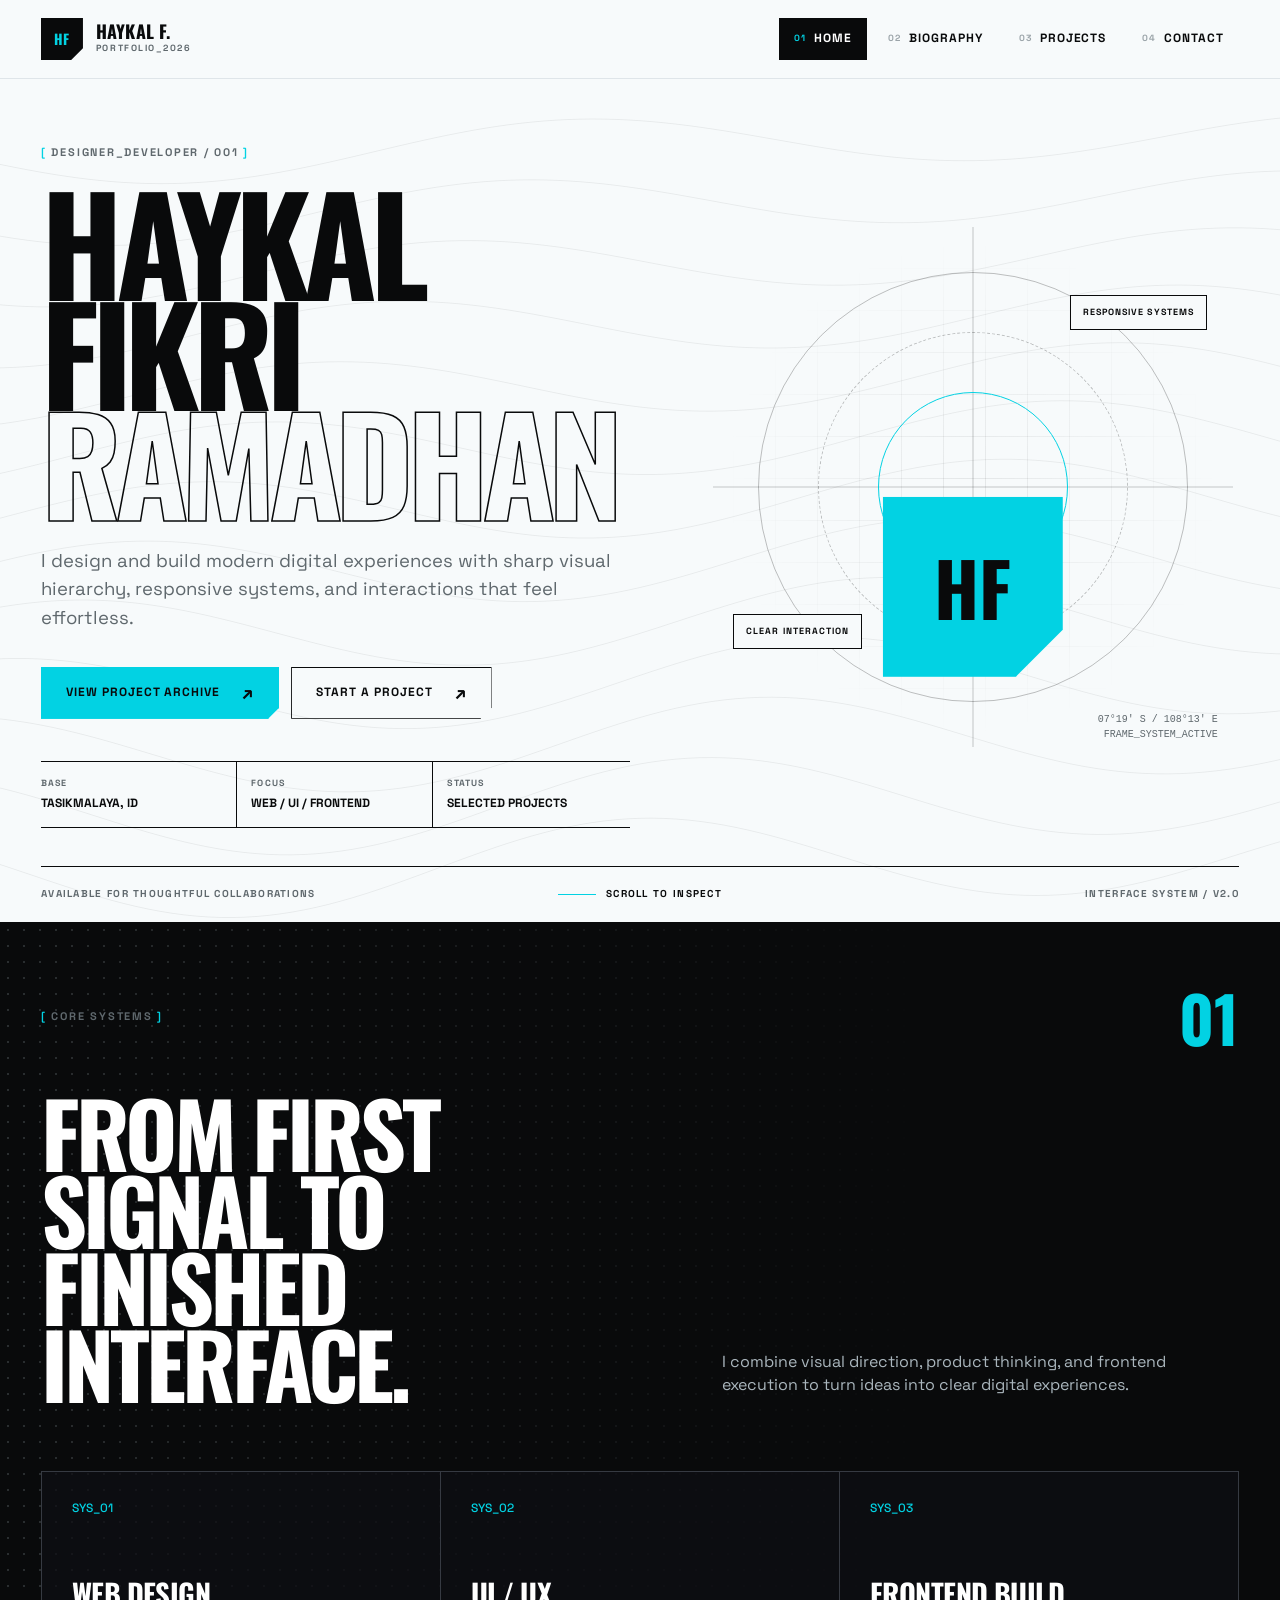
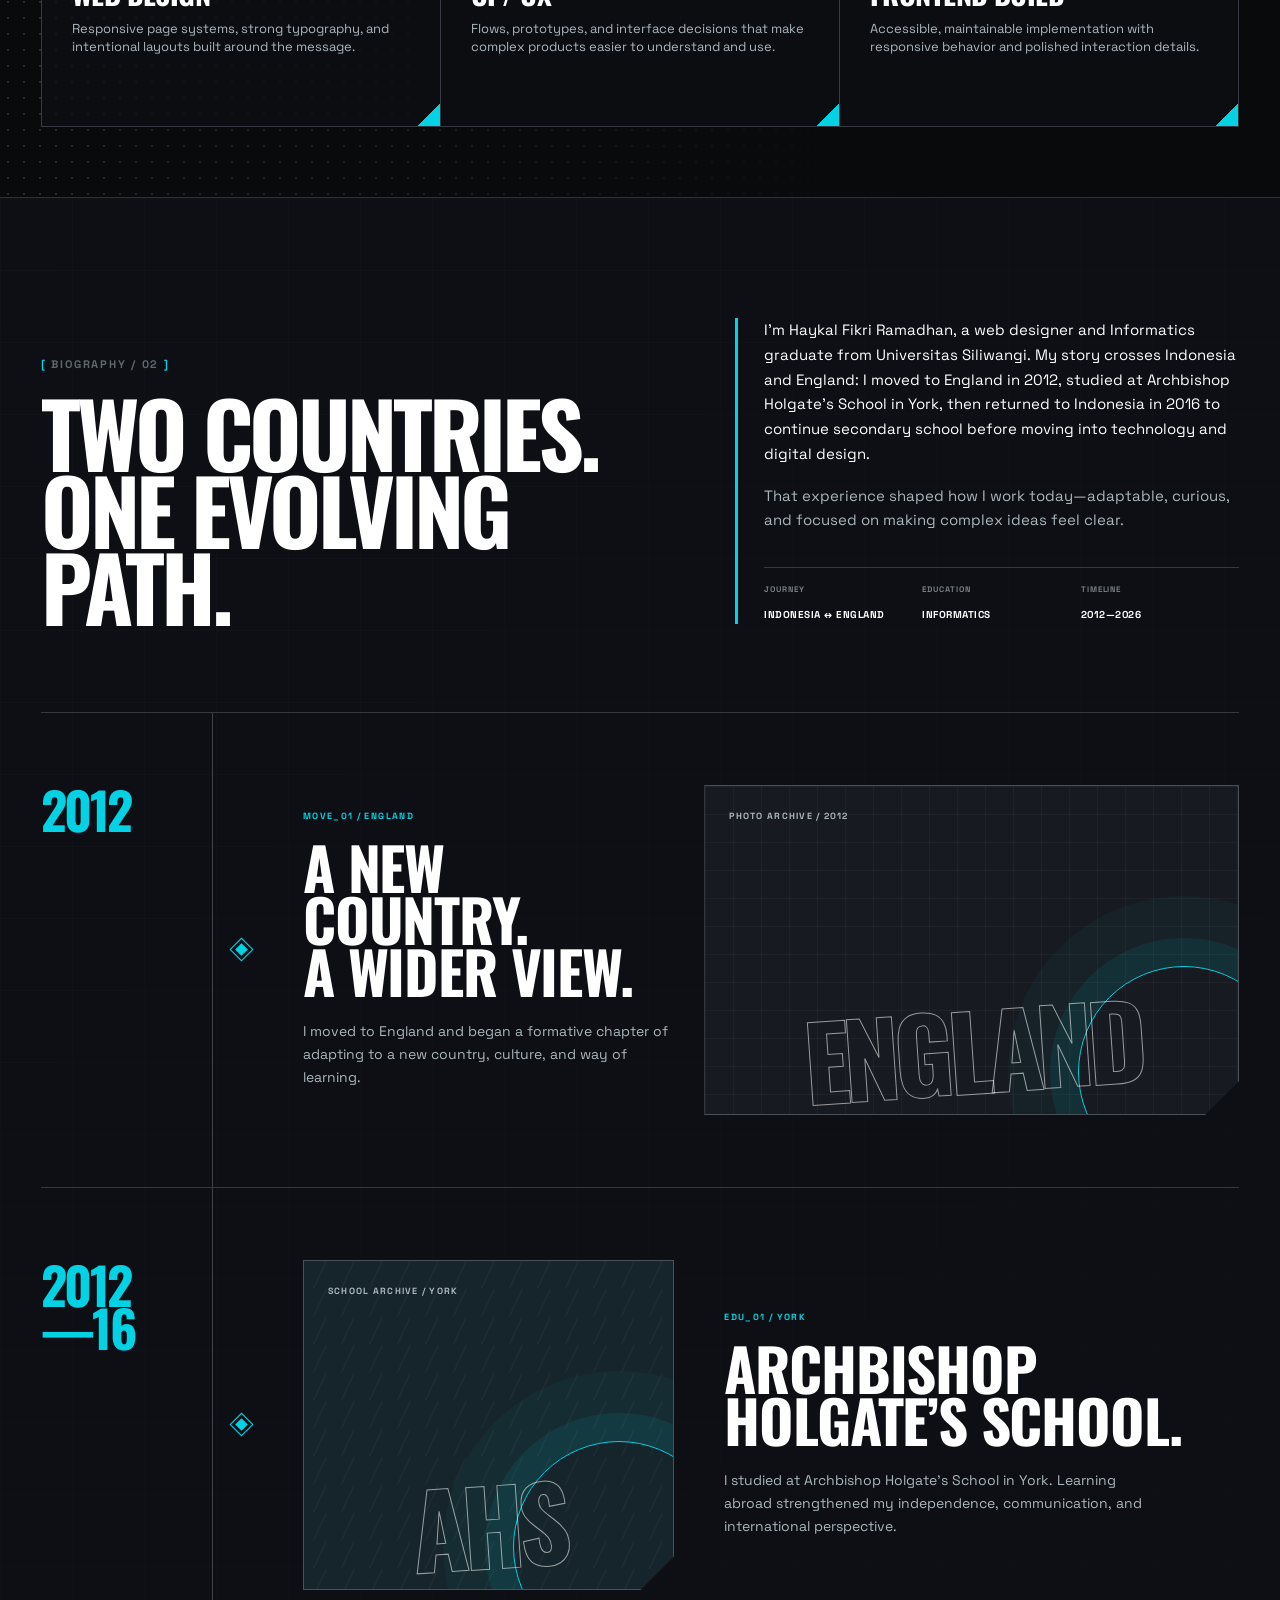
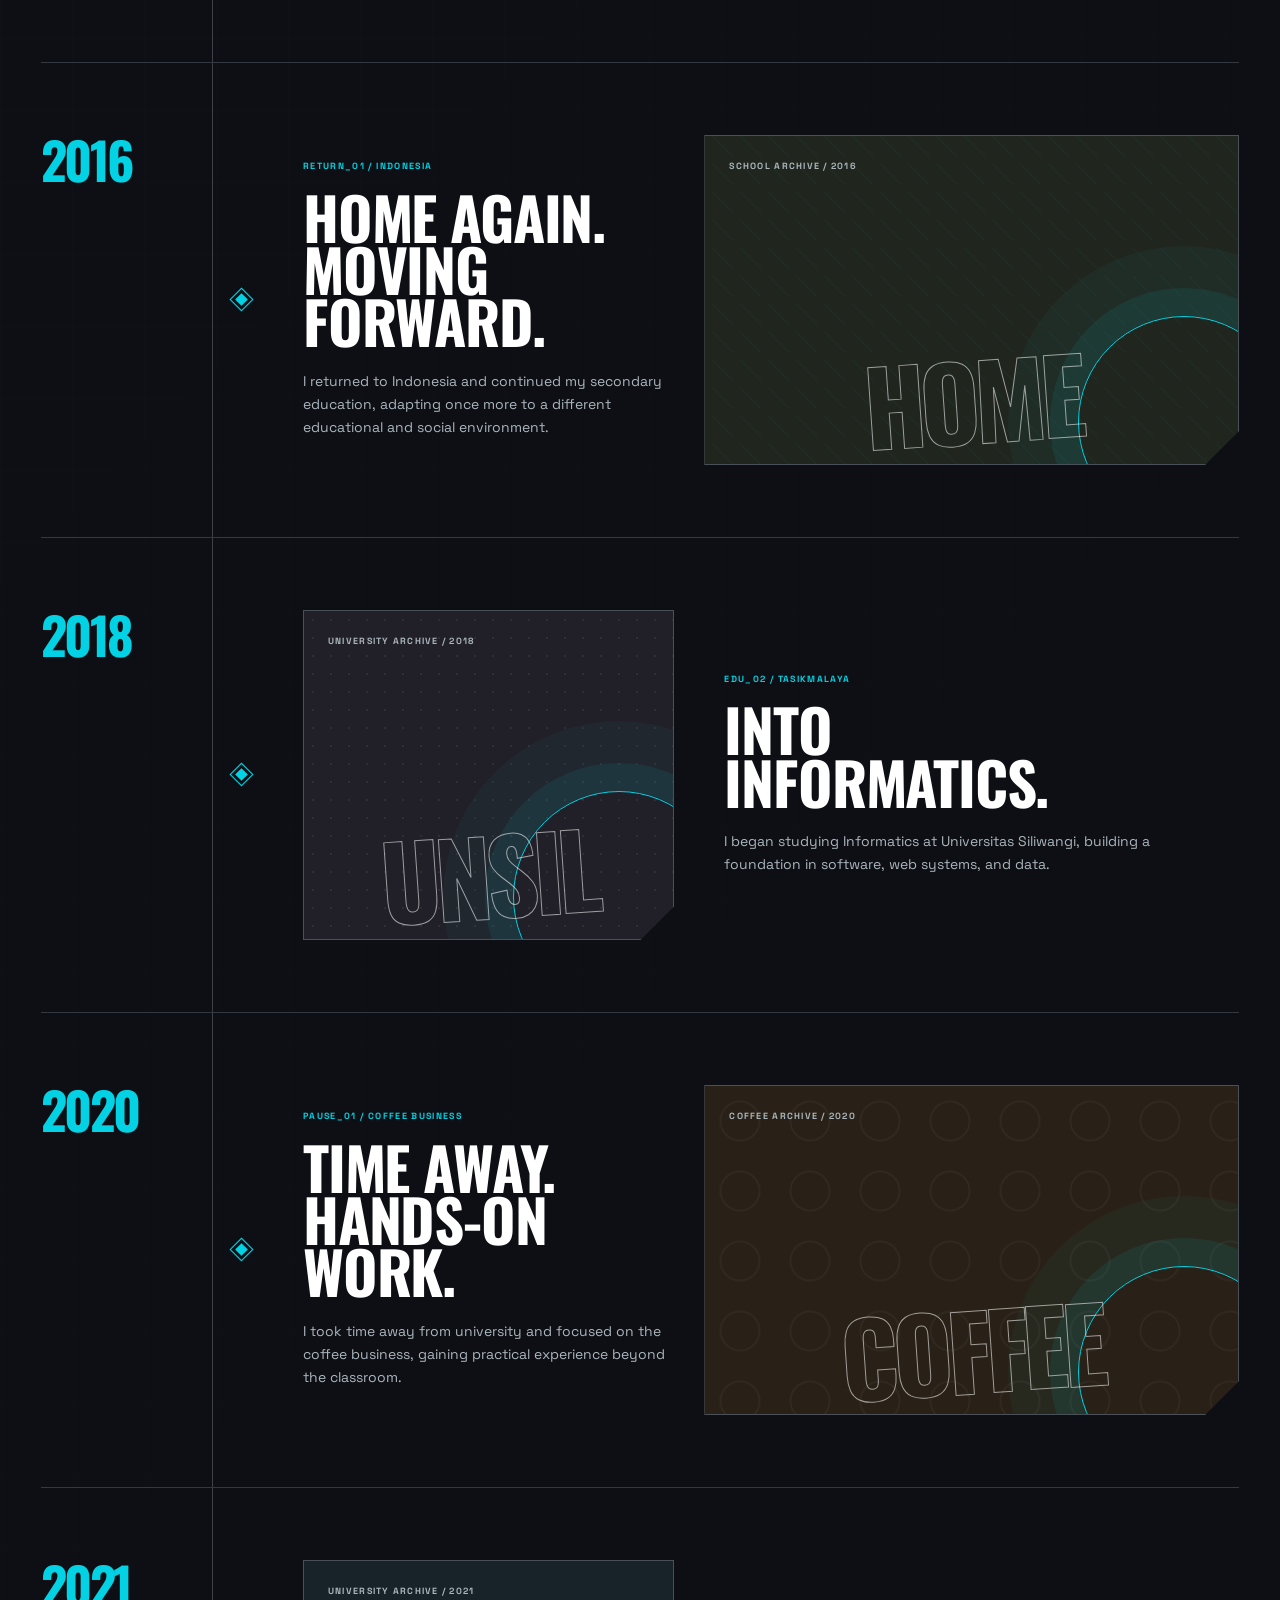
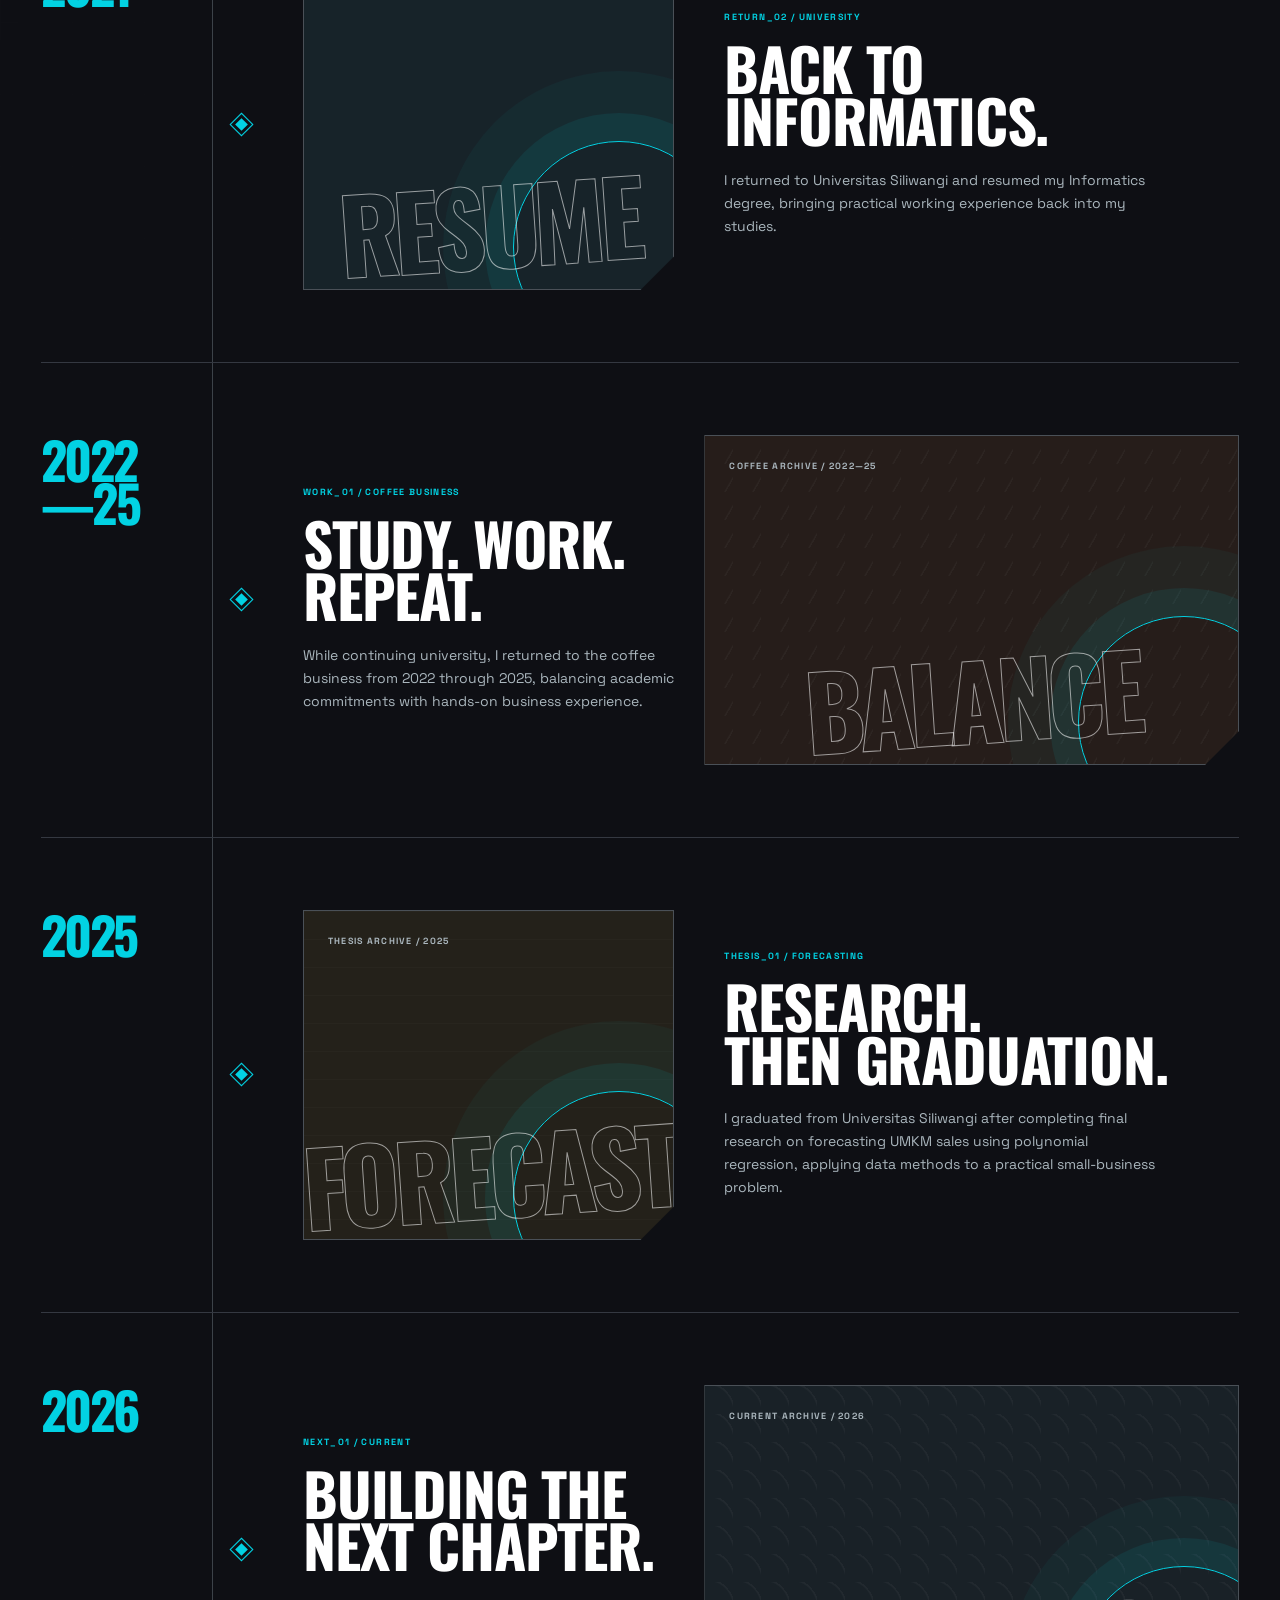
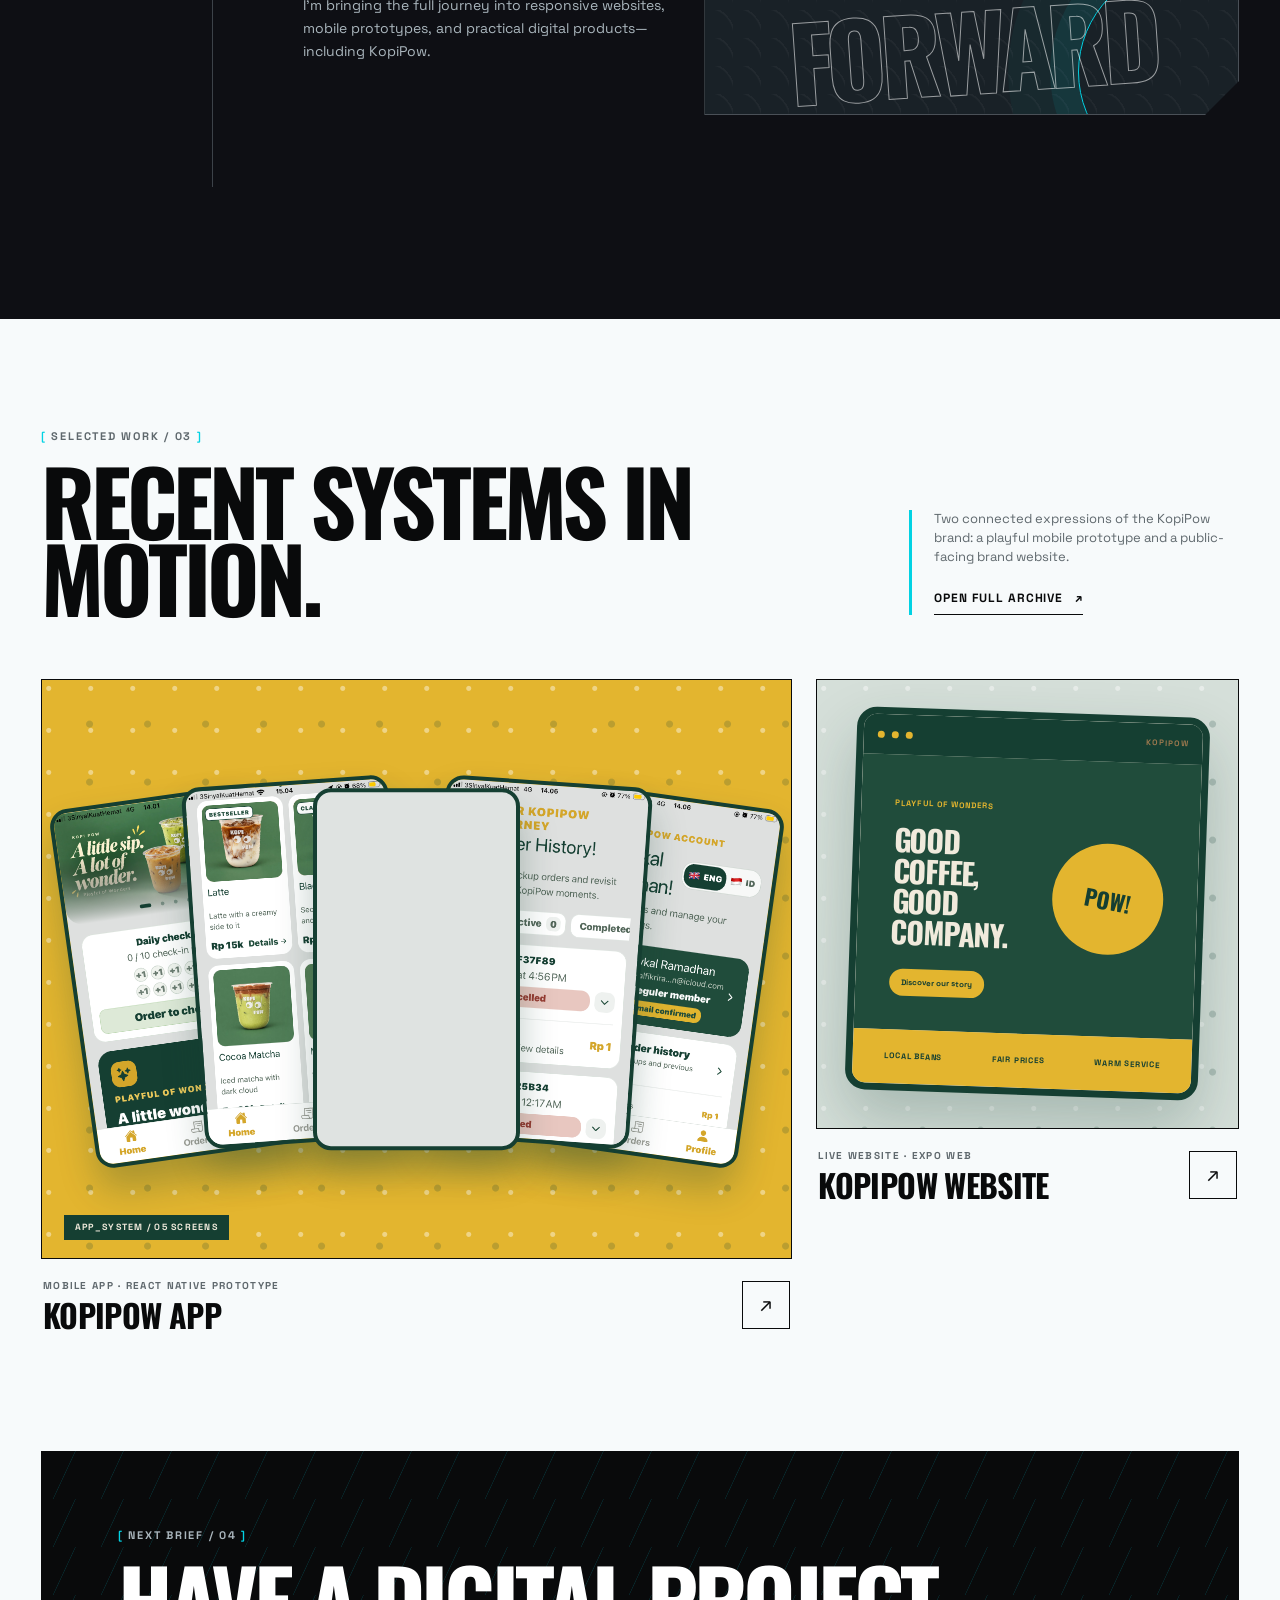
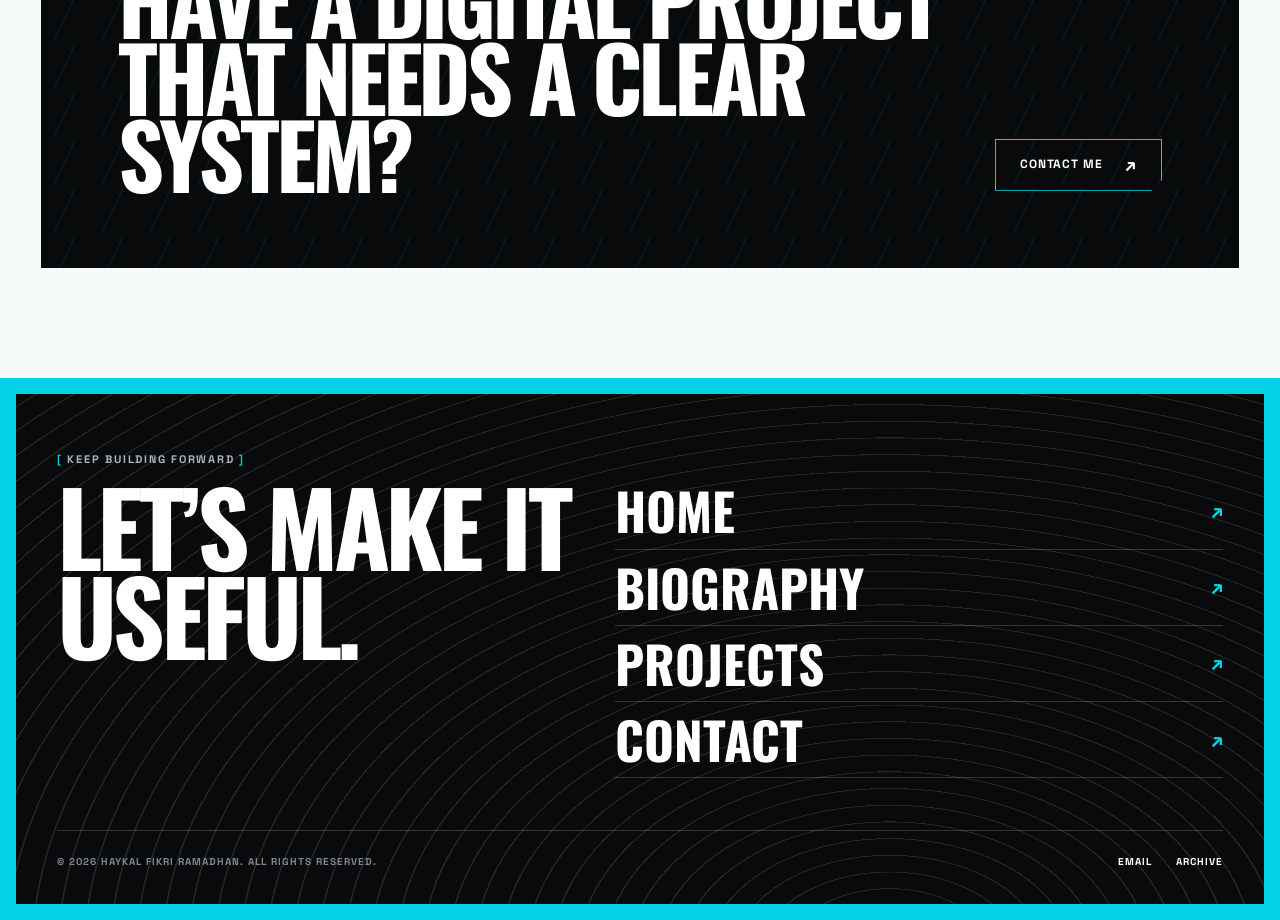
==== commit 57ef8401: "Link KopiPow live website" ====
--- a/index.html
+++ b/index.html
@@ -279,7 +279,7 @@
             </div>
           </a>
 
-          <a class="project-card reveal" href="projects.html#kopipow-website">
+          <a class="project-card reveal" href="https://kopipow.expo.app/" target="_blank" rel="noopener noreferrer">
             <div class="project-preview preview-kopipow-website">
               <div class="kopipow-browser" aria-hidden="true">
                 <div class="kopipow-browser-bar"><i></i><i></i><i></i><span>kopipow</span></div>
@@ -288,7 +288,7 @@
               </div>
             </div>
             <div class="project-meta">
-              <div><p>Brand Website · Expo Web</p><h3>KopiPow Website</h3></div>
+              <div><p>Live Website · Expo Web</p><h3>KopiPow Website</h3></div>
               <span class="arrow-box">↗</span>
             </div>
           </a>
--- a/assets/styles.css
+++ b/assets/styles.css
@@ -315,6 +315,7 @@
 .project-description { max-width: 650px; margin: 0 0 20px; font-size: 14px; }
 .tag-list { display: flex; gap: 7px; flex-wrap: wrap; }
 .tag-list span { padding: 7px 10px; border: 1px solid #aeb8bd; color: var(--muted); font-size: 9px; font-weight: 700; letter-spacing: .08em; text-transform: uppercase; }
+.project-live-link { margin-top: 24px; }
 
 .preview-kopipow-app, .preview-kopipow-website { background: #e3b52f; }
 .preview-kopipow-app::before, .preview-kopipow-website::before { content: ""; position: absolute; inset: 0; background: radial-gradient(circle at 16% 20%, rgba(255,255,255,.42) 0 2px, transparent 3px), radial-gradient(circle at 82% 76%, rgba(20,63,50,.2) 0 3px, transparent 4px); background-size: 42px 42px, 58px 58px; }
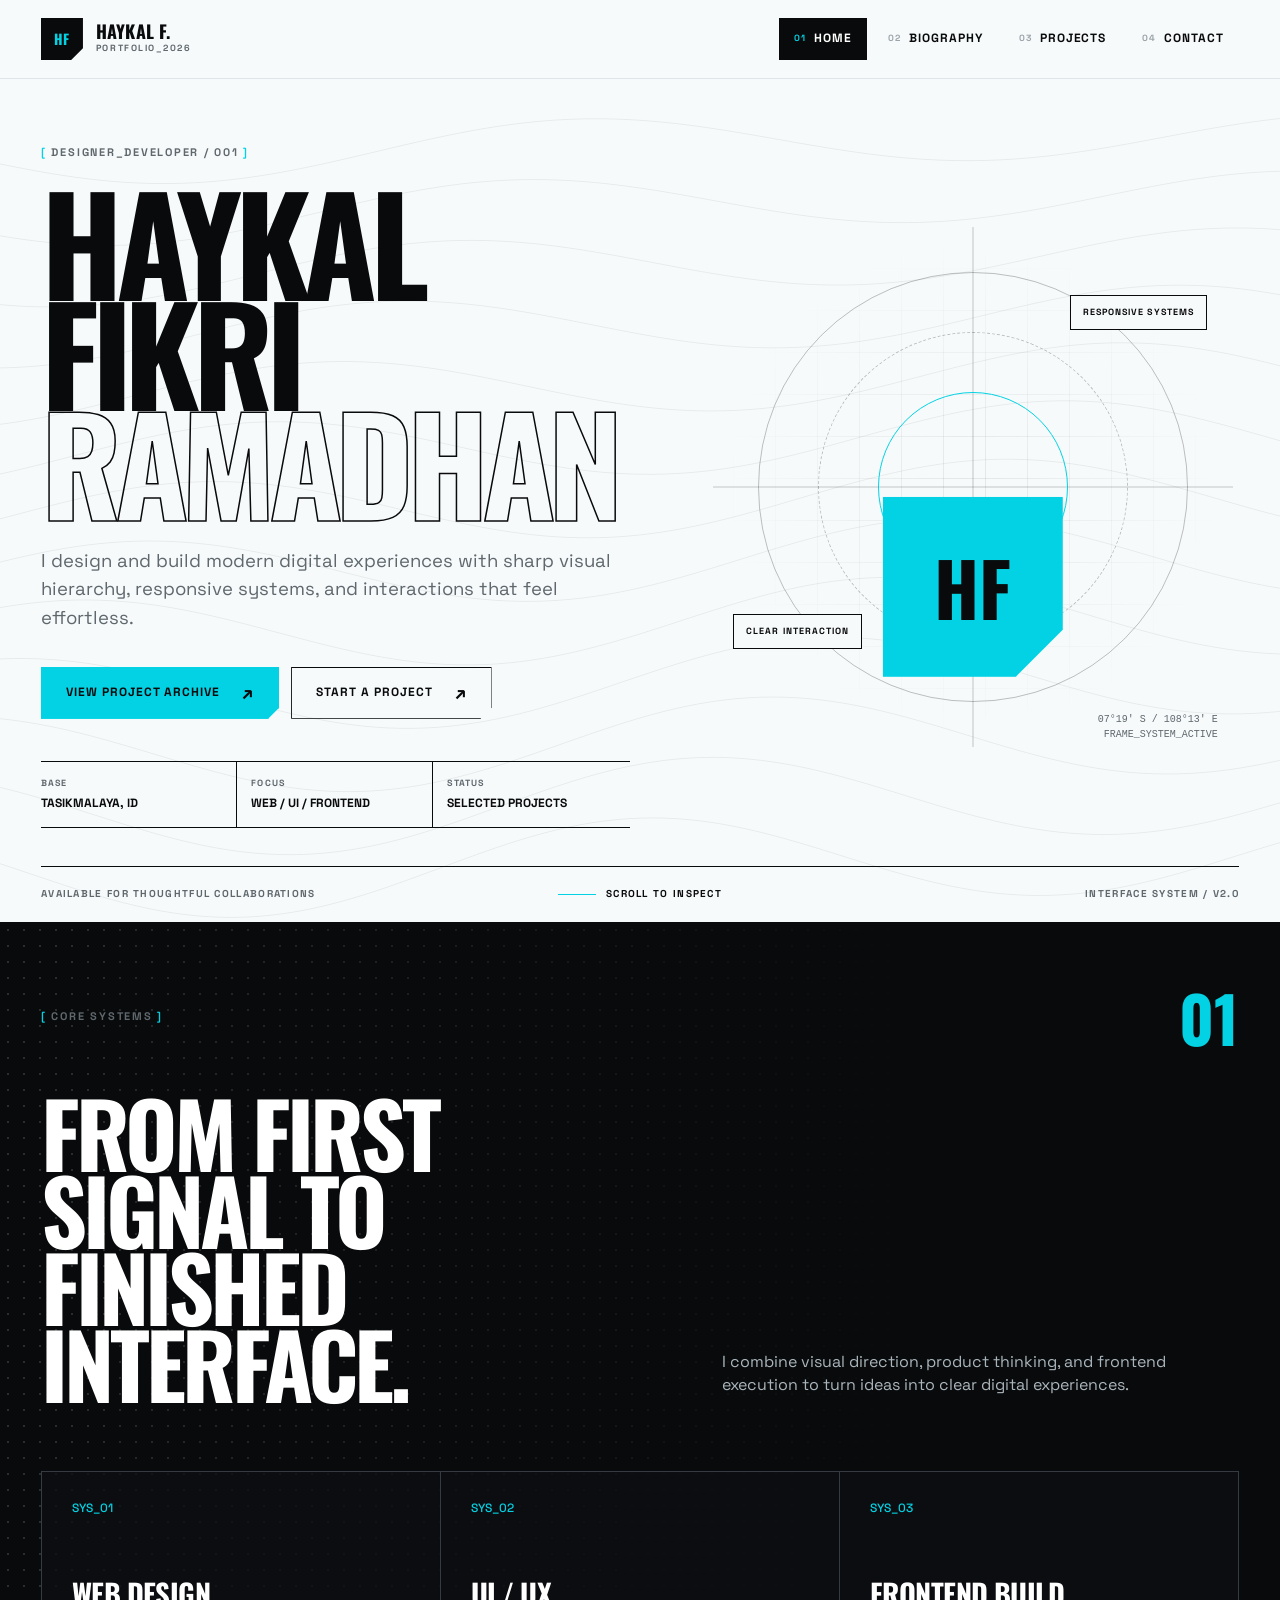
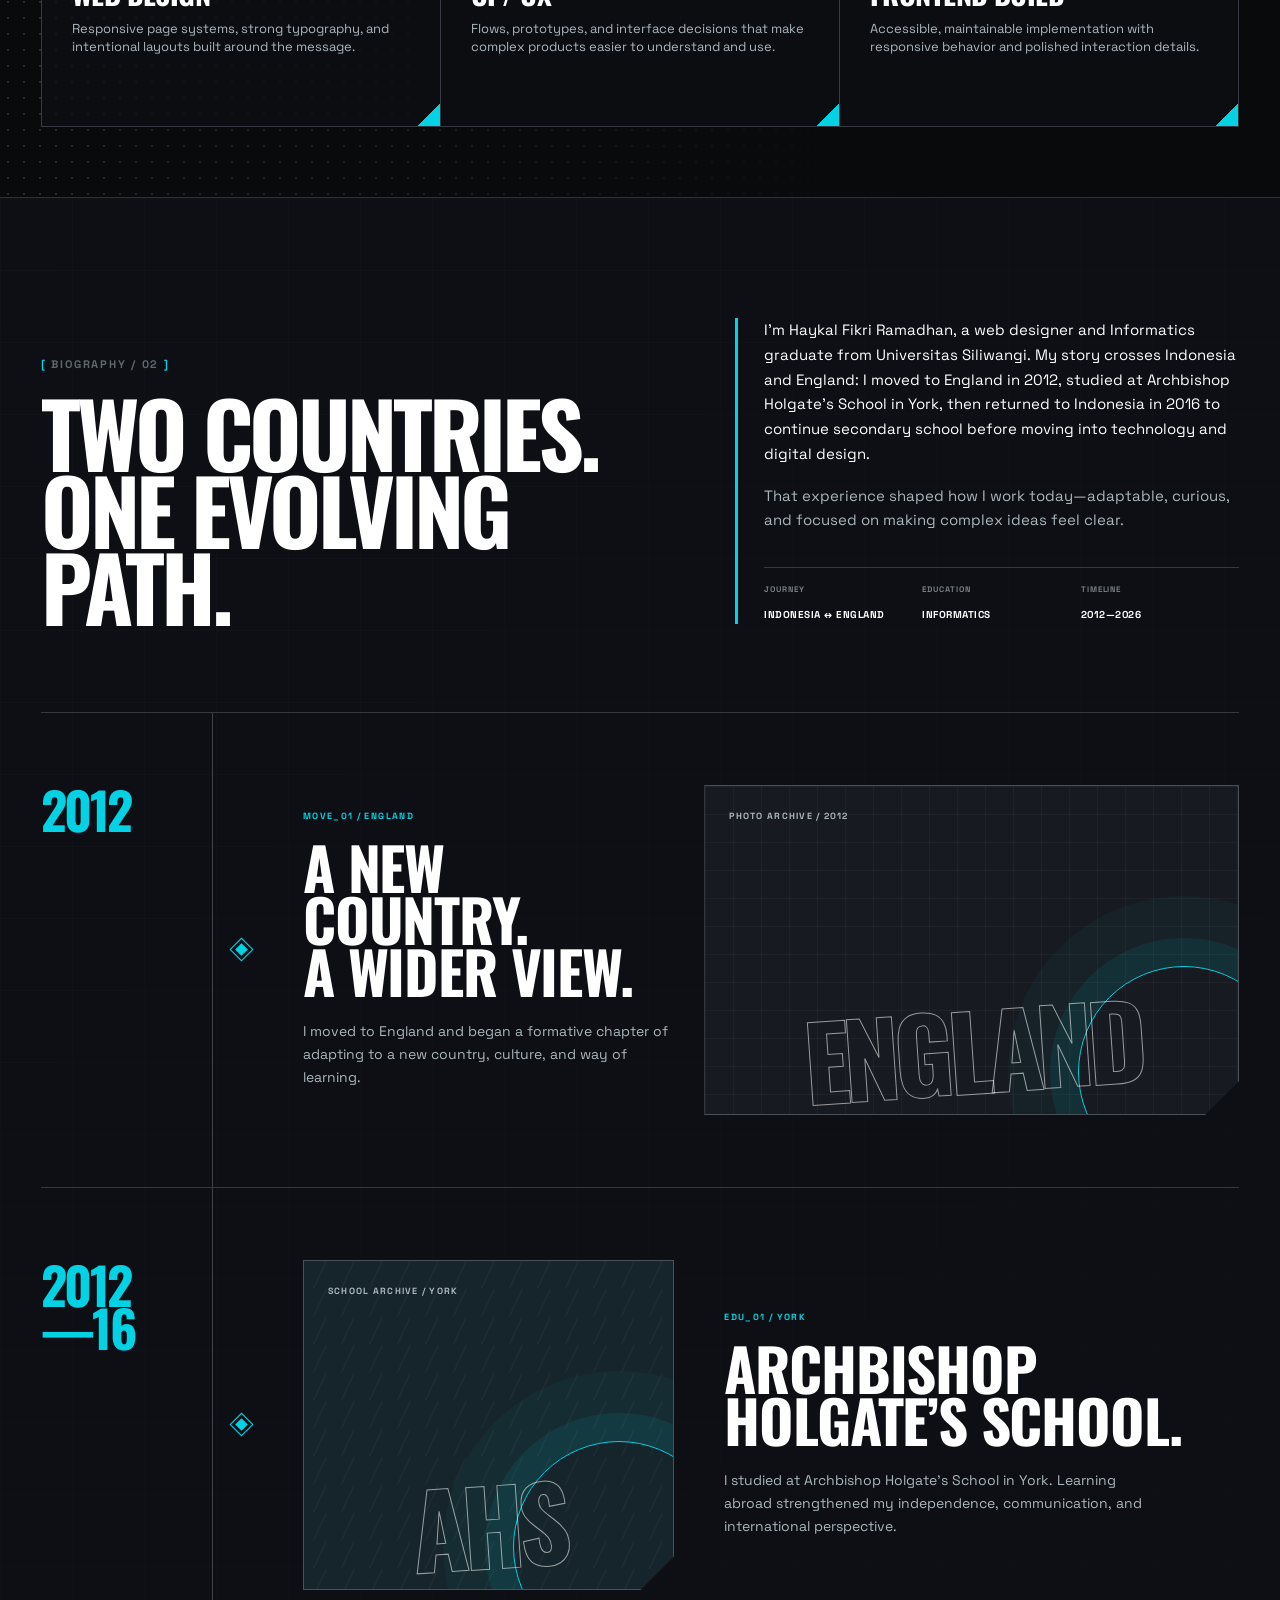
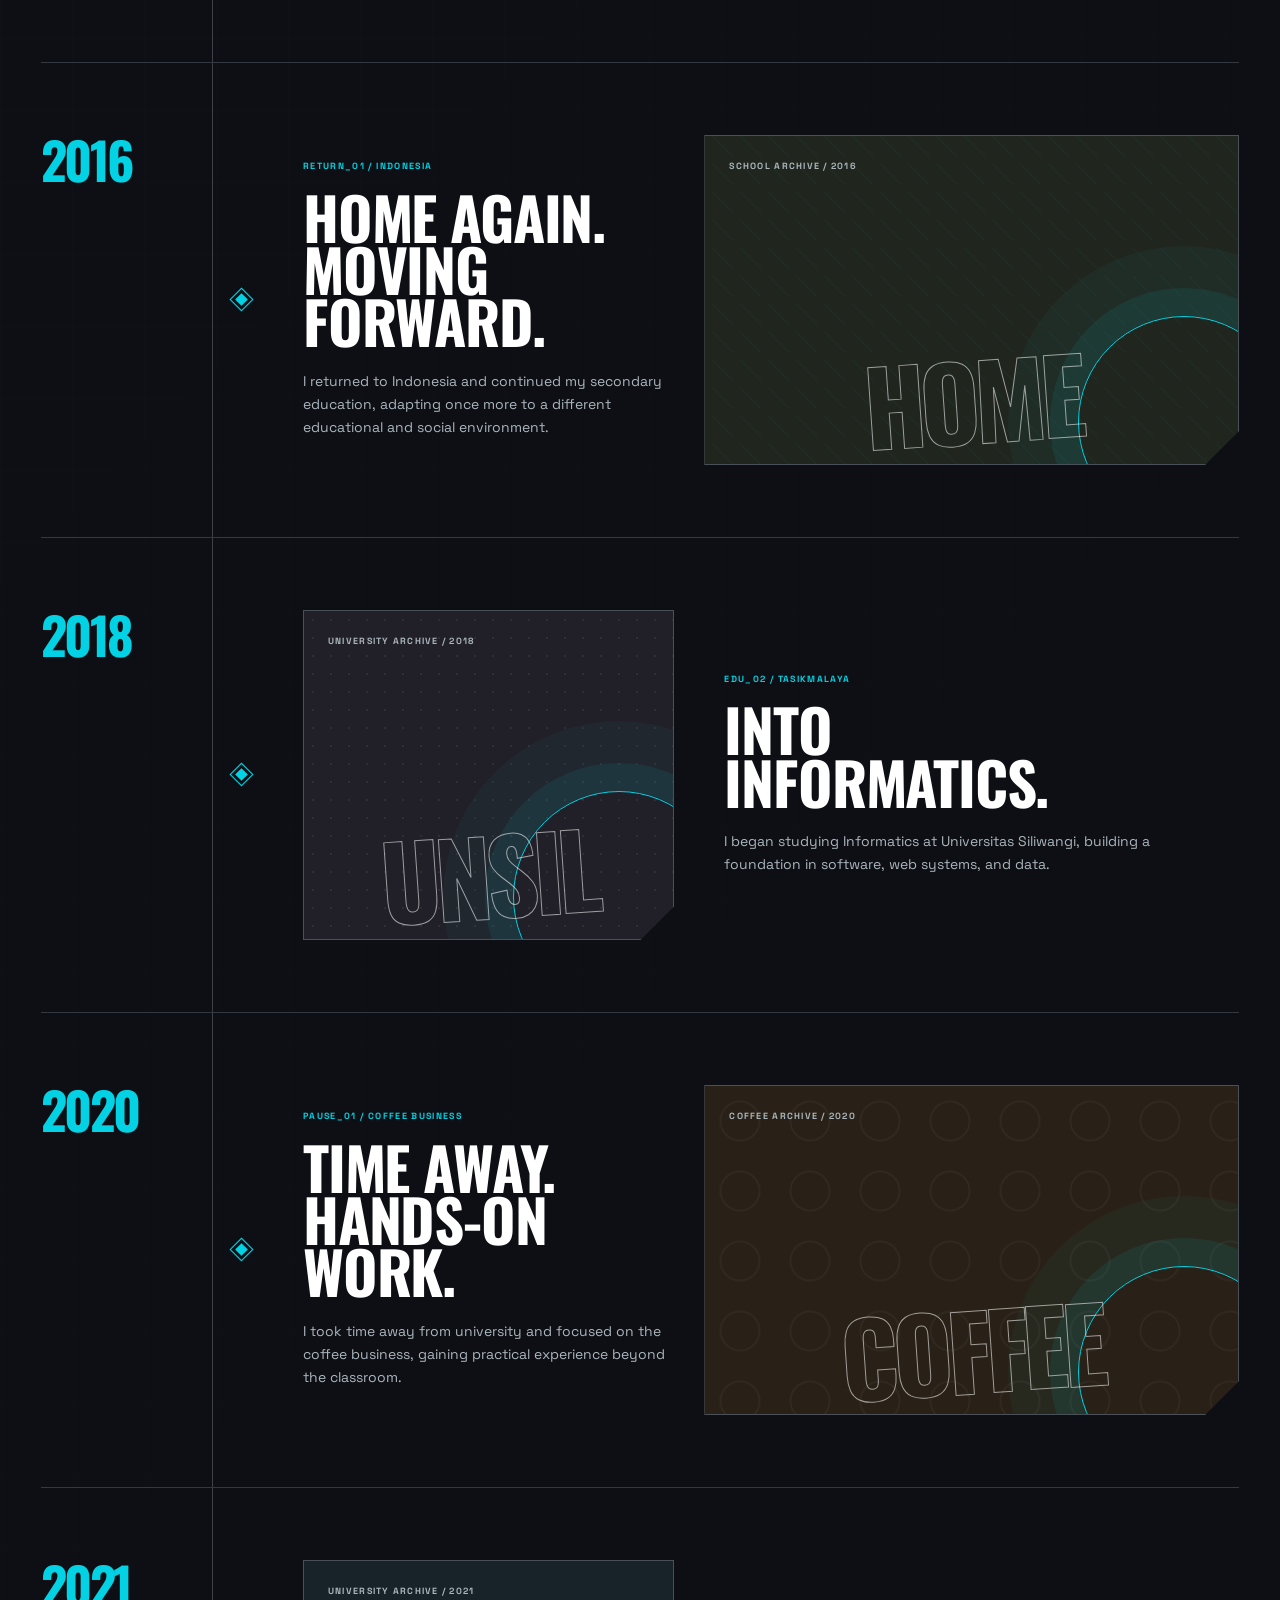
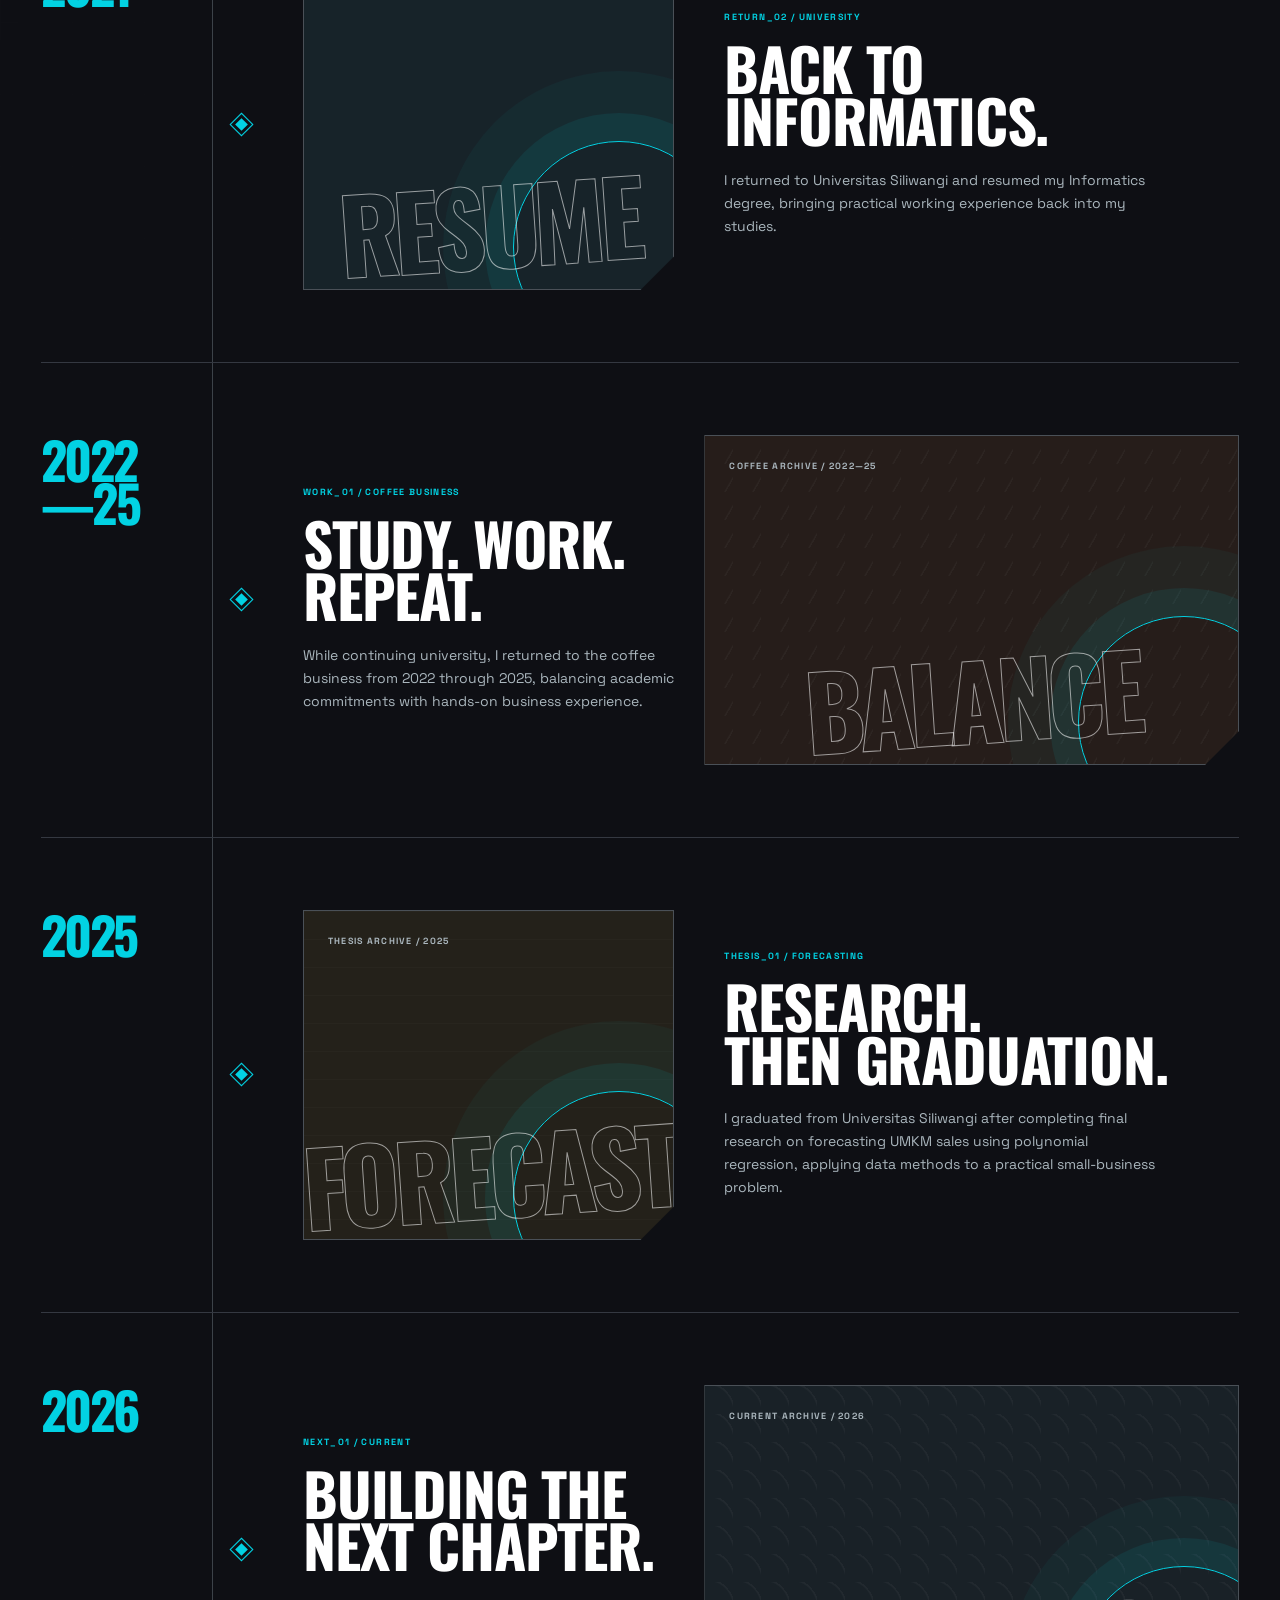
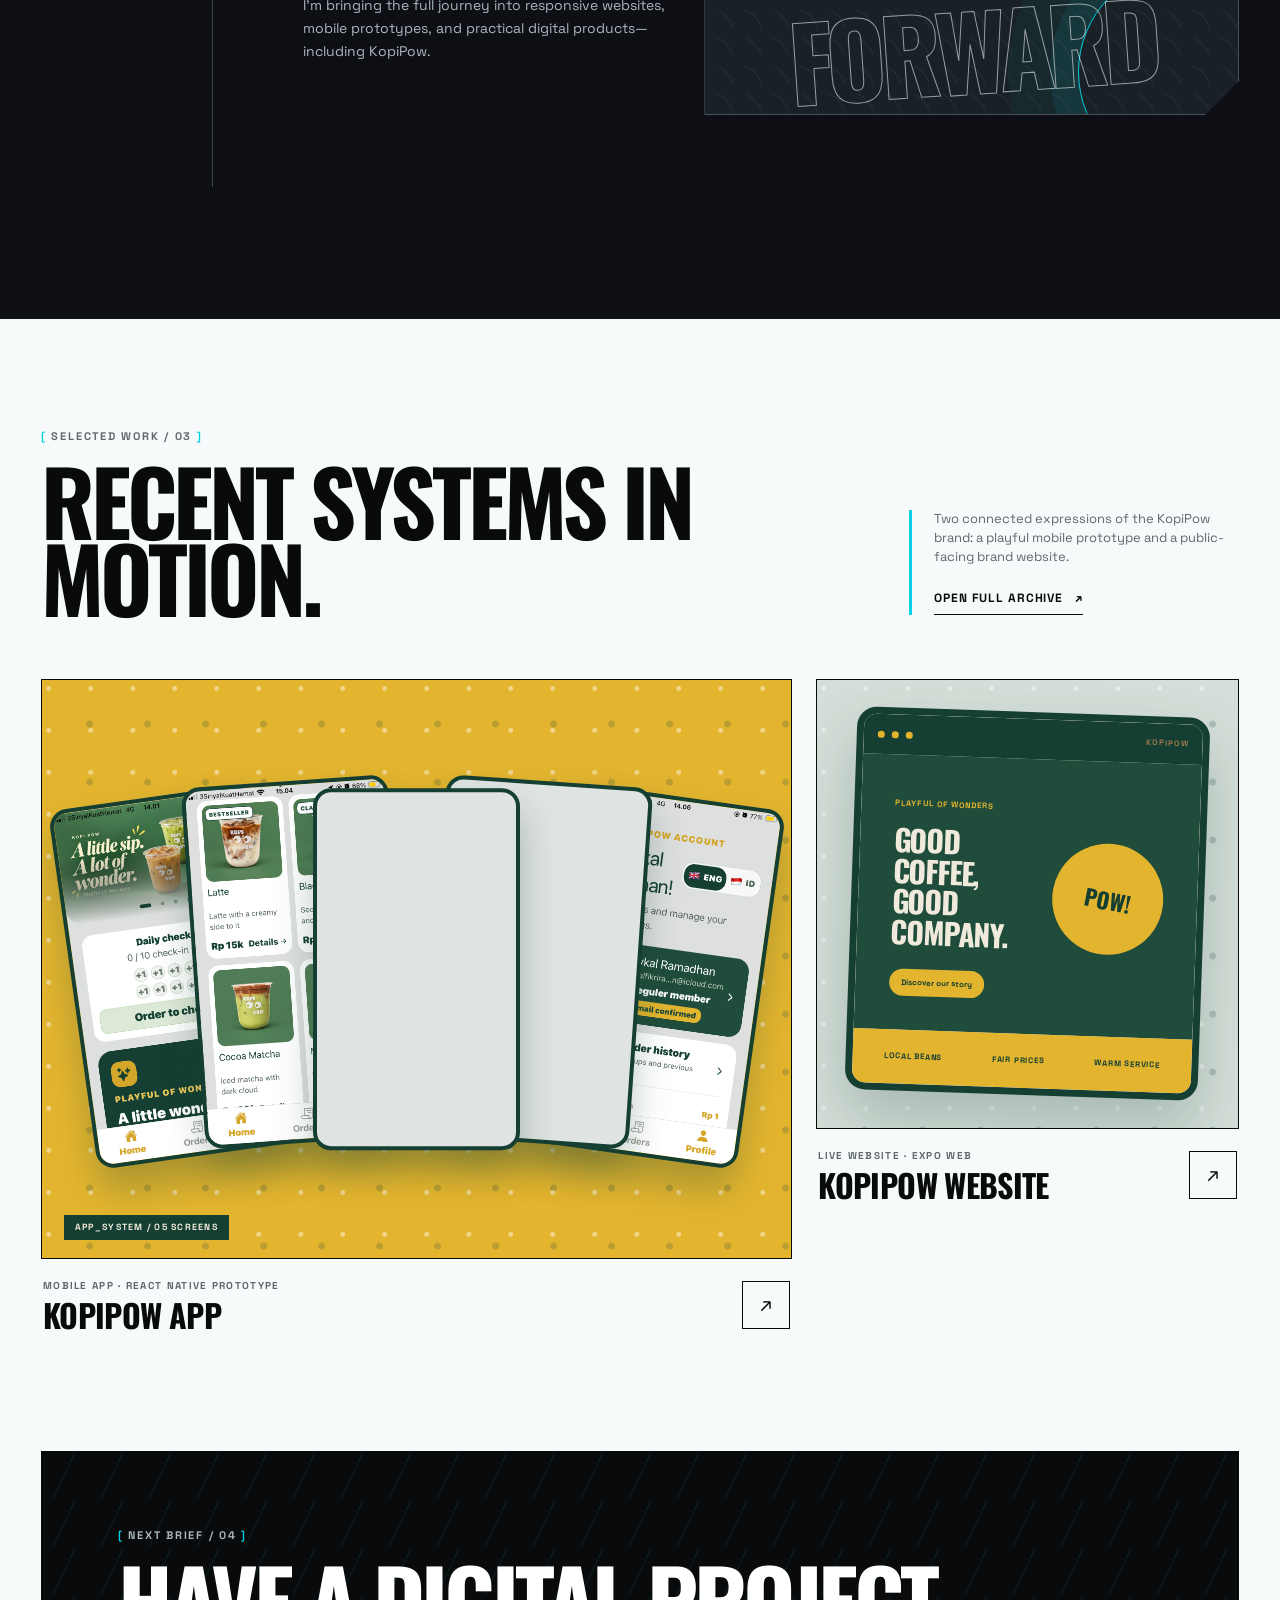
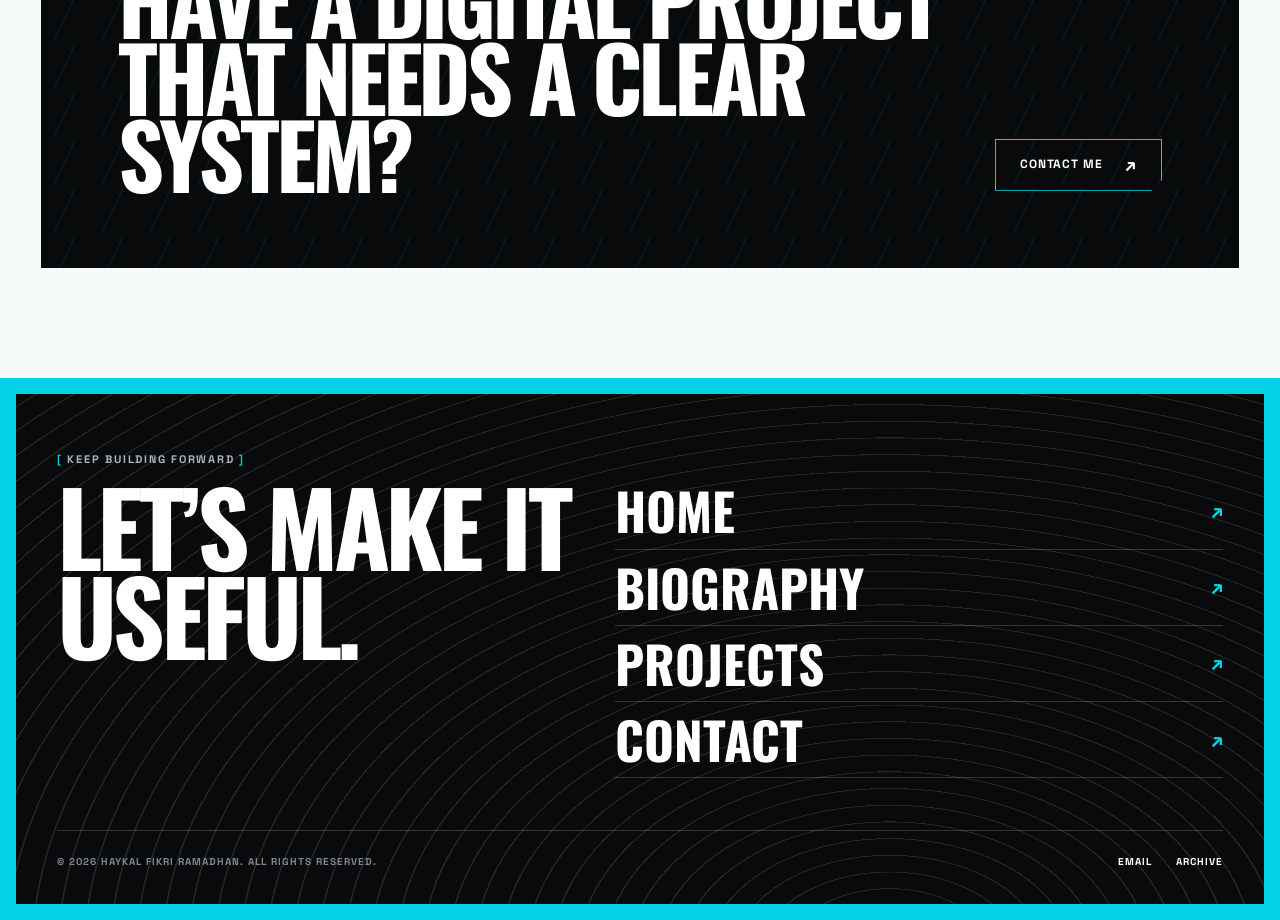
==== commit 6fca6ae9: "Use clean directory URLs with legacy redirects" ====
--- a/index.html
+++ b/index.html
@@ -4,19 +4,20 @@
   <meta charset="UTF-8" />
   <meta name="viewport" content="width=device-width, initial-scale=1.0" />
   <meta name="description" content="Portfolio of Haykal Fikri Ramadhan, a web designer creating clear, responsive, and user-focused digital experiences." />
+  <link rel="canonical" href="https://haykalramadhan.github.io/" />
   <title>Haykal Fikri Ramadhan — Web Designer</title>
   <link rel="preconnect" href="https://fonts.googleapis.com">
   <link rel="preconnect" href="https://fonts.gstatic.com" crossorigin>
   <link href="https://fonts.googleapis.com/css2?family=Oswald:wght@400;500;700&family=Space+Grotesk:wght@400;500;700&display=swap" rel="stylesheet">
-  <link rel="stylesheet" href="assets/styles.css" />
-  <script defer src="assets/script.js"></script>
+  <link rel="stylesheet" href="/assets/styles.css" />
+  <script defer src="/assets/script.js"></script>
 </head>
 <body data-page="home">
   <a class="skip-link" href="#main-content">Skip to content</a>
 
   <header class="site-header">
     <div class="container nav-wrap">
-      <a class="brand" href="index.html" aria-label="Haykal home">
+      <a class="brand" href="/" aria-label="Haykal home">
         <span class="brand-mark">HF</span>
         <span class="brand-copy"><span class="brand-name">Haykal F.</span><span class="brand-code">Portfolio_2026</span></span>
       </a>
@@ -24,10 +25,10 @@
         <span></span><span></span><span></span>
       </button>
       <nav id="primary-nav" class="primary-nav" aria-label="Primary navigation">
-        <a class="active" data-index="01" href="index.html">Home</a>
+        <a class="active" data-index="01" href="/">Home</a>
         <a data-index="02" href="#biography">Biography</a>
-        <a data-index="03" href="projects.html">Projects</a>
-        <a data-index="04" href="contact.html">Contact</a>
+        <a data-index="03" href="/projects/">Projects</a>
+        <a data-index="04" href="/contact/">Contact</a>
       </nav>
     </div>
   </header>
@@ -44,8 +45,8 @@
                 <h1 id="hero-title"><span>Haykal Fikri</span><span class="outline">Ramadhan</span></h1>
                 <p class="hero-lead">I design and build modern digital experiences with sharp visual hierarchy, responsive systems, and interactions that feel effortless.</p>
                 <div class="hero-actions">
-                  <a class="button button-primary" href="projects.html">View project archive</a>
-                  <a class="button" href="contact.html">Start a project</a>
+                  <a class="button button-primary" href="/projects/">View project archive</a>
+                  <a class="button" href="/contact/">Start a project</a>
                 </div>
                 <div class="identity-grid" aria-label="Profile details">
                   <div class="identity-item"><span>Base</span><strong>Tasikmalaya, ID</strong></div>
@@ -257,19 +258,19 @@
           </div>
           <div class="section-heading-side">
             <p>Two connected expressions of the KopiPow brand: a playful mobile prototype and a public-facing brand website.</p>
-            <a class="text-link" href="projects.html">Open full archive <span>↗</span></a>
+            <a class="text-link" href="/projects/">Open full archive <span>↗</span></a>
           </div>
         </div>
 
         <div class="featured-grid">
-          <a class="project-card project-card-large reveal" href="projects.html#kopipow-app">
+          <a class="project-card project-card-large reveal" href="/projects/#kopipow-app">
             <div class="project-preview preview-kopipow-app">
               <div class="kopipow-shot-gallery" aria-label="Five KopiPow mobile app screens">
-                <img class="kopipow-shot" src="assets/images/kopipow/app-home.png" alt="KopiPow mobile app home screen with drinks and daily check-in" loading="lazy" decoding="async" />
-                <img class="kopipow-shot" src="assets/images/kopipow/app-menu.png" alt="KopiPow mobile app product menu showing coffee and matcha drinks" loading="lazy" decoding="async" />
-                <img class="kopipow-shot" src="assets/images/kopipow/app-order.png" alt="KopiPow mobile app ordering screen with pickup and delivery choices" loading="lazy" decoding="async" />
-                <img class="kopipow-shot" src="assets/images/kopipow/app-order-history.png" alt="KopiPow mobile app order history screen" loading="lazy" decoding="async" />
-                <img class="kopipow-shot" src="assets/images/kopipow/app-profile.png" alt="KopiPow mobile app member profile screen" loading="lazy" decoding="async" />
+                <img class="kopipow-shot" src="/assets/images/kopipow/app-home.png" alt="KopiPow mobile app home screen with drinks and daily check-in" loading="lazy" decoding="async" />
+                <img class="kopipow-shot" src="/assets/images/kopipow/app-menu.png" alt="KopiPow mobile app product menu showing coffee and matcha drinks" loading="lazy" decoding="async" />
+                <img class="kopipow-shot" src="/assets/images/kopipow/app-order.png" alt="KopiPow mobile app ordering screen with pickup and delivery choices" loading="lazy" decoding="async" />
+                <img class="kopipow-shot" src="/assets/images/kopipow/app-order-history.png" alt="KopiPow mobile app order history screen" loading="lazy" decoding="async" />
+                <img class="kopipow-shot" src="/assets/images/kopipow/app-profile.png" alt="KopiPow mobile app member profile screen" loading="lazy" decoding="async" />
               </div>
               <span class="kopipow-screen-label" aria-hidden="true">APP_SYSTEM / 05 SCREENS</span>
             </div>
@@ -300,7 +301,7 @@
       <div class="container">
         <div class="cta-card reveal">
           <div><p class="eyebrow">Next brief / 04</p><h2>Have a digital project that needs a clear system?</h2></div>
-          <a class="button button-dark" href="contact.html">Contact me</a>
+          <a class="button button-dark" href="/contact/">Contact me</a>
         </div>
       </div>
     </section>
@@ -311,11 +312,11 @@
       <div class="container footer-inner">
         <div class="footer-title"><p class="tech-label">Keep building forward</p><h2>Let’s make it useful.</h2></div>
         <nav class="footer-nav" aria-label="Footer navigation">
-          <a href="index.html">Home</a><a href="index.html#biography">Biography</a><a href="projects.html">Projects</a><a href="contact.html">Contact</a>
+          <a href="/">Home</a><a href="/#biography">Biography</a><a href="/projects/">Projects</a><a href="/contact/">Contact</a>
         </nav>
         <div class="footer-foot">
           <p>© <span data-year></span> Haykal Fikri Ramadhan. All rights reserved.</p>
-          <div class="footer-links"><a href="mailto:haykalfikriramadhan.alt@gmail.com">Email</a><a href="projects.html">Archive</a></div>
+          <div class="footer-links"><a href="mailto:haykalfikriramadhan.alt@gmail.com">Email</a><a href="/projects/">Archive</a></div>
         </div>
       </div>
     </div>
--- a/assets/styles.css
+++ b/assets/styles.css
@@ -349,50 +349,11 @@
 .kopipow-web-hero b { aspect-ratio: 1; display: grid; place-items: center; border-radius: 50%; color: #153f32; background: #e3b52f; font: 800 22px/1 var(--display); transform: rotate(9deg); }
 .kopipow-web-strip { min-height: 54px; display: flex; align-items: center; justify-content: space-around; gap: 10px; padding: 12px; color: #153f32; background: #e3b52f; font-size: 8px; font-weight: 800; letter-spacing: .1em; }
 
-.preview-dashboard { background: #dce5e1; }
-.dashboard-shell { width: 78%; aspect-ratio: 1.33; display: grid; grid-template-columns: 18% 82%; overflow: hidden; background: #fff; border: 1px solid var(--ink); box-shadow: 22px 22px 0 rgba(9,10,11,.12); }
-.dash-nav { background: #173f32; }
-.dash-body { padding: 8% 7%; }
-.dash-top { width: 45%; height: 12px; background: #93a29b; }
-.dash-chart { position: relative; height: 50%; margin: 10% 0 7%; overflow: hidden; background: #edf1ef; }
-.dash-chart::before { content: ""; position: absolute; inset: 18%; border-left: 1px solid #aab5af; border-bottom: 1px solid #aab5af; }
-.dash-chart span { position: absolute; left: 22%; right: 9%; bottom: 29%; height: 38%; border-bottom: 4px solid var(--cyan); transform: skewY(-9deg); }
-.dash-stats { display: grid; grid-template-columns: repeat(3,1fr); gap: 8px; }
-.dash-stats i { height: 42px; background: #e2e8e5; }
-.preview-inventory { background: #e6ded2; }
-.phone-frame { width: 210px; height: 420px; padding: 15px; border-radius: 34px; background: #101412; box-shadow: 20px 24px 0 rgba(9,10,11,.14); }
-.phone-speaker { width: 52px; height: 5px; margin: 2px auto 14px; background: #44504a; border-radius: 99px; }
-.phone-ui { height: calc(100% - 23px); padding: 26px 19px; background: #f9f8f5; border-radius: 24px; }
-.phone-title { width: 58%; height: 11px; background: #53645c; }
-.phone-stat { height: 90px; margin: 22px 0 18px; background: var(--cyan); }
-.phone-list { display: grid; gap: 12px; }
-.phone-list span { height: 52px; background: #e5e9e5; }
-.preview-project-management { background: #dcddea; }
-.kanban-board { width: 78%; aspect-ratio: 1.3; padding: 7%; background: #fff; border: 1px solid var(--ink); box-shadow: 22px 22px 0 rgba(9,10,11,.12); }
-.kanban-head { width: 35%; height: 12px; margin-bottom: 24px; background: #8d8fa7; }
-.kanban-columns { display: grid; grid-template-columns: repeat(3,1fr); gap: 10px; }
-.kanban-columns > div { min-height: 200px; padding: 10px; background: #f2f2f7; }
-.kanban-columns span { display: block; height: 54px; margin-bottom: 9px; background: #fff; border-left: 3px solid var(--cyan); }
-.preview-attendance { background: #d9e6ed; }
-.attendance-card { width: 79%; aspect-ratio: 1.3; padding: 7%; background: #fff; border: 1px solid var(--ink); box-shadow: 22px 22px 0 rgba(9,10,11,.12); }
-.attendance-nav { height: 12px; margin-bottom: 28px; background: #43677b; }
-.attendance-title { width: 32%; height: 10px; margin-bottom: 18px; background: #a8bbc5; }
-.attendance-table { display: grid; gap: 9px; }
-.attendance-table span { height: 34px; background: #edf2f4; border-left: 3px solid var(--cyan); }
-.preview-notes { background: #eadfd3; }
-.notes-stack { position: relative; width: 60%; height: 320px; }
-.note-card { position: absolute; width: 75%; height: 240px; border: 1px solid var(--ink); box-shadow: 16px 18px 0 rgba(9,10,11,.10); }
-.note-card::before { content: ""; position: absolute; left: 24px; right: 24px; top: 34px; height: 9px; background: rgba(23,33,29,.17); box-shadow: 0 30px 0 rgba(23,33,29,.09), 0 52px 0 rgba(23,33,29,.09), 0 74px 0 rgba(23,33,29,.09); }
-.n1 { left: 0; top: 50px; background: #f8f2e9; transform: rotate(-11deg); }
-.n2 { right: 0; top: 44px; background: #d9e6dc; transform: rotate(10deg); }
-.n3 { left: 12%; top: 15px; background: #fff; }
-.preview-camera { background: #d7e4df; }
-.camera-window { width: 78%; aspect-ratio: 1.3; padding: 14px; background: #fff; border: 1px solid var(--ink); box-shadow: 22px 22px 0 rgba(9,10,11,.12); }
-.camera-top { width: 30%; height: 8px; margin-bottom: 13px; background: #aebdb7; }
-.camera-view { height: 70%; display: grid; place-items: center; background: linear-gradient(145deg,#415c52,#bed2ca); }
-.camera-view span { width: 80px; height: 80px; border: 2px solid rgba(255,255,255,.75); border-radius: 50%; box-shadow: 0 0 0 16px rgba(255,255,255,.10); }
-.camera-controls { display: flex; justify-content: center; gap: 12px; margin-top: 13px; }
-.camera-controls i { width: 28px; height: 28px; border-radius: 50%; background: #dbe5e0; }
+.preview-model { background: var(--ink-2); color: var(--white); padding: clamp(24px, 5vw, 56px); }
+.model-cover { width: 100%; min-width: 0; }
+.model-cover .tech-label { color: var(--steel); }
+.model-cover h3 { margin: 36px 0; font-size: clamp(2rem, 4vw, 4rem); line-height: 1.05; }
+.model-process { display: grid; gap: 12px; border-top: 1px solid var(--cyan); padding-top: 20px; color: var(--cyan); font-size: 11px; text-transform: uppercase; letter-spacing: .08em; }
 
 .contact-section { position: relative; min-height: calc(100vh - var(--header-height)); padding: 76px 0 110px; overflow: hidden; }
 .contact-section::before { content: ""; position: absolute; inset: 0; background-image: radial-gradient(circle, rgba(9,10,11,.17) 1px, transparent 1.4px); background-size: 18px 18px; mask-image: linear-gradient(90deg, black, transparent 55%); }
@@ -524,8 +485,6 @@
   .kopipow-browser { width: 92%; }
   .kopipow-web-hero { min-height: 220px; padding: 24px; }
   .kopipow-web-hero strong { font-size: 24px; }
-  .dashboard-shell, .kanban-board, .attendance-card, .camera-window { width: 86%; }
-  .phone-frame { width: 180px; height: 365px; }
   .contact-section { padding-top: 58px; }
   .contact-form { padding: 44px 24px; }
   .site-footer { padding: 10px; }
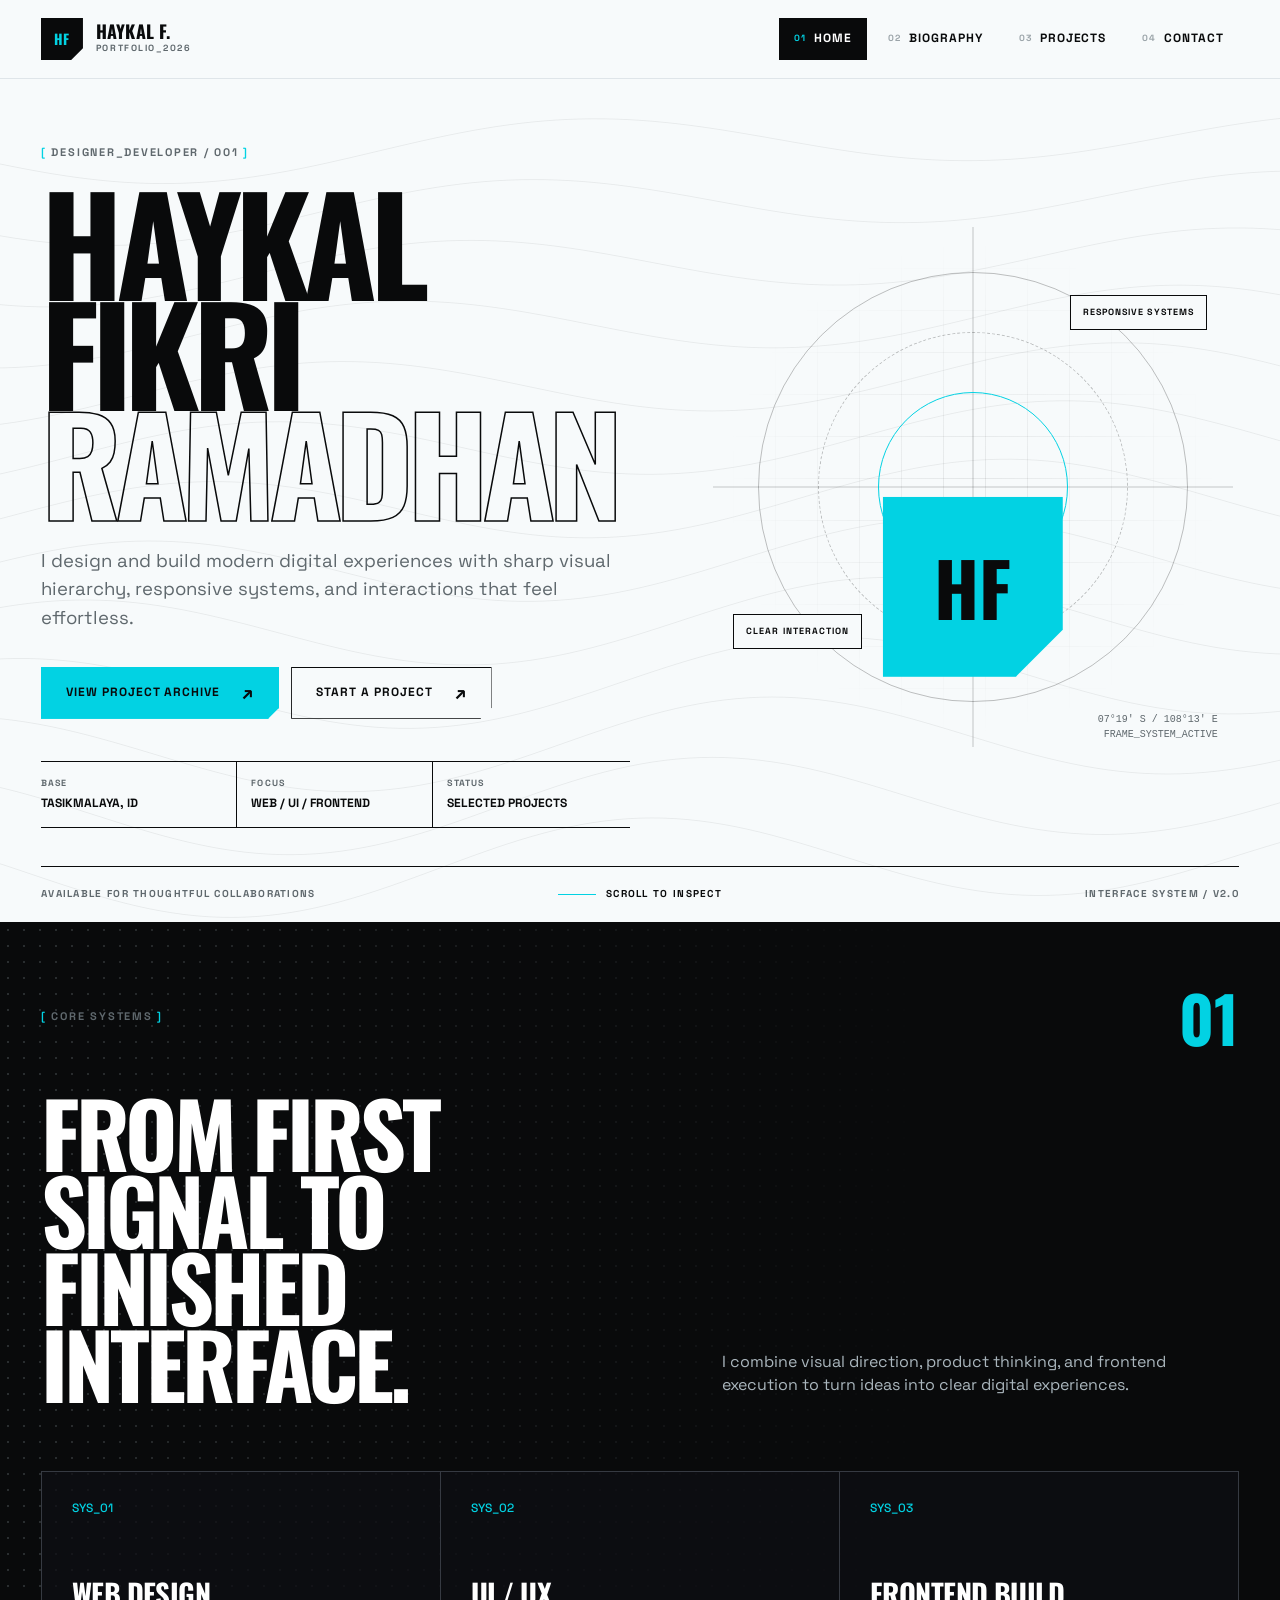
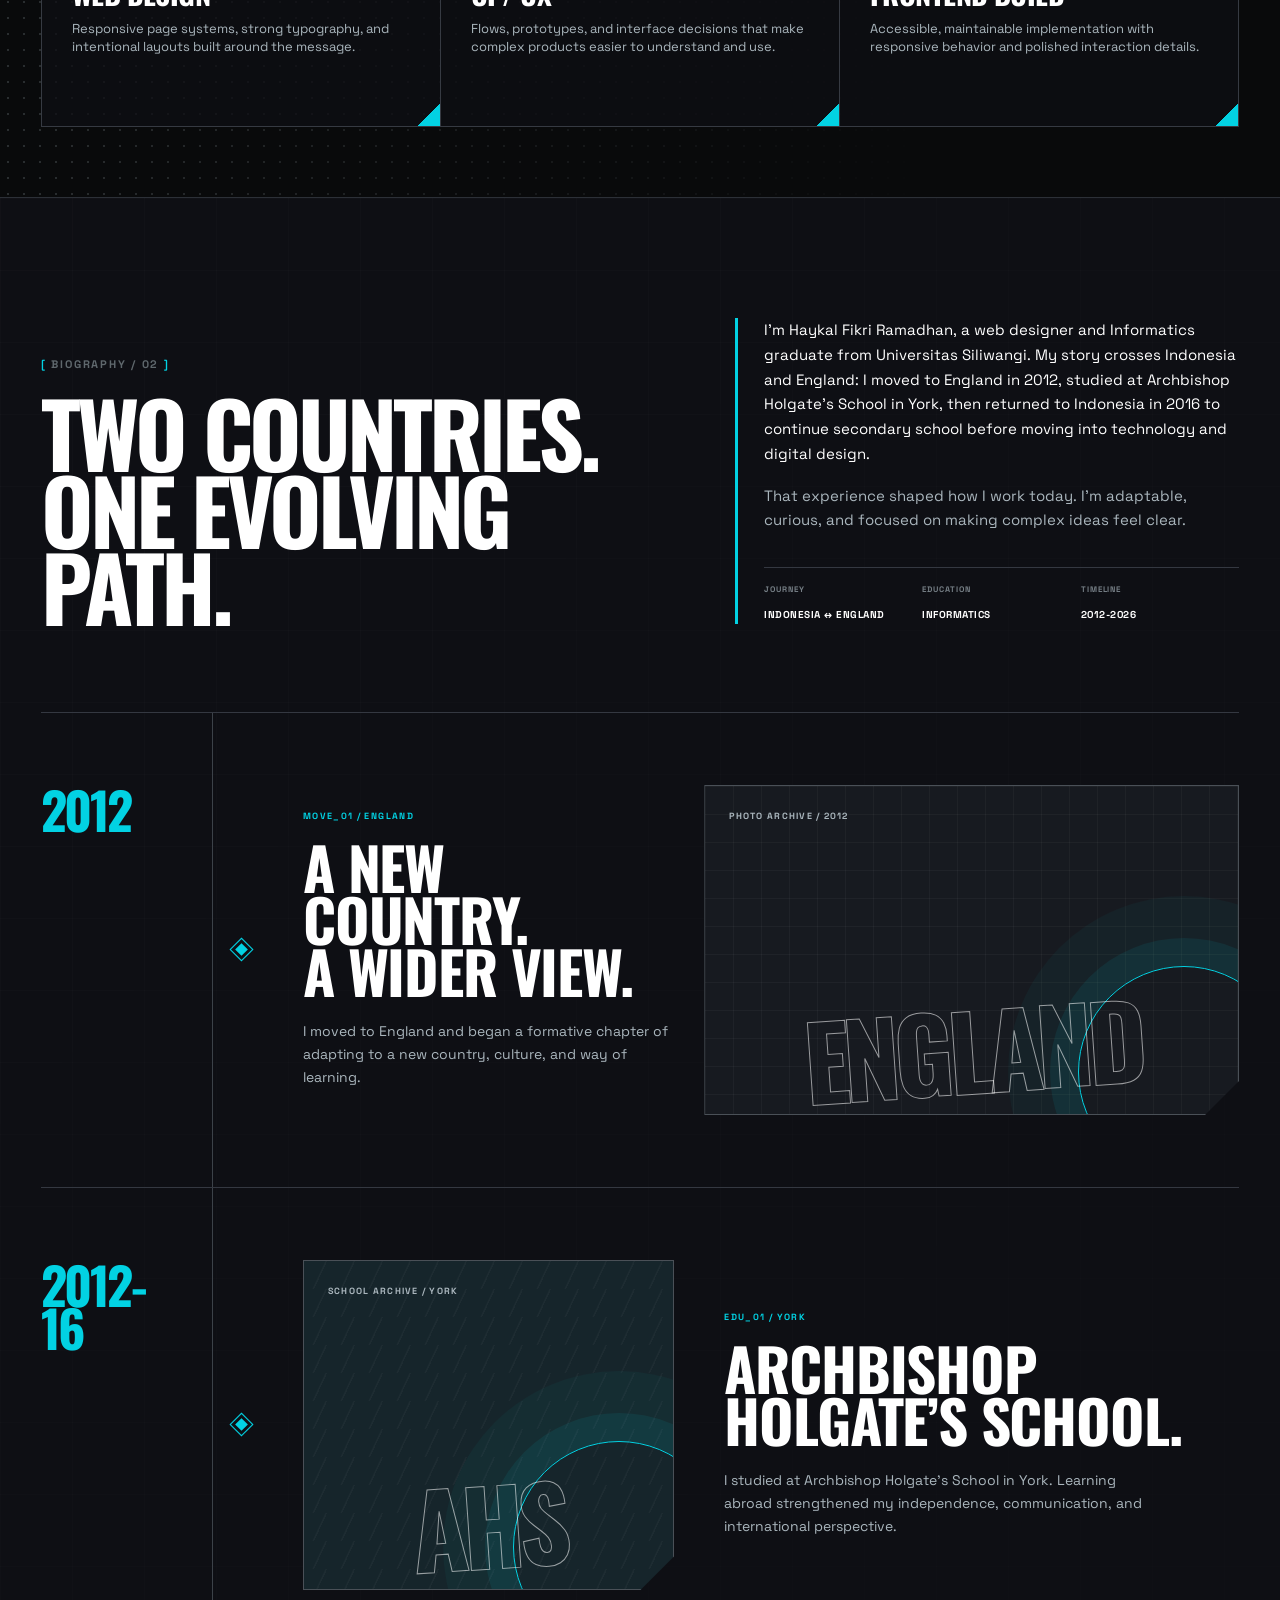
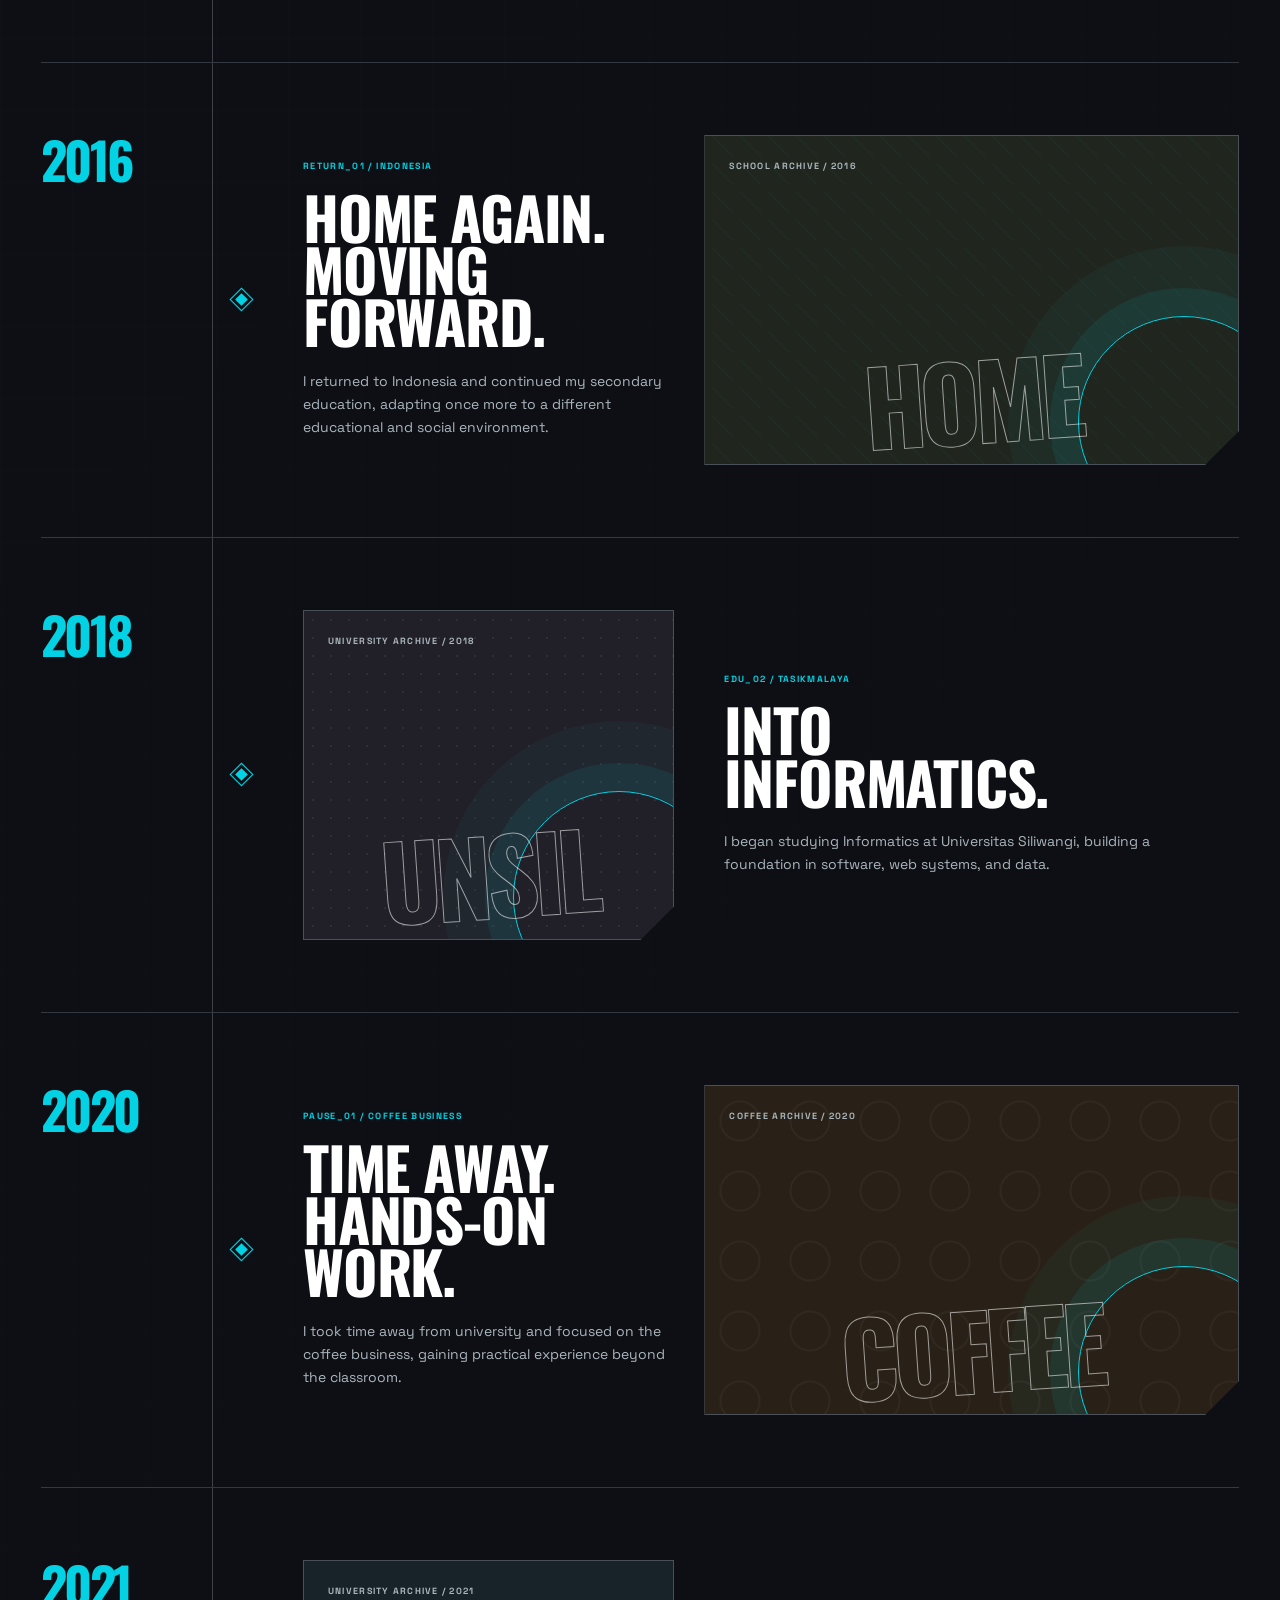
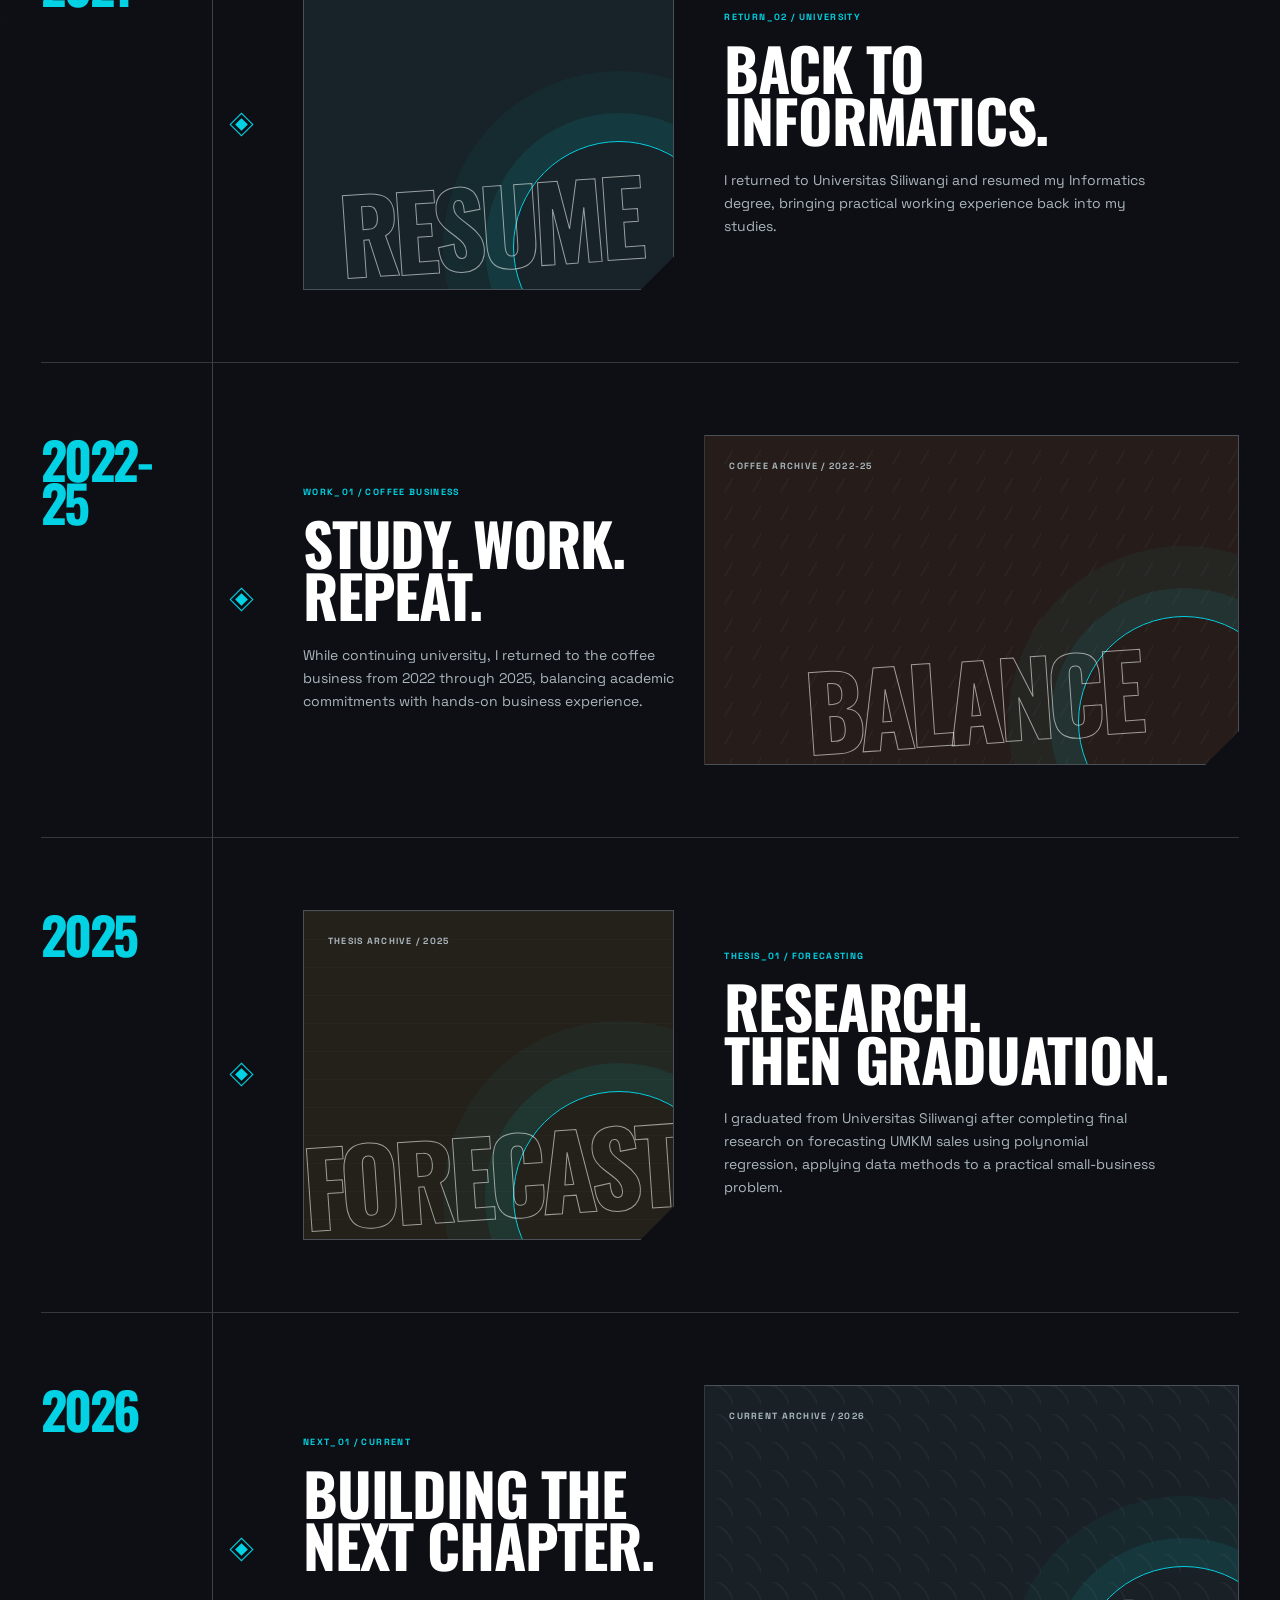
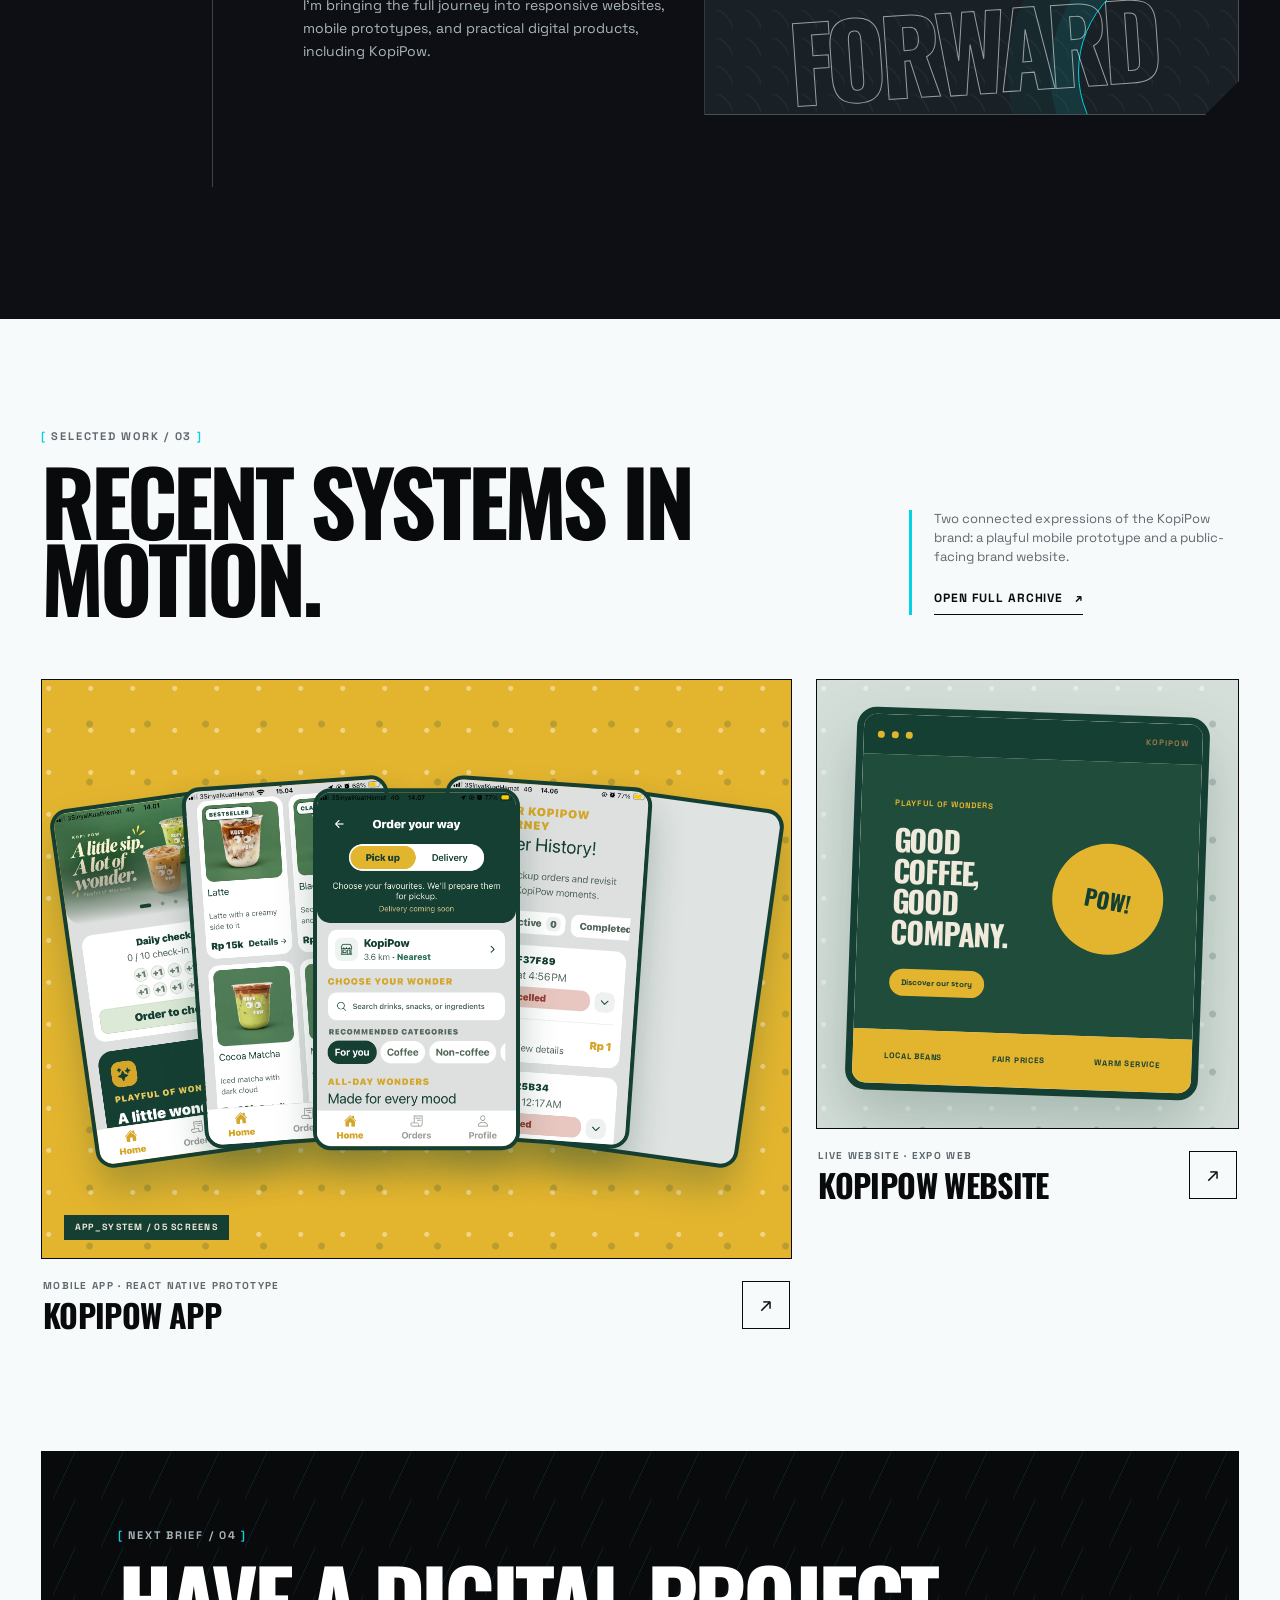
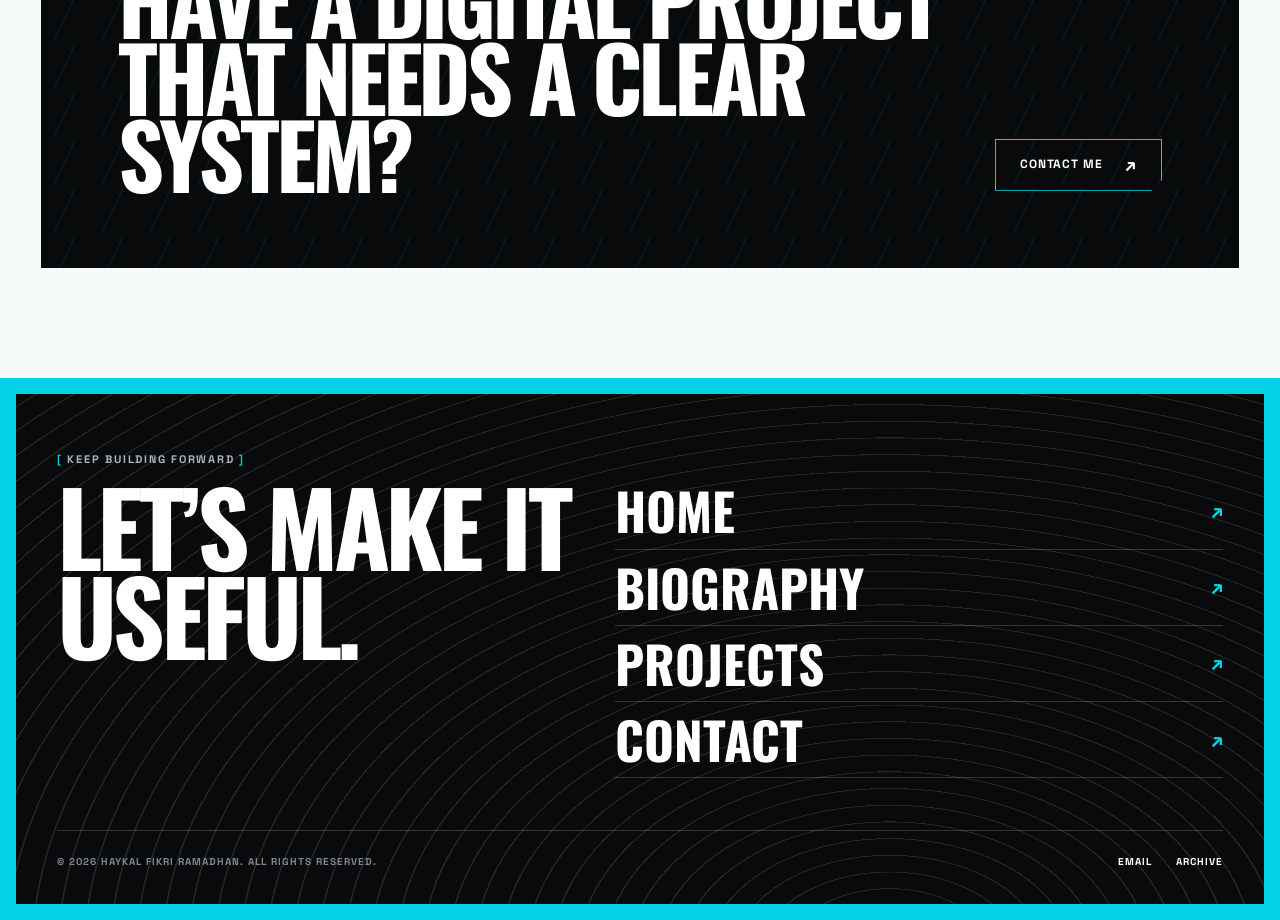
==== commit 0b543e41: "Remove em dashes throughout website" ====
--- a/index.html
+++ b/index.html
@@ -5,7 +5,7 @@
   <meta name="viewport" content="width=device-width, initial-scale=1.0" />
   <meta name="description" content="Portfolio of Haykal Fikri Ramadhan, a web designer creating clear, responsive, and user-focused digital experiences." />
   <link rel="canonical" href="https://haykalramadhan.github.io/" />
-  <title>Haykal Fikri Ramadhan — Web Designer</title>
+  <title>Haykal Fikri Ramadhan | Web Designer</title>
   <link rel="preconnect" href="https://fonts.googleapis.com">
   <link rel="preconnect" href="https://fonts.gstatic.com" crossorigin>
   <link href="https://fonts.googleapis.com/css2?family=Oswald:wght@400;500;700&family=Space+Grotesk:wght@400;500;700&display=swap" rel="stylesheet">
@@ -119,11 +119,11 @@
           </div>
           <div class="biography-intro">
             <p>I’m Haykal Fikri Ramadhan, a web designer and Informatics graduate from Universitas Siliwangi. My story crosses Indonesia and England: I moved to England in 2012, studied at Archbishop Holgate’s School in York, then returned to Indonesia in 2016 to continue secondary school before moving into technology and digital design.</p>
-            <p>That experience shaped how I work today—adaptable, curious, and focused on making complex ideas feel clear.</p>
+            <p>That experience shaped how I work today. I’m adaptable, curious, and focused on making complex ideas feel clear.</p>
             <div class="biography-facts" aria-label="Biography summary">
               <span><small>Journey</small><strong>Indonesia ↔ England</strong></span>
               <span><small>Education</small><strong>Informatics</strong></span>
-              <span><small>Timeline</small><strong>2012—2026</strong></span>
+              <span><small>Timeline</small><strong>2012-2026</strong></span>
             </div>
           </div>
         </div>
@@ -143,7 +143,7 @@
           </li>
 
           <li class="timeline-entry reveal">
-            <time class="timeline-year" datetime="2012">2012—16</time>
+            <time class="timeline-year" datetime="2012">2012-16</time>
             <span class="timeline-node" aria-hidden="true"></span>
             <article class="timeline-copy">
               <p class="timeline-code">EDU_01 / YORK</p>
@@ -208,7 +208,7 @@
           </li>
 
           <li class="timeline-entry reveal">
-            <time class="timeline-year" datetime="2022">2022—25</time>
+            <time class="timeline-year" datetime="2022">2022-25</time>
             <span class="timeline-node" aria-hidden="true"></span>
             <article class="timeline-copy">
               <p class="timeline-code">WORK_01 / COFFEE BUSINESS</p>
@@ -216,7 +216,7 @@
               <p>While continuing university, I returned to the coffee business from 2022 through 2025, balancing academic commitments with hands-on business experience.</p>
             </article>
             <div class="timeline-media timeline-media-coffee-years" role="img" aria-label="Graphic marker for Haykal's coffee business between 2022 and 2025">
-              <span>Coffee archive / 2022—25</span><b>Balance</b>
+              <span>Coffee archive / 2022-25</span><b>Balance</b>
             </div>
           </li>
 
@@ -239,7 +239,7 @@
             <article class="timeline-copy">
               <p class="timeline-code">NEXT_01 / CURRENT</p>
               <h3>Building the<br>next chapter.</h3>
-              <p>I’m bringing the full journey into responsive websites, mobile prototypes, and practical digital products—including KopiPow.</p>
+              <p>I’m bringing the full journey into responsive websites, mobile prototypes, and practical digital products, including KopiPow.</p>
             </article>
             <div class="timeline-media timeline-media-now" role="img" aria-label="Graphic marker for Haykal's current work in 2026">
               <span>Current archive / 2026</span><b>Forward</b>
